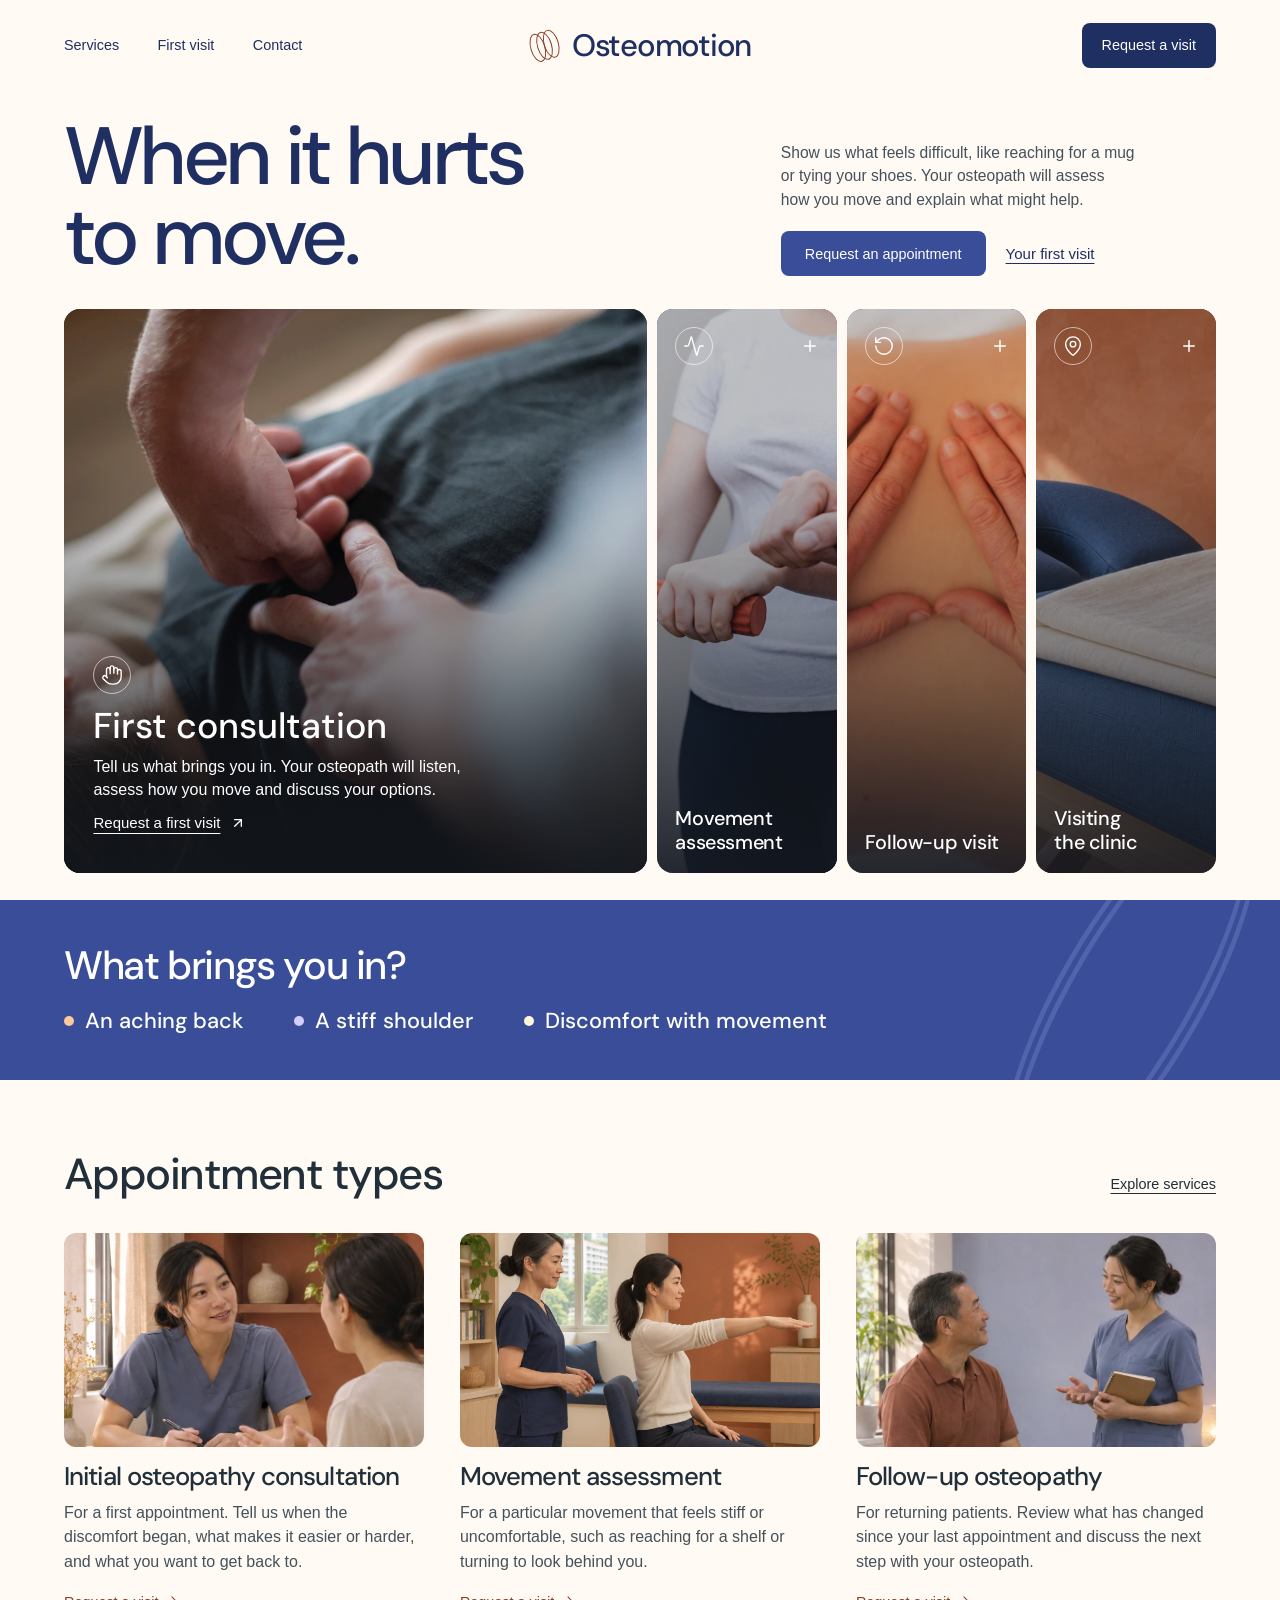
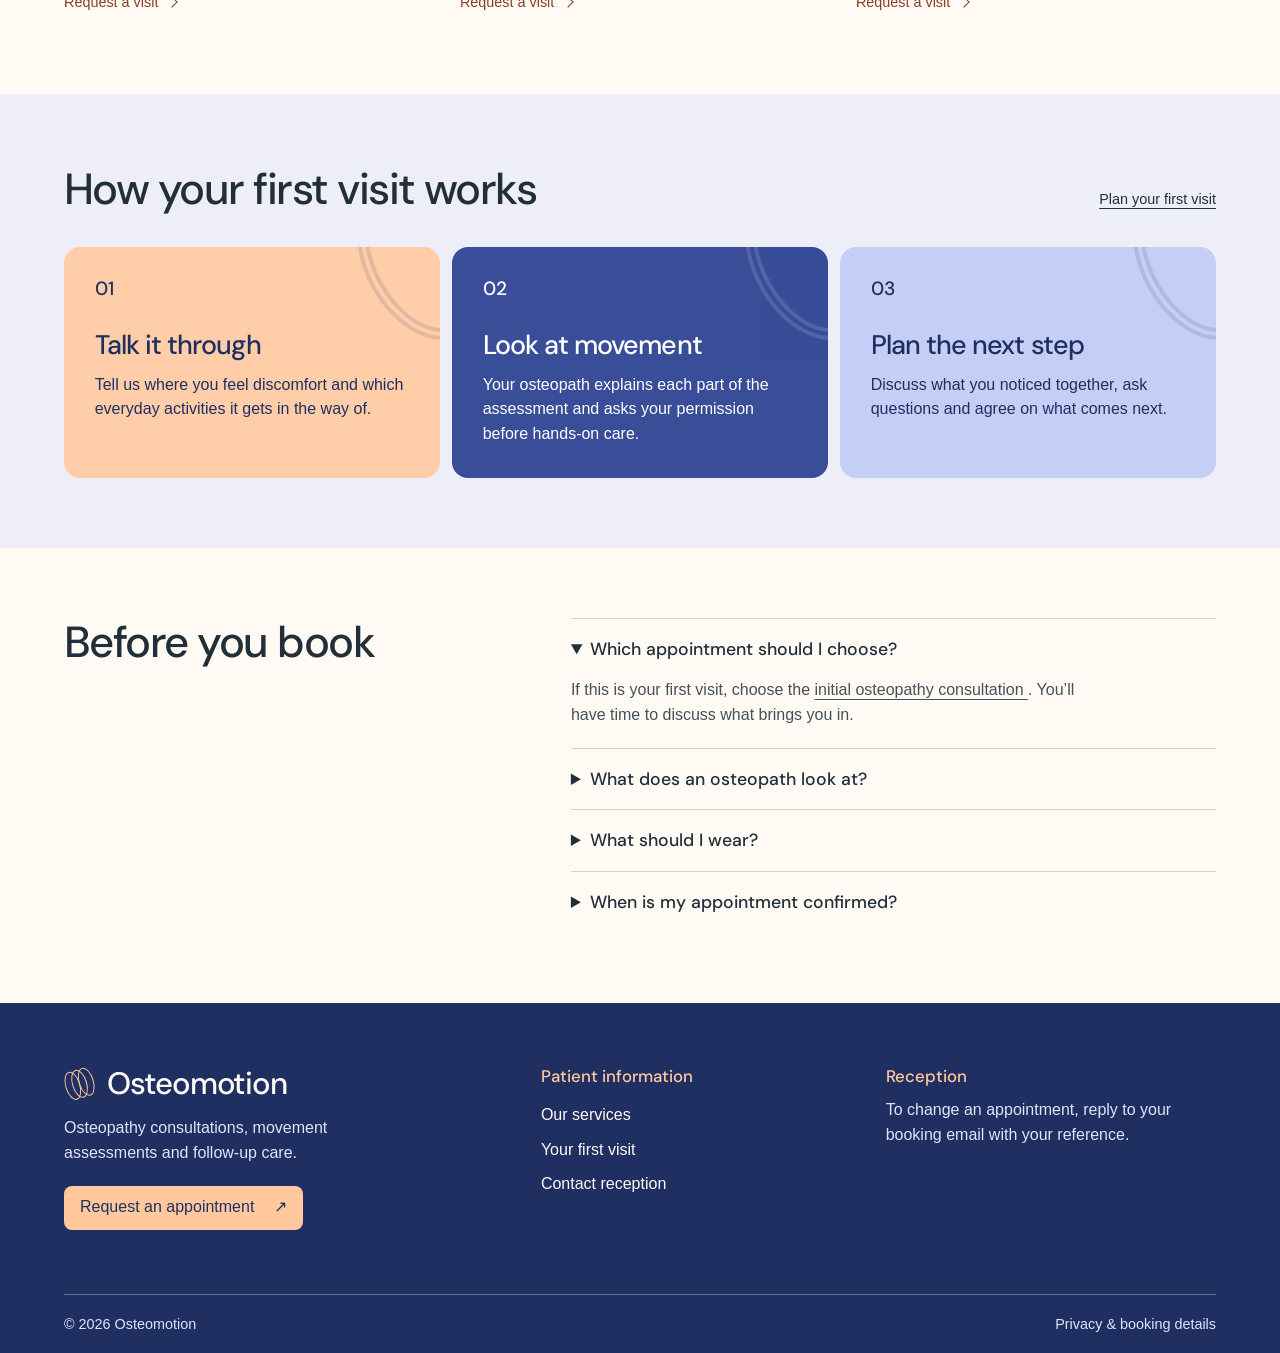
==== index.html @ 9091ae92 "Rename the clinic Osteomotion across the site and booking correspondence" ====
<!DOCTYPE html>
<html lang="en">
 <head>
  <meta charset="utf-8"/>
  <meta content="width=device-width,initial-scale=1,viewport-fit=cover" name="viewport"/>
  <meta content="noindex,nofollow" name="robots"/>
  <title>
   Osteopathy · Osteomotion
  </title>
  <link href="style.css?v=12" rel="stylesheet"/>
  <script defer="" src="draft.js">
  </script>
  <link rel="stylesheet" href="assets/ui/home.css?v=3">
  <script defer src="assets/ui/home.js?v=3"></script>
 </head>
 <body class="index">
  <a class="skip" href="#main">
   Skip to content
  </a>
  <header>
   <div class="bar wrap">
    <a aria-label="Osteomotion home" class="brand" href="index.html">
     <span aria-hidden="true" class="mark">
      <i>
      </i>
      <i>
      </i>
      <i>
      </i>
     </span>
     Osteomotion
    </a>
    <nav aria-label="Main" id="nav">
     <a href="services.html">
      Services
     </a>
     <a href="first-visit.html">
      First visit
     </a>
     <a href="contact.html">
      Contact
     </a>
    </nav>
    <a class="book-top" href="book.html">
     Request a visit
    </a>
    <button aria-controls="nav" aria-expanded="false" class="menu">
     Menu
    </button>
   </div>
  </header>
  <main id="main">
   <div class="opto-ui" data-clinic-hero="true">
  <section class="visit-hero visit-fallback">
    <div class="visit-shell">
      <div class="visit-head">
        <h1 class="visit-title">When it hurts
to move.</h1>
        <div class="visit-intro">
          <p>Show us what feels difficult, like reaching for a mug or tying your shoes. Your osteopath will assess how you move and explain what might help.</p>
          <div class="visit-actions"><a class="button" href="book.html">Request an appointment</a><a href="first-visit.html">Your first visit</a></div>
        </div>
      </div>
      <div class="visit-media">
        <ul class="visit-deck" aria-label="Appointments and clinic information">
          <li class="visit-panel" data-visit="initial">
            <img src="assets/visit-consult.webp" alt="Hands assessing the back of a clothed patient" decoding="async">
            <h2>First consultation</h2><p>Tell us what brings you in. Your osteopath will listen, assess how you move and discuss your options.</p>
            <a class="visit-link" href="book.html?service=initial">Request a first visit</a>
          </li>
          <li class="visit-panel" data-visit="movement">
            <img src="assets/visit-movement.webp" alt="A practitioner observing a patient using a resistance band" decoding="async">
            <h2>Movement assessment</h2><p>Explore a movement that feels stiff or uncomfortable, from turning your neck to reaching overhead.</p>
            <a class="visit-link" href="book.html?service=movement">Request an assessment</a>
          </li>
          <li class="visit-panel" data-visit="follow-up">
            <img src="assets/visit-follow.webp" alt="Hands resting on a patient’s back during an assessment" decoding="async">
            <h2>Follow-up visit</h2><p>Revisit a movement from your last session and talk through what has changed.</p>
            <a class="visit-link" href="book.html?service=follow-up">Request a follow-up</a>
          </li>
          <li class="visit-panel" data-visit="clinic">
            <img src="assets/treatment-room.webp" alt="A blue treatment table beside a sunlit window" decoding="async">
            <h2>Visiting the clinic</h2><p>Have a question about access, or need to change your appointment? Get in touch with reception before you travel.</p>
            <a class="visit-link" href="contact.html">Contact reception</a>
          </li>
        </ul>
      </div>
    </div>
  </section>
</div>
   <section class="concerns">
    <div class="wrap">
     <h2>
      What brings you in?
     </h2>
     <ul>
      <li>
       An aching back
      </li>
      <li>
       A stiff shoulder
      </li>
      <li>
       Discomfort with movement
      </li>
     </ul>
    </div>
   </section>
   <section class="serviceband" id="appointments">
    <div class="wrap">
     <div class="sectionhead">
      <h2>
       Appointment types
      </h2>
      <a class="under" href="services.html">
       Explore services
      </a>
     </div>
     <div class="session-list">
      <article class="service">
       <img alt="A patient discussing her first visit with an osteopath" class="appointment-photo" height="1024" loading="lazy" src="assets/consultation.webp" width="768"/>
       <div>
        <h3>
         Initial osteopathy consultation
        </h3>
       </div>
       <div>
        <p>
         For a first appointment. Tell us when the discomfort began, what makes it easier or harder, and what you want to get back to.
        </p>
       </div>
       <a aria-label="Request Initial osteopathy consultation" class="session-link" href="book.html?service=initial">
        Request a visit
       </a>
      </article>
      <article class="service">
       <img alt="An osteopath observing a patient raising her arm during a shoulder assessment" class="appointment-photo" height="859" loading="lazy" src="assets/movement-assessment.webp" width="1280"/>
       <div>
        <h3>
         Movement assessment
        </h3>
       </div>
       <div>
        <p>
         For a particular movement that feels stiff or uncomfortable, such as reaching for a shelf or turning to look behind you.
        </p>
       </div>
       <a aria-label="Request Movement assessment" class="session-link" href="book.html?service=movement">
        Request a visit
       </a>
      </article>
      <article class="service">
       <img alt="An osteopath speaking with a seated patient at a follow-up visit" class="appointment-photo" height="1024" loading="lazy" src="assets/follow-up.webp" width="768"/>
       <div>
        <h3>
         Follow-up osteopathy
        </h3>
       </div>
       <div>
        <p>
         For returning patients. Review what has changed since your last appointment and discuss the next step with your osteopath.
        </p>
       </div>
       <a aria-label="Request Follow-up osteopathy" class="session-link" href="book.html?service=follow-up">
        Request a visit
       </a>
      </article>
     </div>
    </div>
   </section>
   <section class="process">
    <div class="wrap">
     <div class="process-heading">
      <h2>
       How your first visit works
      </h2>
      <a class="under" href="first-visit.html">
       Plan your first visit
      </a>
     </div>
     <ol>
      <li>
       <span aria-hidden="true">
        01
       </span>
       <h3>
        Talk it through
       </h3>
       <p>
        Tell us where you feel discomfort and which everyday activities it gets in the way of.
       </p>
      </li>
      <li>
       <span aria-hidden="true">
        02
       </span>
       <h3>
        Look at movement
       </h3>
       <p>
        Your osteopath explains each part of the assessment and asks your permission before hands-on care.
       </p>
      </li>
      <li>
       <span aria-hidden="true">
        03
       </span>
       <h3>
        Plan the next step
       </h3>
       <p>
        Discuss what you noticed together, ask questions and agree on what comes next.
       </p>
      </li>
     </ol>
    </div>
   </section>
   <section class="questions wrap">
    <h2>
     Before you book
    </h2>
    <div>
     <details open="">
      <summary>
       Which appointment should I choose?
      </summary>
      <p>
       If this is your first visit, choose the
       <a href="book.html?service=initial">
        initial osteopathy consultation
       </a>. You’ll have time to discuss what brings you in.
      </p>
     </details>
     <details>
<summary>What does an osteopath look at?</summary>
<p>Your osteopath asks how the problem affects your day, then looks at how you move. They may ask to feel how a muscle or joint moves. They will explain what they have noticed and talk through the options with you.</p>
</details>
<details>
      <summary>
       What should I wear?
      </summary>
      <p>
       Choose clothing you can move comfortably in and bring any questions you’d like to discuss.
      </p>
     </details>
     <details>
      <summary>
       When is my appointment confirmed?
      </summary>
      <p>
       Choose a preferred date and part of the day. Reception will check the diary and email your appointment time. A request is pending until reception confirms it.
      </p>
     </details>
    </div>
   </section>
  </main>
  <footer id="clinic-footer" class="clinic-footer">
  <div class="wrap">
    <div class="foot-columns">
      <div class="foot-identity">
        <a class="brand" href="index.html" aria-label="Osteomotion home"><span class="mark" aria-hidden="true"><i></i><i></i><i></i></span>Osteomotion</a>
        <p>Osteopathy consultations, movement assessments and follow-up care.</p>
        <a class="foot-book" href="book.html">Request an appointment <span aria-hidden="true">↗</span></a>
      </div>
      <section class="foot-info">
        <h2>Patient information</h2>
        <ul>
          <li><a href="services.html">Our services</a></li>
          <li><a href="first-visit.html">Your first visit</a></li>
          <li><a href="contact.html">Contact reception</a></li>
        </ul>
      </section>
      <section class="foot-reception">
        <h2>Reception</h2>
        <p>To change an appointment, reply to your booking email with your reference.</p>
      </section>
    </div>
    <div class="foot-base"><small>© 2026 Osteomotion</small><a href="privacy.html">Privacy &amp; booking details</a></div>
  </div>
</footer>
 </body>
</html>
---- style.css ----
@font-face {
  font-family: "DM Sans";
  src: url("assets/dm-sans-medium.woff2") format("woff2");
  font-weight: 500;
  font-display: swap;
}
:root {
  --radius-control: 8px;
  --radius-photo: 12px;
  --radius-panel: 16px;
  --paper: #fffaf4;
  --blue: #394d99;
  --midnight: #202f62;
  --periwinkle: #dce2ff;
  --apricot: #ffc99d;
  --warm: #eee8dc;
  --ink: #202f39;
  --body: #45515a;
  --clay: #893e25;
  --rule: #d6d1c7;
  --gutter: clamp(20px, 5vw, 76px);
  --display: "DM Sans", "Helvetica Neue", sans-serif;
  color: var(--ink);
  background: var(--paper);
  font: 16px/1.55 "Helvetica Neue", Helvetica, sans-serif;
  caret-color: var(--clay);
}
* { box-sizing: border-box; }
body, figure, h1, h2, h3, p, fieldset, dl, dd { margin: 0; }
body { min-height: 100vh; display: flex; flex-direction: column; }
main { flex: 1; }
a { color: inherit; text-underline-offset: .25em; }
button, input, select { font: inherit; }
button, a { touch-action: manipulation; }
:focus-visible { outline: 2px solid var(--clay); outline-offset: 4px; }
::selection { background: #ebd0bd; color: var(--ink); }
.wrap { width: min(100%, 1490px); margin-inline: auto; padding-inline: var(--gutter); }
h1, h2, h3, legend { font: 500 var(--size, 2rem)/1.12 var(--display); letter-spacing: -.035em; text-wrap: balance; }
h1 { --size: clamp(3.2rem, 5.5vw, 5.25rem); }
h2 { --size: clamp(2.25rem, 3.4vw, 3.25rem); }
p { color: var(--body); }
header { border-bottom: 1px solid var(--rule); }
.bar, .foot, .brand, nav, .actions { display: flex; align-items: center; }
.bar { min-height: 78px; gap: clamp(24px, 3vw, 44px); }
.brand { gap: 10px; text-decoration: none; white-space: nowrap; font: 500 31px/1 var(--display); letter-spacing: -.04em; }
.mark { position: relative; width: 33px; height: 33px; transform: rotate(-17deg); }
.mark i { position: absolute; width: 15px; height: 29px; inset: 2px auto auto 1px; border: 1.5px solid var(--clay); border-radius: 50%; }
.mark i:nth-child(2) { left: 8px; }
.mark i:nth-child(3) { left: 15px; }
nav { margin-left: auto; gap: clamp(22px, 3vw, 42px); }
nav a, .book-top, .button, .under, .textbtn, .session-link, .foot > a:not(.brand), .menu {
  font-size: .9rem;
  font-weight: 500;
}
nav a, .book-top, .button, .session-link { text-decoration: none; }
nav a { padding-block: 11px; }
nav a:hover, nav a[aria-current] { text-decoration: underline; text-underline-offset: 6px; }
.book-top, .button {
  display: inline-flex; align-items: center; justify-content: center; min-height: 45px;
  border: 1px solid transparent; border-radius: var(--radius-control); padding: 10px 19px; cursor: pointer;
}
.book-top { border-color: #979991; }
.book-top:hover, .book-top[aria-current] { background: var(--warm); }
.button { background: var(--clay); color: white; padding-inline: 23px; }
.button:hover { background: #743322; }
.under, .textbtn { display: inline-flex; align-items: center; min-height: 44px; text-decoration: underline; }
.under:hover, .textbtn:hover, .session-link:hover, .foot a:hover { color: var(--clay); }
.menu { display: none; }
.skip { position: absolute; top: -100px; left: 10px; padding: 10px; z-index: 5; background: white; }
.skip:focus { top: 5px; }
.lead { max-width: 48ch; font-size: clamp(1rem, 1.3vw, 1.125rem); line-height: 1.6; }
.serviceband .wrap { display: grid; grid-template-columns: minmax(190px, .65fr) 1.6fr; gap: 5vw; padding-block: clamp(44px, 5.5vw, 88px); }
.sectionhead .under { margin-top: 8px; }
.service { display: grid; grid-template-columns: 1fr auto; gap: 6px 24px; align-items: start; border-top: 1px solid var(--rule); padding: 20px 0; }
.service > div:nth-child(2) { grid-column: 1; max-width: 55ch; }
.service :is(h2,h3) { --size: clamp(1.65rem, 2.1vw, 2.15rem); }
.service p { line-height: 1.55; }
.service p + p { margin-top: 8px; }
.session-link { grid-column: 2; grid-row: 1 / span 2; align-self: center; display: inline-flex; gap: 10px; align-items: center; min-height: 44px; color: var(--clay); }
.session-link::after { content: ""; width: 7px; height: 7px; border: solid currentColor; border-width: 1px 1px 0 0; transform: rotate(45deg); margin-right: 3px; }
.session-link:hover { text-decoration: underline; }
.visit-band { background: var(--warm); }
.firstcall { display: flex; align-items: center; justify-content: space-between; gap: 28px; padding-block: clamp(36px, 4.5vw, 70px); }
.firstcall h2 { max-width: 14ch; }
.foot { gap: 24px; min-height: 86px; }
.foot .brand { margin-right: auto; font-size: 25px; }
footer { border-top: 1px solid var(--rule); }
.foot > a:not(.brand) { padding-block: 12px; }
.interior, .bookgrid { padding-block: clamp(46px, 6vw, 96px); }
.intro { margin-bottom: clamp(24px, 3vw, 48px); }
.intro .lead { margin-top: 18px; }
.services .intro, .first-visit .intro {
  display: grid; grid-template-columns: 1fr 1.15fr; align-items: end; gap: 5vw;
}
.services .intro .lead, .first-visit .intro .lead { margin: 0; }
.services .service { grid-template-columns: 1fr 1.15fr auto; gap: 4vw; align-items: start; padding-block: 30px; }
.services .service > div:nth-child(2), .services .session-link { grid-column: auto; grid-row: auto; }
.notes { margin-block: 32px; }
.notes section { display: grid; grid-template-columns: 1fr 1.15fr; gap: 5vw; border-top: 1px solid var(--rule); padding-block: 23px; }
.notes h2 { --size: 1.9rem; }
.notes p { max-width: 58ch; }
.privacy .interior { max-width: 920px; }
.bookgrid { display: grid; grid-template-columns: .85fr 1.15fr; gap: clamp(32px, 8vw, 118px); align-items: start; }
.previewnote { padding-top: 15px; border-top: 1px solid var(--rule); max-width: 38ch; font-size: .9rem; }
.formpanel { padding: clamp(22px, 3.2vw, 48px); background: #f1ede4; }
.formpanel fieldset { padding: 0; border: 0; min-width: 0; }
.formpanel fieldset + fieldset { margin-top: 25px; }
legend, .formpanel h2 { --size: 1.9rem; padding: 0; margin-bottom: 13px; }
label { display: grid; gap: 5px; font-size: .9rem; font-weight: 500; }
label + label, .pair { margin-top: 13px; }
.pair { display: grid; grid-template-columns: 1fr 1fr; gap: 14px; }
.pair label { margin: 0; }
input, select { min-height: 46px; min-width: 0; width: 100%; border: 1px solid #aba99f; border-radius: var(--radius-control); padding: 9px 11px; font-size: 1rem; background: #fffefa; color: var(--ink); }
.formpanel .button { margin-top: 24px; }
.textbtn, .menu { cursor: pointer; border: 0; color: var(--ink); background: transparent; }
.textbtn { margin-left: 10px; }
#summary { display: grid; grid-template-columns: max-content 1fr; gap: 8px 18px; }
dt { color: var(--body); }
dd { overflow-wrap: anywhere; }
#received .kicker { font-size: .88rem; margin-bottom: 12px; }
#received .under { margin-top: 12px; }
@media (min-width: 741px) and (max-width: 1050px) {
  .serviceband .wrap { grid-template-columns: 1fr 2fr; gap: 28px; }
  .bookgrid { grid-template-columns: .75fr 1.25fr; gap: 32px; }
  .services .service { grid-template-columns: 1fr 1.25fr; gap: 8px 30px; }
  .services .session-link { grid-column: 1; grid-row: 2; justify-self: start; }
  .services .service > div:nth-child(2) { grid-column: 2; grid-row: 1 / span 2; }
}
@media (max-width: 740px) {
  .bar { min-height: 66px; gap: 12px; position: relative; }
  .brand { font-size: 26px; gap: 6px; }
  .bar .mark { transform: scale(.85) rotate(-17deg); }
  .book-top { margin-left: auto; font-size: .85rem; padding: 6px 10px; }
  .menu { display: inline-flex; align-items: center; min-height: 44px; padding: 4px 0; }
  nav { display: none; position: absolute; z-index: 4; top: 100%; inset-inline: 0; padding: 12px var(--gutter); background: var(--paper); border-block: 1px solid var(--rule); }
  nav.open { display: grid; gap: 0; }
  .serviceband .wrap { grid-template-columns: 1fr; gap: 16px; padding-block: 32px; }
  .sectionhead { display: flex; justify-content: space-between; align-items: center; gap: 12px; }
  .sectionhead h2 { --size: clamp(1.85rem, 6vw, 2.35rem); }
  .sectionhead .under { margin: 0; font-size: .83rem; }
  .service, .services .service { display: block; padding-block: 18px 10px; }
  .service > div:nth-child(2) { margin-top: 7px; }
  .service p { max-width: 48ch; }
  .firstcall, .services .intro, .first-visit .intro, .notes section, .bookgrid { display: grid; grid-template-columns: 1fr; gap: 12px; }
  .firstcall h2 { max-width: none; }
  .foot { min-height: 76px; gap: 16px; }
  .notes section { padding-block: 18px; gap: 8px; }
  .intro h1 { --size: clamp(2.75rem, 9vw, 4rem); }
  .interior, .bookgrid { padding-block: 32px 44px; }
  .bookgrid { gap: 24px; }
  .bookgrid .intro { margin-bottom: 15px; }
  .previewnote { max-width: 52ch; padding-top: 12px; }
}
@media (max-width: 460px) {
  .pair { grid-template-columns: 1fr; }
  #summary { grid-template-columns: 1fr; gap: 0; }
  dd { margin-bottom: 10px; }
}

/* The homepage navigation shares the photograph's top edge. */
.index header { position: absolute; inset: 0 0 auto; z-index: 3; color: white; border: 0; }
.index .bar { display: grid; grid-template-columns: 1fr auto 1fr; min-height: 90px; }
.index nav { grid-column: 1; grid-row: 1; margin: 0; }
.index .bar .brand { grid-column: 2; grid-row: 1; }
.index .bar .book-top { grid-column: 3; grid-row: 1; justify-self: end; }
.index header .mark i, footer .mark i { border-color: var(--apricot); }
.book-top, .button { background: var(--blue); color: white; border-color: transparent; border-radius: var(--radius-control); }
.book-top:hover, .book-top[aria-current], .button:hover { background: var(--midnight); }
.index .book-top, .hero .button { color: var(--midnight); background: var(--apricot); }
.index .book-top:hover, .hero .button:hover { background: #ffdfc6; }
.hero {
  position: relative;
  isolation: isolate;
  display: grid;
  grid-template-rows: 1fr auto;
  align-items: end;
  min-height: 100vh;
  min-height: 100dvh;
  background: #17191f;
  color: #fffaf5;
}
.heroimage, .hero::before { position: absolute; inset: 0; }
.heroimage { z-index: -2; }
.heroimage img { display: block; width: 100%; height: 100%; object-fit: cover; object-position: 72% 42%; }
.hero::before {
  content: ""; z-index: -1;
  background: linear-gradient(90deg, rgb(19 19 27 / 70%), rgb(22 21 28 / 30%) 41%, transparent 67%),
    linear-gradient(0deg, rgb(21 22 28 / 40%), transparent 36%),
    linear-gradient(180deg, rgb(22 22 30 / 44%), transparent 19%);
}
.hero-layout {
  padding-top: calc(98px + env(safe-area-inset-top));
  padding-bottom: clamp(32px, 7vh, 88px);
}
.hero h1 { --size: clamp(4.3rem, 6.6vw, 6.9rem); line-height: .94; letter-spacing: -.04em; }
.hero h1 span { color: var(--apricot); }
.hero-intro { max-width: 38ch; margin: 24px 0; color: #fffaf5; font-size: clamp(1rem, 1.35vw, 1.2rem); line-height: 1.5; }
.hero-action { display: flex; align-items: center; gap: 8px 22px; flex-wrap: wrap; }
.hero .button { min-height: 48px; }
.hero-secondary { display: inline-flex; align-items: center; min-height: 44px; font-size: .9rem; text-underline-offset: 5px; }
.hero-secondary:hover { color: var(--apricot); }
.index .bar { padding-top: env(safe-area-inset-top); }
@media (orientation: landscape) {
  .index .bar, .hero-layout {
    padding-left: max(var(--gutter), env(safe-area-inset-left));
    padding-right: max(var(--gutter), env(safe-area-inset-right));
  }
}
@media (max-aspect-ratio: 4/5) {
  .heroimage { bottom: 20%; }
  .heroimage img { object-position: 65% 35%; }
  .hero::before {
    background: linear-gradient(0deg, #17191f 15%, rgb(23 25 31 / 97%) 21%, rgb(23 25 31 / 73%) 34%, transparent 60%),
      linear-gradient(180deg, rgb(23 23 31 / 50%), transparent 19%);
  }
  .hero-layout { padding-bottom: calc(32px + env(safe-area-inset-bottom)); }
}
.index header :focus-visible, .hero :focus-visible { outline-color: white; }
.concerns { background: var(--blue); color: white; position: relative; overflow: hidden; }
.concerns::after {
  content: ""; position: absolute; right: 6%; top: -70%; pointer-events: none;
  width: clamp(65px, 9vw, 150px); height: 230%; border: 15px double #b8c8ff;
  border-radius: 50%; opacity: .18; transform: rotate(30deg);
}
.concerns .wrap { position: relative; z-index: 1; padding-block: clamp(27px, 3.4vw, 52px); }
.concerns h2 { --size: clamp(1.8rem, 3.1vw, 3rem); }
.concerns ul { display: flex; flex-wrap: wrap; align-items: center; gap: 8px clamp(22px, 4vw, 72px); padding: 0; margin: 17px 0 0; list-style: none; }
.concerns li { display: flex; align-items: center; gap: 11px; font: 500 clamp(1rem, 1.7vw, 1.55rem)/1.45 var(--display); }
.concerns li::before { content: ""; width: 10px; height: 10px; border-radius: 50%; background: var(--apricot); }
.concerns li:nth-child(2)::before { background: #d4ceff; }
.concerns li:nth-child(3)::before { background: #fff5da; }

.serviceband .wrap { display: block; }
.sectionhead, .process-heading { display: flex; align-items: baseline; justify-content: space-between; gap: 20px; margin-bottom: 26px; }
.session-list { display: grid; grid-template-columns: repeat(3,minmax(0,1fr)); gap: clamp(16px, 2.8vw, 44px); }
.session-list .service { display: flex; flex-direction: column; align-items: start; gap: 0; padding: 0; border: 0; }
.appointment-photo { width: 100%; height: auto; aspect-ratio: 1.68; object-fit: cover; object-position: center 40%; margin-bottom: 16px; }
.appointment-photo[src$="follow-up.webp"] { object-position: center 22%; }
.session-list .service h3 { --size: clamp(1.45rem, 2vw, 2.15rem); max-width: 19ch; }
.session-list .service p { margin: 9px 0 5px; }
.session-list .session-link { align-self: start; margin-top: auto; }
.process { background: #eeeef8; }
.process .wrap, .questions { padding-block: clamp(42px, 5.5vw, 82px); }
.process ol { list-style: none; display: grid; grid-template-columns: repeat(3,1fr); padding: 0; margin: 0; gap: 12px; }
.process li { position: relative; isolation: isolate; overflow: hidden; padding: clamp(20px, 2.4vw, 36px); background: #ffcea9; color: var(--midnight); }
.process li:nth-child(2) { background: var(--blue); color: white; }
.process li:nth-child(3) { background: #c5cff5; }
.process li > span { font: 500 1.2rem/1 var(--display); }
.process h3 { --size: clamp(1.5rem, 2.1vw, 2.25rem); margin: 28px 0 12px; }
.process li p { color: inherit; max-width: 36ch; }
.process li::after { content: ""; position: absolute; z-index: -1; right: -30px; top: -65px; height: 140px; width: 80px; border: 12px double currentColor; border-radius: 50%; transform: rotate(-30deg); opacity: .13; }
.questions { display: grid; grid-template-columns: .8fr 1.2fr; gap: 6vw; }
.questions details { border-top: 1px solid var(--rule); padding: 2px 0; }
.questions summary { padding: 16px 0; cursor: pointer; font: 500 1.1rem/1.4 var(--display); }
.questions details p { max-width: 58ch; padding-bottom: 18px; }
footer { background: var(--midnight); color: white; border: 0; }
.foot a:hover { color: var(--apricot); }
footer :focus-visible { outline-color: var(--apricot); }

.services .intro h1, .first-visit .intro h1, .contact h1, .privacy h1, .book h1 { color: var(--midnight); }
.services .service { grid-template-columns: minmax(90px,.46fr) .9fr 1.3fr auto; align-items: center; gap: clamp(16px,2.6vw,42px); }
.services .service > div:nth-child(2), .services .session-link { grid-area: auto; }
.service-portrait { width: 100%; height: auto; aspect-ratio: 1.12; object-fit: cover; object-position: 50% 35%; }
.welcome { display: grid; grid-template-columns: 1.2fr 1fr; background: var(--periwinkle); }
.first-visit .welcome .intro { align-self: center; display: block; padding: clamp(24px,4vw,64px); margin: 0; }
.first-visit .welcome .lead { margin-top: 18px; }
.welcome-photo { width: 100%; height: 100%; max-height: 390px; object-fit: cover; object-position: 50% 36%; }
.book main { background: #eef0fa; }
.formpanel { background: #fffcf7; border-top: 5px solid var(--blue); }
.formpanel legend, .formpanel h2 { color: var(--blue); }
.contact .notes section { border-color: #a9b5d9; }

@media (min-width:741px) and (max-width:1000px) {
  .index nav { gap: 17px; }
  .session-list { gap: 19px; }
  .services .service { grid-template-columns: 115px 1fr 1.2fr; }
  .services .service .session-link { grid-column: 2; grid-row: 2; }
  .services .service > div:nth-of-type(2), .service-portrait { grid-row: span 2; }
}
@media (max-width:740px) {
  .index .bar { display: flex; min-height: 68px; }
  .index nav { color: var(--ink); }
  .index .menu { color: white; }
  .hero-layout { padding-top: calc(82px + env(safe-area-inset-top)); padding-bottom: calc(24px + env(safe-area-inset-bottom)); }
  .hero h1 { --size: clamp(3.2rem, 12vw, 4.7rem); }
  .hero-intro { margin: 14px 0 16px; max-width: 36ch; font-size: .98rem; }
  .hero-action { gap: 4px 15px; }
  .concerns ul { gap: 8px 20px; }
  .sectionhead, .process-heading { margin-bottom: 18px; align-items: center; }
  .session-list, .questions { grid-template-columns: 1fr; }
  .session-list { gap: 22px; }
  .session-list .service { display: grid; grid-template-columns: minmax(90px,.55fr) 1fr; grid-template-rows: auto auto auto; align-content: start; gap: 0 16px; border-top: 1px solid var(--rule); padding-top: 16px; }
  .appointment-photo { grid-column: 1; grid-row: 1 / 4; height: 100%; min-height: 128px; max-height: 220px; margin: 0; aspect-ratio: auto; }
  .session-list .service > div, .session-list .session-link { grid-column: 2; grid-row: auto; }
  .session-list .service p { font-size: .94rem; margin: 6px 0 0; }
  .process-heading { flex-wrap: wrap; gap: 0 12px; }
  .process ol { grid-template-columns: 1fr; gap: 8px; }
  .process li { display: grid; grid-template-columns: 34px 1fr; gap: 5px 12px; }
  .process li > span { padding-top: 5px; }
  .process h3 { margin: 0; }
  .process li p { grid-column: 2; max-width: 55ch; }
  .questions { gap: 18px; }
  .services .service { display: grid; grid-template-columns: minmax(76px,.42fr) 1fr; gap: 8px 16px; }
  .services .service-portrait { height: 125px; grid-row: 1 / span 3; }
  .services .service > div, .services .service .session-link { grid-column: 2; grid-row: auto; }
  .welcome { grid-template-columns: 1fr; }
  .welcome-photo { max-height: 230px; object-position: 50% 39%; }
}

@media (max-height: 520px) and (orientation: landscape) {
  .index .bar { min-height: 58px; }
  .hero-layout { padding-block: calc(66px + env(safe-area-inset-top)) max(15px, env(safe-area-inset-bottom)); }
  .hero h1 { --size: clamp(2.9rem, 12vh, 4.2rem); }
  .hero-intro { margin: 10px 0; max-width: 42ch; font-size: .94rem; }
}

/* Appointment shortcuts form the foot of the opening photograph. */
.care-guide {
  background: #222e52;
  color: #fffaf5;
  border-top: 1px solid #818ca9;
  padding-bottom: env(safe-area-inset-bottom);
}
.care-guide-inner {
  display: grid;
  grid-template-columns: minmax(115px, .58fr) 3fr;
  align-items: center;
  column-gap: clamp(18px, 3vw, 48px);
  padding-block: clamp(13px, 2vh, 24px);
}
.guide-title {
  color: var(--apricot);
  justify-self: start;
  padding-block: 10px;
  text-underline-offset: 5px;
  font-size: .92rem;
}
.guide-choices {
  display: grid;
  grid-template-columns: repeat(3, minmax(0, 1fr));
  list-style: none; margin: 0; padding: 0;
}
.guide-choices li { min-width: 0; border-left: 1px solid #63708c; }
.guide-choices a {
  display: flex; align-items: center; gap: clamp(9px, 1vw, 17px);
  min-height: 54px; height: 100%; padding: 4px clamp(10px, 1.5vw, 24px);
  color: inherit; text-decoration: none;
  font: 500 clamp(.98rem, 1.45vw, 1.4rem)/1.16 var(--display);
}
.guide-choices img {
  width: clamp(38px, 4.3vw, 68px); height: clamp(38px, 4.3vw, 68px);
  object-fit: cover; flex: none; border-radius: 50%;
}
.guide-choices small {
  display: block; margin-bottom: 4px; font: .76rem/1.3 "Helvetica Neue", sans-serif; color: #d6dcef;
}
.guide-choices a:hover, .guide-choices a:focus-visible { background: #34416b; color: var(--apricot); }
@media (max-width: 1050px) {
  .care-guide-inner { display: block; padding-block: 10px 14px; }
  .guide-title { display: inline-flex; align-items: center; min-height: 44px; }
  .guide-choices li:first-child { border-left: 0; }
  .guide-choices li:first-child a { padding-left: 0; }
}
@media (max-width: 740px) {
  .hero-layout { padding-bottom: 20px; }
  .care-guide-inner { padding-block: 0 10px; }
  .guide-choices small { display: none; }
  .guide-choices a { align-items: start; flex-direction: column; padding: 2px 9px; gap: 6px; font-size: .86rem; }
  .guide-choices img { width: 32px; height: 32px; }
  .guide-title { font-size: .83rem; }
}
@media (max-height: 680px) and (max-width: 740px), (max-height: 520px) and (orientation: landscape) {
  .care-guide-inner { display: block; padding-block: 0 6px; }
  .guide-choices small, .guide-choices img { display: none; }
  .guide-choices a { min-height: 44px; align-items: center; flex-direction: row; font-size: .85rem; padding-block: 3px; }
  .hero-layout { padding-bottom: 12px; }
}
@media (max-height: 520px) and (orientation: landscape) {
  .care-guide-inner { display: grid; grid-template-columns: .85fr 3fr; gap: 14px; padding-block: 3px; }
  .guide-title { font-size: .8rem; }
  .guide-choices li:first-child { border-left: 1px solid #63708c; }
  .guide-choices li:first-child a { padding-left: 10px; }
}

.contact-welcome { background: #f6dfcf; }
.contact-welcome .intro { align-self: center; margin: 0; padding: clamp(25px, 4vw, 60px); }
.contact-welcome .button { margin-top: 20px; }
.contact-welcome .welcome-photo { max-height: none; object-position: center; }
.booking-photo { display: block; margin-top: 32px; width: 100%; aspect-ratio: 1.9; object-fit: cover; }
@media (max-width: 720px) {
  .booking-photo { display: none; }
  .contact-welcome .welcome-photo { height: 190px; }
}

.clinic-footer { color: #fffaf4; }
.foot-columns { display: grid; grid-template-columns: 1.25fr .85fr 1fr; gap: clamp(24px, 5vw, 80px); padding-block: clamp(38px, 5vw, 76px); }
.foot-columns > * { min-width: 0; }
.foot-identity .brand { width: fit-content; }
.foot-columns p, .foot-reception dd { color: #dee4fa; max-width: 34ch; }
.foot-identity p { margin: 16px 0 20px; }
.foot-book { display: inline-flex; align-items: center; gap: 20px; min-height: 44px; padding: 8px 16px; border-radius: var(--radius-control); background: var(--apricot); color: var(--midnight); text-decoration: none; }
.foot-book:hover { background: #ffdab9; }
.foot-columns h2 { margin-bottom: 12px; color: var(--apricot); font-size: 1.05rem; letter-spacing: 0; }
.foot-info ul { list-style: none; margin: 0; padding: 0; }
.foot-info a { display: inline-block; padding-block: 5px; }
.foot-info a, .foot-base a { text-decoration: none; }
.foot-info a:hover, .foot-base a:hover { text-decoration: underline; }
.foot-reception dl { margin: 0 0 18px; display: grid; gap: 10px; }
.foot-reception dt { color: #c7d1f3; font-size: .82rem; }
.foot-reception dd { margin: 0; overflow-wrap: anywhere; }
.foot-base { border-top: 1px solid #667298; display: flex; justify-content: space-between; align-items: center; flex-wrap: wrap; gap: 8px 18px; padding-block: 18px; font-size: .9rem; color: #dee4fa; }
.foot-base small { font-size: inherit; }
@media (max-width: 700px) {
  .foot-columns { grid-template-columns: 1fr 1fr; gap: 28px 20px; }
  .foot-identity { grid-column: 1 / -1; }
  .foot-info a { padding-block: 8px; }
}
@media (max-width: 450px) {
  .foot-columns { grid-template-columns: 1fr; }
  .foot-info ul { display: flex; flex-wrap: wrap; gap: 0 18px; }
}

.appointment-photo, .service-portrait, .booking-photo { border-radius: var(--radius-photo); }
.welcome { border-radius: var(--radius-panel); overflow: hidden; }
.process li, .formpanel { border-radius: var(--radius-panel); }
.booking-errors, .previewnote, .skip, .menu, .textbtn { border-radius: var(--radius-control); }
@media (max-width: 740px) {
  #nav.open { border-radius: 0 0 var(--radius-photo) var(--radius-photo); }
}

@media (max-width: 380px) {
  .bar.wrap { padding-inline: 10px; gap: 7px; }
  .bar .brand { font-size: 21px; gap: 4px; }
  .bar .book-top { padding-inline: 7px; white-space: nowrap; }
}
@media (max-width: 350px) {
  .bar .brand .mark { display: none; }
}
---- assets/ui/home.css ----
@layer properties{@supports (((-webkit-hyphens:none)) and (not (margin-trim:block))) or ((-moz-orient:inline) and (not (color:rgb(from red r g b)))){*,:before,:after,::backdrop{--tw-space-x-reverse:0;--tw-border-style:solid;--tw-gradient-position:initial;--tw-gradient-from:#0000;--tw-gradient-via:#0000;--tw-gradient-to:#0000;--tw-gradient-stops:initial;--tw-gradient-via-stops:initial;--tw-gradient-from-position:0%;--tw-gradient-via-position:50%;--tw-gradient-to-position:100%;--tw-font-weight:initial;--tw-tracking:initial;--tw-shadow:0 0 #0000;--tw-shadow-color:initial;--tw-shadow-alpha:100%;--tw-inset-shadow:0 0 #0000;--tw-inset-shadow-color:initial;--tw-inset-shadow-alpha:100%;--tw-ring-color:initial;--tw-ring-shadow:0 0 #0000;--tw-inset-ring-color:initial;--tw-inset-ring-shadow:0 0 #0000;--tw-ring-inset:initial;--tw-ring-offset-width:0px;--tw-ring-offset-color:#fff;--tw-ring-offset-shadow:0 0 #0000;--tw-outline-style:solid;--tw-blur:initial;--tw-brightness:initial;--tw-contrast:initial;--tw-grayscale:initial;--tw-hue-rotate:initial;--tw-invert:initial;--tw-opacity:initial;--tw-saturate:initial;--tw-sepia:initial;--tw-drop-shadow:initial;--tw-drop-shadow-color:initial;--tw-drop-shadow-alpha:100%;--tw-drop-shadow-size:initial}}}@layer theme{:root,:host{--color-black:#000;--color-white:#fff;--spacing:.25rem;--container-sm:24rem;--container-6xl:72rem;--text-xs:.75rem;--text-xs--line-height:calc(1 / .75);--text-sm:.875rem;--text-sm--line-height:calc(1.25 / .875);--text-base:1rem;--text-base--line-height: 1.5 ;--text-xl:1.25rem;--text-xl--line-height:calc(1.75 / 1.25);--text-2xl:1.5rem;--text-2xl--line-height:calc(2 / 1.5);--text-3xl:1.875rem;--text-3xl--line-height: 1.2 ;--text-4xl:2.25rem;--text-4xl--line-height:calc(2.5 / 2.25);--text-5xl:3rem;--text-5xl--line-height:1;--font-weight-normal:400;--font-weight-medium:500;--font-weight-semibold:600;--tracking-tight:-.025em;--radius-md:.375rem;--default-transition-duration:.15s;--default-transition-timing-function:cubic-bezier(.4, 0, .2, 1);--color-background:#fffaf4;--color-foreground:#202f62;--color-muted-foreground:#45515a;--color-muted:#eee8dc;--color-primary:#394d99;--color-primary-foreground:#fff;--color-secondary:#ffc99d;--color-secondary-foreground:#202f62;--color-accent:#dce2ff;--color-accent-foreground:#202f62;--color-input:#aba99f;--color-ring:#893e25;--color-destructive:#9b3027;--color-destructive-foreground:#fff}}.opto-ui .visible{visibility:visible}.opto-ui .absolute{position:absolute}.opto-ui .relative{position:relative}.opto-ui .inset-0{inset:0}.opto-ui .isolate{isolation:isolate}.opto-ui .-z-10{z-index:-10}.opto-ui .z-10{z-index:10}.opto-ui .container{width:100%}@media(min-width:40rem){.opto-ui .container{max-width:40rem}}@media(min-width:48rem){.opto-ui .container{max-width:48rem}}@media(min-width:64rem){.opto-ui .container{max-width:64rem}}@media(min-width:80rem){.opto-ui .container{max-width:80rem}}@media(min-width:96rem){.opto-ui .container{max-width:96rem}}.opto-ui .mx-auto{margin-inline:auto}.opto-ui .mt-1{margin-top:var(--spacing)}.opto-ui .mt-4{margin-top:calc(var(--spacing) * 4)}.opto-ui .flex{display:flex}.opto-ui .grid{display:grid}.opto-ui .hidden{display:none}.opto-ui .inline-flex{display:inline-flex}.opto-ui .aspect-16\/10{aspect-ratio:16/10}.opto-ui .aspect-16\/11{aspect-ratio:16/11}.opto-ui .aspect-square{aspect-ratio:1}.opto-ui .size-9{width:calc(var(--spacing) * 9);height:calc(var(--spacing) * 9)}.opto-ui .size-full{width:100%;height:100%}.opto-ui .h-9{height:calc(var(--spacing) * 9)}.opto-ui .h-10{height:calc(var(--spacing) * 10)}.opto-ui .h-11{height:calc(var(--spacing) * 11)}.opto-ui .h-full{height:100%}.opto-ui .w-10{width:calc(var(--spacing) * 10)}.opto-ui .w-full{width:100%}.opto-ui .max-w-6xl{max-width:var(--container-6xl)}.opto-ui .max-w-sm{max-width:var(--container-sm)}.opto-ui .shrink-0{flex-shrink:0}.opto-ui .grid-cols-1{grid-template-columns:repeat(1,minmax(0,1fr))}.opto-ui .flex-col{flex-direction:column}.opto-ui .items-center{align-items:center}.opto-ui .items-end{align-items:flex-end}.opto-ui .items-start{align-items:flex-start}.opto-ui .justify-center{justify-content:center}.opto-ui .gap-3{gap:calc(var(--spacing) * 3)}.opto-ui .gap-4{gap:calc(var(--spacing) * 4)}.opto-ui .gap-5{gap:calc(var(--spacing) * 5)}.opto-ui .gap-8{gap:calc(var(--spacing) * 8)}.opto-ui .gap-10{gap:calc(var(--spacing) * 10)}.opto-ui .gap-12{gap:calc(var(--spacing) * 12)}:where(.opto-ui .-space-x-2\.5>:not(:last-child)){--tw-space-x-reverse:0;margin-inline-start:calc(calc(var(--spacing) * -2.5) * var(--tw-space-x-reverse));margin-inline-end:calc(calc(var(--spacing) * -2.5) * calc(1 - var(--tw-space-x-reverse)))}.opto-ui .overflow-hidden{overflow:hidden}.opto-ui .rounded-full{border-radius:2147483647px}.opto-ui .rounded-md{border-radius:var(--radius-md)}.opto-ui .border{border-style:var(--tw-border-style);border-width:1px}.opto-ui .border-input{border-color:var(--color-input)}.opto-ui .bg-background{background-color:var(--color-background)}.opto-ui .bg-destructive{background-color:var(--color-destructive)}.opto-ui .bg-muted{background-color:var(--color-muted)}.opto-ui .bg-primary{background-color:var(--color-primary)}.opto-ui .bg-secondary{background-color:var(--color-secondary)}.opto-ui .bg-linear-to-br{--tw-gradient-position:to bottom right}@supports (background-image:linear-gradient(in lab,red,red)){.opto-ui .bg-linear-to-br{--tw-gradient-position:to bottom right in oklab}}.opto-ui .bg-linear-to-br{background-image:linear-gradient(var(--tw-gradient-stops))}.opto-ui .from-black\/60{--tw-gradient-from:#0009}@supports (color:color-mix(in lab,red,red)){.opto-ui .from-black\/60{--tw-gradient-from:color-mix(in oklab, var(--color-black) 60%, transparent)}}.opto-ui .from-black\/60{--tw-gradient-stops:var(--tw-gradient-via-stops,var(--tw-gradient-position), var(--tw-gradient-from) var(--tw-gradient-from-position), var(--tw-gradient-to) var(--tw-gradient-to-position))}.opto-ui .via-black\/35{--tw-gradient-via:#00000059}@supports (color:color-mix(in lab,red,red)){.opto-ui .via-black\/35{--tw-gradient-via:color-mix(in oklab, var(--color-black) 35%, transparent)}}.opto-ui .via-black\/35{--tw-gradient-via-stops:var(--tw-gradient-position), var(--tw-gradient-from) var(--tw-gradient-from-position), var(--tw-gradient-via) var(--tw-gradient-via-position), var(--tw-gradient-to) var(--tw-gradient-to-position);--tw-gradient-stops:var(--tw-gradient-via-stops)}.opto-ui .to-transparent{--tw-gradient-to:transparent;--tw-gradient-stops:var(--tw-gradient-via-stops,var(--tw-gradient-position), var(--tw-gradient-from) var(--tw-gradient-from-position), var(--tw-gradient-to) var(--tw-gradient-to-position))}.opto-ui .object-cover{object-fit:cover}.opto-ui .p-5{padding:calc(var(--spacing) * 5)}.opto-ui .p-6{padding:calc(var(--spacing) * 6)}.opto-ui .px-3{padding-inline:calc(var(--spacing) * 3)}.opto-ui .px-4{padding-inline:calc(var(--spacing) * 4)}.opto-ui .px-6{padding-inline:calc(var(--spacing) * 6)}.opto-ui .px-8{padding-inline:calc(var(--spacing) * 8)}.opto-ui .py-2{padding-block:calc(var(--spacing) * 2)}.opto-ui .py-14{padding-block:calc(var(--spacing) * 14)}.opto-ui .py-20{padding-block:calc(var(--spacing) * 20)}.opto-ui .text-2xl{font-size:var(--text-2xl);line-height:var(--tw-leading,var(--text-2xl--line-height))}.opto-ui .text-3xl{font-size:var(--text-3xl);line-height:var(--tw-leading,var(--text-3xl--line-height))}.opto-ui .text-sm{font-size:var(--text-sm);line-height:var(--tw-leading,var(--text-sm--line-height))}.opto-ui .text-xl{font-size:var(--text-xl);line-height:var(--tw-leading,var(--text-xl--line-height))}.opto-ui .text-xs{font-size:var(--text-xs);line-height:var(--tw-leading,var(--text-xs--line-height))}.opto-ui .font-medium{--tw-font-weight:var(--font-weight-medium);font-weight:var(--font-weight-medium)}.opto-ui .font-normal{--tw-font-weight:var(--font-weight-normal);font-weight:var(--font-weight-normal)}.opto-ui .font-semibold{--tw-font-weight:var(--font-weight-semibold);font-weight:var(--font-weight-semibold)}.opto-ui .tracking-tight{--tw-tracking:var(--tracking-tight);letter-spacing:var(--tracking-tight)}.opto-ui .text-balance{text-wrap:balance}.opto-ui .whitespace-nowrap{white-space:nowrap}.opto-ui .text-destructive-foreground{color:var(--color-destructive-foreground)}.opto-ui .text-foreground{color:var(--color-foreground)}.opto-ui .text-muted-foreground{color:var(--color-muted-foreground)}.opto-ui .text-primary{color:var(--color-primary)}.opto-ui .text-primary-foreground{color:var(--color-primary-foreground)}.opto-ui .text-secondary-foreground{color:var(--color-secondary-foreground)}.opto-ui .text-white{color:var(--color-white)}.opto-ui .text-white\/90{color:#ffffffe6}@supports (color:color-mix(in lab,red,red)){.opto-ui .text-white\/90{color:color-mix(in oklab,var(--color-white) 90%,transparent)}}.opto-ui .underline-offset-4{text-underline-offset:4px}.opto-ui .ring-2{--tw-ring-shadow:var(--tw-ring-inset, ) 0 0 0 calc(2px + var(--tw-ring-offset-width)) var(--tw-ring-color,currentcolor);box-shadow:var(--tw-inset-shadow),var(--tw-inset-ring-shadow),var(--tw-ring-offset-shadow),var(--tw-ring-shadow),var(--tw-shadow)}.opto-ui .ring-background{--tw-ring-color:var(--color-background)}.opto-ui .ring-offset-background{--tw-ring-offset-color:var(--color-background)}.opto-ui .outline{outline-style:var(--tw-outline-style);outline-width:1px}.opto-ui .outline-black\/10{outline-color:#0000001a}@supports (color:color-mix(in lab,red,red)){.opto-ui .outline-black\/10{outline-color:color-mix(in oklab,var(--color-black) 10%,transparent)}}.opto-ui .invert{--tw-invert:invert(100%);filter:var(--tw-blur, ) var(--tw-brightness, ) var(--tw-contrast, ) var(--tw-grayscale, ) var(--tw-hue-rotate, ) var(--tw-invert, ) var(--tw-saturate, ) var(--tw-sepia, ) var(--tw-drop-shadow, )}.opto-ui .transition-colors{transition-property:color,background-color,border-color,outline-color,text-decoration-color,fill,stroke,--tw-gradient-from,--tw-gradient-via,--tw-gradient-to;transition-timing-function:var(--tw-ease,var(--default-transition-timing-function));transition-duration:var(--tw-duration,var(--default-transition-duration))}@media(hover:hover){.opto-ui .hover\:bg-accent:hover{background-color:var(--color-accent)}.opto-ui .hover\:bg-destructive\/90:hover{background-color:#9b3027e6}@supports (color:color-mix(in lab,red,red)){.opto-ui .hover\:bg-destructive\/90:hover{background-color:color-mix(in oklab,var(--color-destructive) 90%,transparent)}}.opto-ui .hover\:bg-primary\/90:hover{background-color:#394d99e6}@supports (color:color-mix(in lab,red,red)){.opto-ui .hover\:bg-primary\/90:hover{background-color:color-mix(in oklab,var(--color-primary) 90%,transparent)}}.opto-ui .hover\:bg-secondary\/80:hover{background-color:#ffc99dcc}@supports (color:color-mix(in lab,red,red)){.opto-ui .hover\:bg-secondary\/80:hover{background-color:color-mix(in oklab,var(--color-secondary) 80%,transparent)}}.opto-ui .hover\:text-accent-foreground:hover{color:var(--color-accent-foreground)}.opto-ui .hover\:underline:hover{text-decoration-line:underline}}.opto-ui .focus-visible\:ring-2:focus-visible{--tw-ring-shadow:var(--tw-ring-inset, ) 0 0 0 calc(2px + var(--tw-ring-offset-width)) var(--tw-ring-color,currentcolor);box-shadow:var(--tw-inset-shadow),var(--tw-inset-ring-shadow),var(--tw-ring-offset-shadow),var(--tw-ring-shadow),var(--tw-shadow)}.opto-ui .focus-visible\:ring-ring:focus-visible{--tw-ring-color:var(--color-ring)}.opto-ui .focus-visible\:ring-offset-2:focus-visible{--tw-ring-offset-width:2px;--tw-ring-offset-shadow:var(--tw-ring-inset, ) 0 0 0 var(--tw-ring-offset-width) var(--tw-ring-offset-color)}.opto-ui .focus-visible\:outline-none:focus-visible{--tw-outline-style:none;outline-style:none}.opto-ui .disabled\:pointer-events-none:disabled{pointer-events:none}.opto-ui .disabled\:opacity-50:disabled{opacity:.5}@media(min-width:40rem){.opto-ui .sm\:gap-5{gap:calc(var(--spacing) * 5)}.opto-ui .sm\:gap-6{gap:calc(var(--spacing) * 6)}.opto-ui .sm\:gap-12{gap:calc(var(--spacing) * 12)}.opto-ui .sm\:gap-16{gap:calc(var(--spacing) * 16)}.opto-ui .sm\:p-6{padding:calc(var(--spacing) * 6)}.opto-ui .sm\:p-8{padding:calc(var(--spacing) * 8)}.opto-ui .sm\:py-20{padding-block:calc(var(--spacing) * 20)}.opto-ui .sm\:py-28{padding-block:calc(var(--spacing) * 28)}.opto-ui .sm\:text-2xl{font-size:var(--text-2xl);line-height:var(--tw-leading,var(--text-2xl--line-height))}.opto-ui .sm\:text-3xl{font-size:var(--text-3xl);line-height:var(--tw-leading,var(--text-3xl--line-height))}.opto-ui .sm\:text-4xl{font-size:var(--text-4xl);line-height:var(--tw-leading,var(--text-4xl--line-height))}.opto-ui .sm\:text-base{font-size:var(--text-base);line-height:var(--tw-leading,var(--text-base--line-height))}}@media(min-width:48rem){.opto-ui .md\:grid-cols-2{grid-template-columns:repeat(2,minmax(0,1fr))}.opto-ui .md\:text-4xl{font-size:var(--text-4xl);line-height:var(--tw-leading,var(--text-4xl--line-height))}.opto-ui .md\:text-5xl{font-size:var(--text-5xl);line-height:var(--tw-leading,var(--text-5xl--line-height))}}@media(min-width:64rem){.opto-ui .lg\:grid-cols-2{grid-template-columns:repeat(2,minmax(0,1fr))}.opto-ui .lg\:gap-12{gap:calc(var(--spacing) * 12)}.opto-ui .lg\:gap-16{gap:calc(var(--spacing) * 16)}}@media(prefers-color-scheme:dark){.opto-ui .dark\:outline-white\/10{outline-color:#ffffff1a}@supports (color:color-mix(in lab,red,red)){.opto-ui .dark\:outline-white\/10{outline-color:color-mix(in oklab,var(--color-white) 10%,transparent)}}}.index:has(.opto-ui) header{color:var(--midnight);background:var(--paper)}.index:has(.opto-ui) header .mark i{border-color:var(--clay)}.index:has(.opto-ui) .book-top{background:var(--midnight);color:#fff}.index:has(.opto-ui) header :focus-visible{outline-color:var(--clay)}.index:has(.opto-ui) .menu{color:var(--midnight)}.visit-hero{background:var(--paper);color:var(--midnight)}.visit-hero .visit-shell{width:min(100%,1490px);max-width:none;min-height:100dvh;padding:clamp(108px,13vh,155px) var(--gutter) clamp(20px,3vh,38px);flex-flow:column;gap:clamp(22px,3.6vh,44px);margin-inline:auto;display:flex}.visit-hero .visit-head{grid-template-columns:minmax(0,1.2fr) minmax(0,.8fr);align-items:end;gap:clamp(24px,5vw,100px);display:grid}.visit-hero h1.visit-title{font:500 clamp(3.7rem,6.35vw,6.3rem)/.98 var(--display);letter-spacing:-.057em;white-space:pre-line;color:var(--midnight)}.visit-intro{align-content:end;gap:16px;display:grid}.visit-hero .visit-intro p{max-width:47ch;font-size:clamp(.96rem,1.22vw,1.13rem);line-height:1.5}.visit-actions{flex-wrap:wrap;align-items:center;gap:8px 20px;display:flex}.visit-actions a:not(.button){text-underline-offset:4px;font-size:.94rem}.visit-hero .visit-media{flex:1;min-height:0;display:flex}.visit-deck{grid-template-columns:var(--visit-columns);grid-template-rows:1fr;gap:10px;width:100%;min-height:clamp(280px,43vh,600px);margin:0;padding:0;list-style:none;transition:grid-template-columns .42s cubic-bezier(.22,1,.36,1);display:grid}.visit-panel{isolation:isolate;border-radius:var(--radius-panel,16px);color:#fff;background:#293039;flex-direction:column;justify-content:flex-end;align-items:flex-start;gap:10px;min-width:0;padding:clamp(18px,2.3vw,38px);display:flex;position:relative;overflow:hidden}.visit-panel img{z-index:-2;object-fit:cover;object-position:center;width:100%;height:100%;position:absolute;inset:0}.visit-panel:before{content:"";z-index:-1;background:linear-gradient(#0000 25%,#13171d8f 68%,#13171deb);position:absolute;inset:0}.visit-panel:focus-within{outline:3px solid var(--blue);outline-offset:2px}.visit-switch-heading,.visit-fallback h2{font:500 clamp(1.55rem,2.8vw,2.8rem)/1.1 var(--display);letter-spacing:-.04em;margin:0}.visit-switch{cursor:pointer;font:inherit;color:#fff;text-align:left;background:0 0;border:0;flex-direction:column;align-items:flex-start;gap:12px;padding:0;display:flex}.visit-switch:focus-visible,.visit-link:focus-visible{outline-offset:3px;outline:2px solid #fff}.visit-icon{border:1px solid #ffffff96;border-radius:50%;place-items:center;width:38px;height:38px;display:grid}.visit-plus{display:none}.visit-detail p,.visit-fallback .visit-panel p{color:#fff;max-width:47ch;font-size:1rem;line-height:1.45}.visit-detail[hidden]{display:none}.visit-link{color:#fff;text-underline-offset:5px;align-items:center;gap:10px;min-height:42px;font-size:.94rem;text-decoration:underline;display:inline-flex}.visit-panel[data-active=false]{padding:0}.visit-panel[data-active=false]:before{background:linear-gradient(#15192236 24%,#15192288 65%,#141820e8)}.visit-panel[data-active=false] .visit-switch-heading{width:100%;height:100%}.visit-panel[data-active=false] .visit-switch{grid-template-rows:auto 1fr;grid-template-columns:1fr auto;align-items:center;gap:8px;width:100%;height:100%;padding:clamp(12px,1.4vw,22px);display:grid}.visit-panel[data-active=false] .visit-name{letter-spacing:-.02em;grid-area:2/1/auto/-1;align-self:end;width:100%;font-size:clamp(1rem,1.55vw,1.5rem);line-height:1.2}.visit-panel[data-active=false] .visit-plus{grid-area:1/2;justify-self:end;display:block}.visit-fallback .visit-deck{grid-template-columns:repeat(4,minmax(0,1fr))}@media(min-width:768px)and (max-width:1023px){.visit-hero .visit-deck{--visit-open-track:2.5fr}.visit-fallback .visit-deck{grid-template-columns:repeat(2,minmax(0,1fr))}.visit-fallback .visit-panel{min-height:240px}}@media(max-width:767px){.visit-hero .visit-shell{padding:calc(79px + env(safe-area-inset-top)) var(--gutter) max(16px,env(safe-area-inset-bottom));gap:18px}.visit-hero .visit-head{grid-template-columns:1fr;gap:12px}.visit-hero h1.visit-title{white-space:normal;max-width:18ch;font-size:clamp(2.65rem,8vw,4rem)}.visit-hero .visit-intro{gap:10px}.visit-hero .visit-intro p{font-size:.94rem;line-height:1.42}.visit-hero .visit-deck{grid-template-columns:1fr;grid-template-rows:var(--visit-rows);gap:6px;min-height:345px}.visit-panel{gap:6px;padding:18px}.visit-switch{flex-direction:row;align-items:center;gap:8px}.visit-icon{width:29px;height:29px}.visit-icon svg{width:17px;height:17px}.visit-panel[data-active=false] .visit-switch{flex-direction:row;justify-content:start;align-items:center;min-height:48px;padding:8px 16px;display:flex}.visit-panel[data-active=false] .visit-name{align-self:center;width:auto;font-size:1.04rem}.visit-panel[data-active=false] .visit-plus{margin-left:auto;position:static}.visit-panel[data-active=false]:before{background:#171b27a8}.visit-detail p,.visit-fallback .visit-panel p{font-size:.92rem}.visit-fallback .visit-deck{grid-template-rows:auto}.visit-fallback .visit-panel{min-height:210px}}@media(prefers-reduced-motion:reduce){.visit-deck{transition:none}}@media(max-width:380px)and (max-height:715px){.visit-hero .visit-shell{gap:8px;padding-top:68px;padding-bottom:8px}.visit-hero .visit-head{gap:6px}.visit-hero h1.visit-title{font-size:2.35rem}.visit-hero .visit-intro{gap:6px}.visit-intro .visit-actions{gap:9px}.visit-actions .button{padding-inline:10px;font-size:.82rem}.visit-actions a:not(.button){font-size:.82rem}.visit-hero .visit-deck{min-height:290px}.visit-panel{padding:12px}.visit-panel[data-active=false] .visit-switch{min-height:44px;padding:6px 12px}}@media(min-width:768px)and (max-height:520px){.visit-hero .visit-shell{gap:12px;padding-top:68px;padding-bottom:12px}.visit-hero .visit-head{grid-template-columns:1fr 1.2fr;gap:24px}.visit-hero h1.visit-title{font-size:2.8rem}.visit-hero .visit-intro{gap:5px}.visit-hero .visit-intro p,.visit-detail p{font-size:.85rem}.visit-deck{min-height:162px}.visit-panel{gap:4px;padding:12px}.visit-switch{flex-direction:row;align-items:center;gap:7px}.visit-switch-heading{font-size:1.35rem}.visit-icon{width:26px;height:26px}.visit-link{min-height:32px}}@property --tw-space-x-reverse{syntax:"*";inherits:false;initial-value:0}@property --tw-border-style{syntax:"*";inherits:false;initial-value:solid}@property --tw-gradient-position{syntax:"*";inherits:false}@property --tw-gradient-from{syntax:"<color>";inherits:false;initial-value:#0000}@property --tw-gradient-via{syntax:"<color>";inherits:false;initial-value:#0000}@property --tw-gradient-to{syntax:"<color>";inherits:false;initial-value:#0000}@property --tw-gradient-stops{syntax:"*";inherits:false}@property --tw-gradient-via-stops{syntax:"*";inherits:false}@property --tw-gradient-from-position{syntax:"<length-percentage>";inherits:false;initial-value:0%}@property --tw-gradient-via-position{syntax:"<length-percentage>";inherits:false;initial-value:50%}@property --tw-gradient-to-position{syntax:"<length-percentage>";inherits:false;initial-value:100%}@property --tw-font-weight{syntax:"*";inherits:false}@property --tw-tracking{syntax:"*";inherits:false}@property --tw-shadow{syntax:"*";inherits:false;initial-value:0 0 #0000}@property --tw-shadow-color{syntax:"*";inherits:false}@property --tw-shadow-alpha{syntax:"<percentage>";inherits:false;initial-value:100%}@property --tw-inset-shadow{syntax:"*";inherits:false;initial-value:0 0 #0000}@property --tw-inset-shadow-color{syntax:"*";inherits:false}@property --tw-inset-shadow-alpha{syntax:"<percentage>";inherits:false;initial-value:100%}@property --tw-ring-color{syntax:"*";inherits:false}@property --tw-ring-shadow{syntax:"*";inherits:false;initial-value:0 0 #0000}@property --tw-inset-ring-color{syntax:"*";inherits:false}@property --tw-inset-ring-shadow{syntax:"*";inherits:false;initial-value:0 0 #0000}@property --tw-ring-inset{syntax:"*";inherits:false}@property --tw-ring-offset-width{syntax:"<length>";inherits:false;initial-value:0}@property --tw-ring-offset-color{syntax:"*";inherits:false;initial-value:#fff}@property --tw-ring-offset-shadow{syntax:"*";inherits:false;initial-value:0 0 #0000}@property --tw-outline-style{syntax:"*";inherits:false;initial-value:solid}@property --tw-blur{syntax:"*";inherits:false}@property --tw-brightness{syntax:"*";inherits:false}@property --tw-contrast{syntax:"*";inherits:false}@property --tw-grayscale{syntax:"*";inherits:false}@property --tw-hue-rotate{syntax:"*";inherits:false}@property --tw-invert{syntax:"*";inherits:false}@property --tw-opacity{syntax:"*";inherits:false}@property --tw-saturate{syntax:"*";inherits:false}@property --tw-sepia{syntax:"*";inherits:false}@property --tw-drop-shadow{syntax:"*";inherits:false}@property --tw-drop-shadow-color{syntax:"*";inherits:false}@property --tw-drop-shadow-alpha{syntax:"<percentage>";inherits:false;initial-value:100%}@property --tw-drop-shadow-size{syntax:"*";inherits:false}
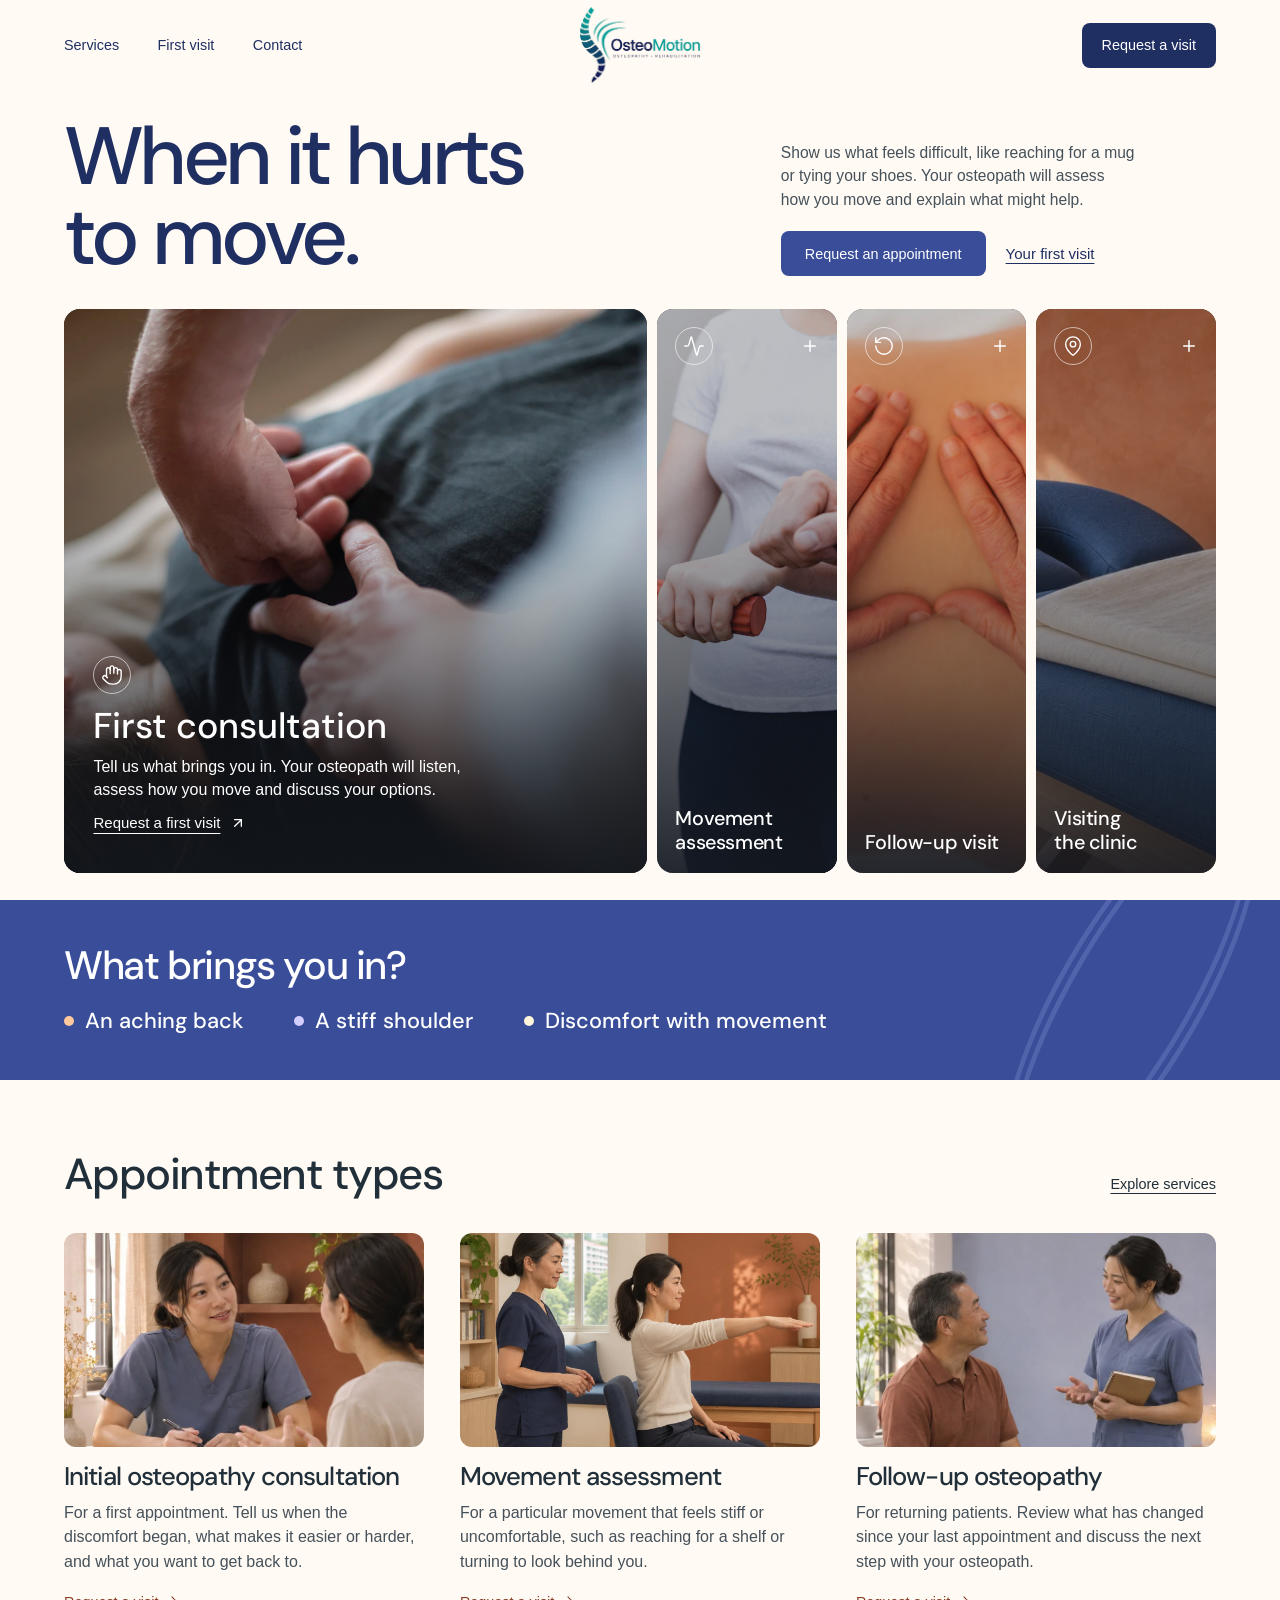
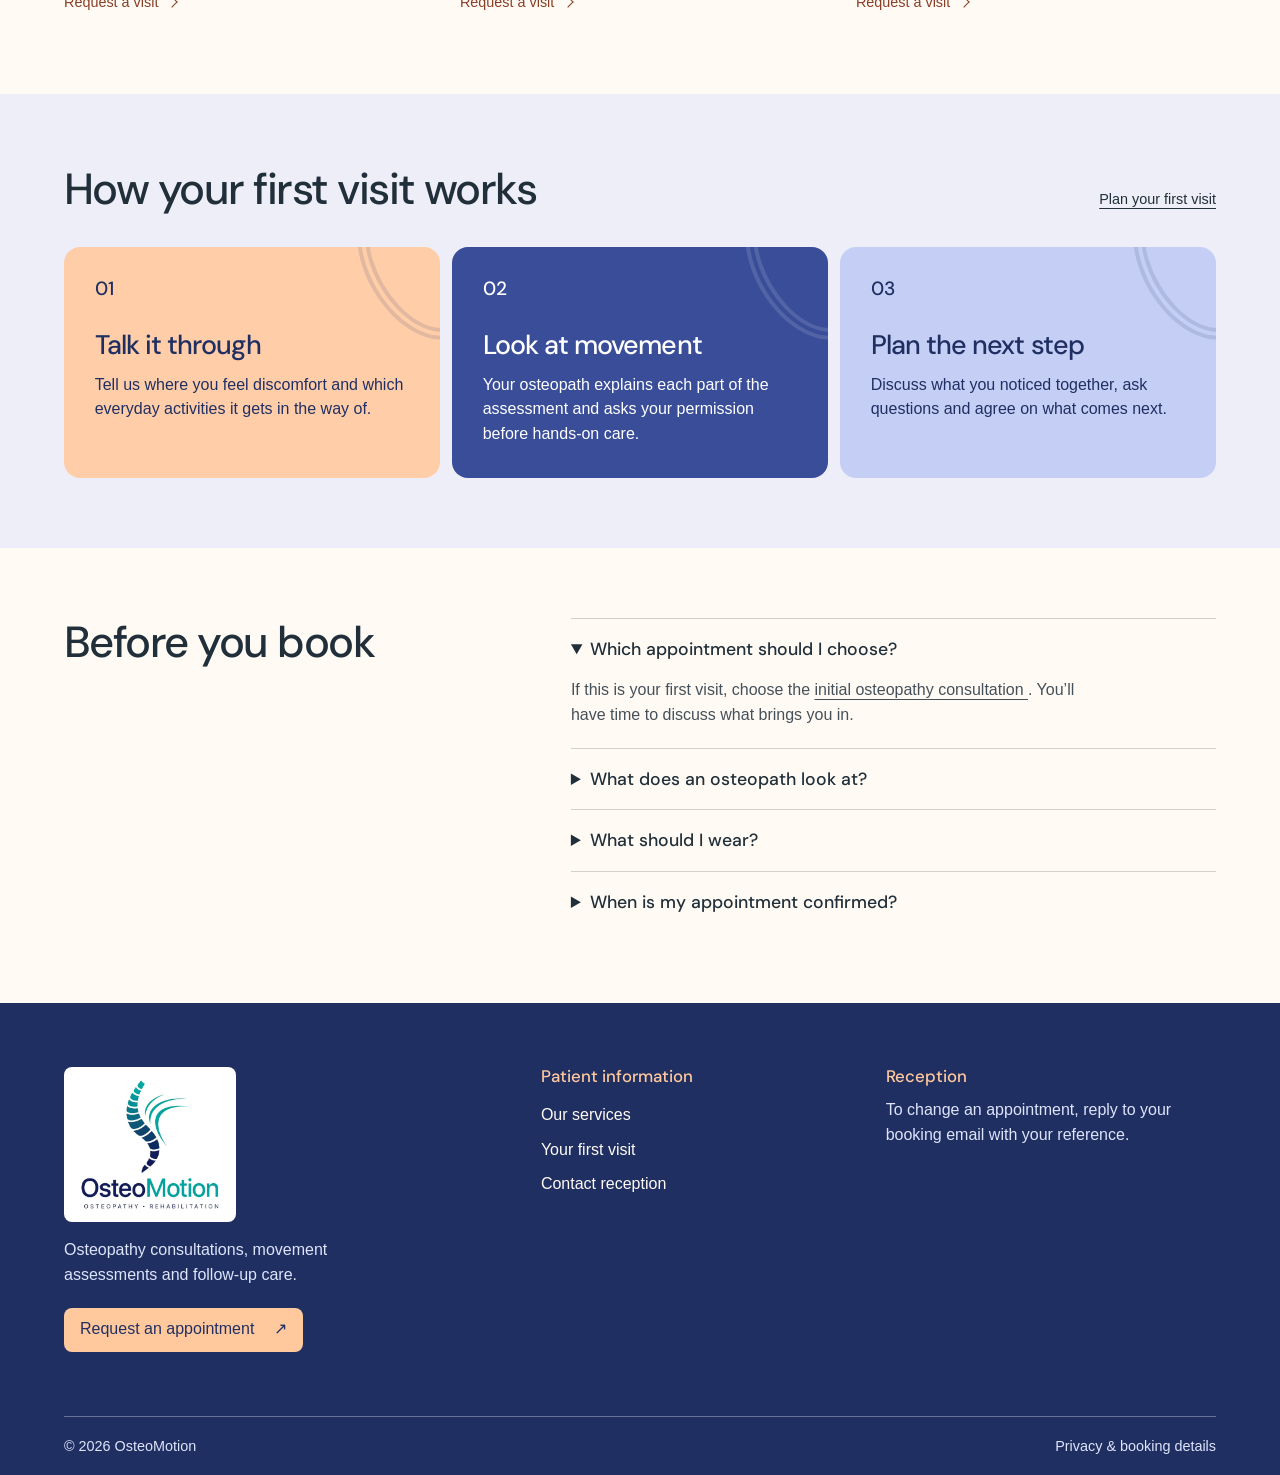
==== commit f45b932e: "Publish OsteoMotion logos and branded link previews" ====
--- a/index.html
+++ b/index.html
@@ -5,9 +5,27 @@
   <meta content="width=device-width,initial-scale=1,viewport-fit=cover" name="viewport"/>
   <meta content="noindex,nofollow" name="robots"/>
   <title>
-   Osteopathy · Osteomotion
+   Osteopathy · OsteoMotion
   </title>
-  <link href="style.css?v=12" rel="stylesheet"/>
+<meta property="og:type" content="website">
+<meta property="og:site_name" content="OsteoMotion">
+<meta property="og:title" content="Osteopathy &amp; rehabilitation | OsteoMotion">
+<meta property="og:description" content="When it hurts to move, an osteopath can assess what feels difficult and talk through your options. Find out what to expect at OsteoMotion.">
+<meta property="og:url" content="https://jianwongdesign.github.io/opto-pila-review/">
+<meta property="og:image" content="https://jianwongdesign.github.io/opto-pila-review/assets/osteomotion-social.jpg">
+<meta property="og:image:type" content="image/jpeg">
+<meta property="og:image:width" content="1200">
+<meta property="og:image:height" content="630">
+<meta property="og:image:alt" content="OsteoMotion logo and the words “When it hurts to move” beside an illustration of a clinic consultation.">
+<meta name="description" content="When it hurts to move, an osteopath can assess what feels difficult and talk through your options. Find out what to expect at OsteoMotion.">
+<meta name="twitter:card" content="summary_large_image">
+<meta name="twitter:title" content="Osteopathy &amp; rehabilitation | OsteoMotion">
+<meta name="twitter:description" content="When it hurts to move, an osteopath can assess what feels difficult and talk through your options. Find out what to expect at OsteoMotion.">
+<meta name="twitter:image" content="https://jianwongdesign.github.io/opto-pila-review/assets/osteomotion-social.jpg">
+<meta name="twitter:image:alt" content="OsteoMotion logo and the words “When it hurts to move” beside an illustration of a clinic consultation.">
+
+  <link rel="icon" type="image/png" sizes="192x192" href="assets/osteomotion-icon.png"/>
+  <link href="style.css?v=13" rel="stylesheet"/>
   <script defer="" src="draft.js">
   </script>
   <link rel="stylesheet" href="assets/ui/home.css?v=3">
@@ -19,17 +37,7 @@
   </a>
   <header>
    <div class="bar wrap">
-    <a aria-label="Osteomotion home" class="brand" href="index.html">
-     <span aria-hidden="true" class="mark">
-      <i>
-      </i>
-      <i>
-      </i>
-      <i>
-      </i>
-     </span>
-     Osteomotion
-    </a>
+    <a class="brand" href="index.html" aria-label="OsteoMotion home"><img src="assets/osteomotion-horizontal.webp" width="500" height="318" alt="OsteoMotion"></a>
     <nav aria-label="Main" id="nav">
      <a href="services.html">
       Services
@@ -258,7 +266,7 @@
   <div class="wrap">
     <div class="foot-columns">
       <div class="foot-identity">
-        <a class="brand" href="index.html" aria-label="Osteomotion home"><span class="mark" aria-hidden="true"><i></i><i></i><i></i></span>Osteomotion</a>
+        <a class="brand" href="index.html" aria-label="OsteoMotion home"><img src="assets/osteomotion-stacked.webp" width="470" height="440" alt="OsteoMotion"></a>
         <p>Osteopathy consultations, movement assessments and follow-up care.</p>
         <a class="foot-book" href="book.html">Request an appointment <span aria-hidden="true">↗</span></a>
       </div>
@@ -275,7 +283,7 @@
         <p>To change an appointment, reply to your booking email with your reference.</p>
       </section>
     </div>
-    <div class="foot-base"><small>© 2026 Osteomotion</small><a href="privacy.html">Privacy &amp; booking details</a></div>
+    <div class="foot-base"><small>© 2026 OsteoMotion</small><a href="privacy.html">Privacy &amp; booking details</a></div>
   </div>
 </footer>
  </body>
--- a/style.css
+++ b/style.css
@@ -42,11 +42,9 @@
 header { border-bottom: 1px solid var(--rule); }
 .bar, .foot, .brand, nav, .actions { display: flex; align-items: center; }
 .bar { min-height: 78px; gap: clamp(24px, 3vw, 44px); }
-.brand { gap: 10px; text-decoration: none; white-space: nowrap; font: 500 31px/1 var(--display); letter-spacing: -.04em; }
-.mark { position: relative; width: 33px; height: 33px; transform: rotate(-17deg); }
-.mark i { position: absolute; width: 15px; height: 29px; inset: 2px auto auto 1px; border: 1.5px solid var(--clay); border-radius: 50%; }
-.mark i:nth-child(2) { left: 8px; }
-.mark i:nth-child(3) { left: 15px; }
+.brand { flex: none; width: fit-content; text-decoration: none; }
+.brand img { display: block; height: auto; }
+.bar .brand img { width: 122px; mix-blend-mode: multiply; }
 nav { margin-left: auto; gap: clamp(22px, 3vw, 42px); }
 nav a, .book-top, .button, .under, .textbtn, .session-link, .foot > a:not(.brand), .menu {
   font-size: .9rem;
@@ -128,8 +126,7 @@
 }
 @media (max-width: 740px) {
   .bar { min-height: 66px; gap: 12px; position: relative; }
-  .brand { font-size: 26px; gap: 6px; }
-  .bar .mark { transform: scale(.85) rotate(-17deg); }
+  .bar .brand img { width: 91px; }
   .book-top { margin-left: auto; font-size: .85rem; padding: 6px 10px; }
   .menu { display: inline-flex; align-items: center; min-height: 44px; padding: 4px 0; }
   nav { display: none; position: absolute; z-index: 4; top: 100%; inset-inline: 0; padding: 12px var(--gutter); background: var(--paper); border-block: 1px solid var(--rule); }
@@ -163,7 +160,6 @@
 .index nav { grid-column: 1; grid-row: 1; margin: 0; }
 .index .bar .brand { grid-column: 2; grid-row: 1; }
 .index .bar .book-top { grid-column: 3; grid-row: 1; justify-self: end; }
-.index header .mark i, footer .mark i { border-color: var(--apricot); }
 .book-top, .button { background: var(--blue); color: white; border-color: transparent; border-radius: var(--radius-control); }
 .book-top:hover, .book-top[aria-current], .button:hover { background: var(--midnight); }
 .index .book-top, .hero .button { color: var(--midnight); background: var(--apricot); }
@@ -395,7 +391,8 @@
 .clinic-footer { color: #fffaf4; }
 .foot-columns { display: grid; grid-template-columns: 1.25fr .85fr 1fr; gap: clamp(24px, 5vw, 80px); padding-block: clamp(38px, 5vw, 76px); }
 .foot-columns > * { min-width: 0; }
-.foot-identity .brand { width: fit-content; }
+.foot-identity .brand { padding: 12px 16px; background: white; border-radius: var(--radius-control); }
+.foot-identity .brand img { width: 140px; }
 .foot-columns p, .foot-reception dd { color: #dee4fa; max-width: 34ch; }
 .foot-identity p { margin: 16px 0 20px; }
 .foot-book { display: inline-flex; align-items: center; gap: 20px; min-height: 44px; padding: 8px 16px; border-radius: var(--radius-control); background: var(--apricot); color: var(--midnight); text-decoration: none; }
@@ -430,9 +427,5 @@
 
 @media (max-width: 380px) {
   .bar.wrap { padding-inline: 10px; gap: 7px; }
-  .bar .brand { font-size: 21px; gap: 4px; }
   .bar .book-top { padding-inline: 7px; white-space: nowrap; }
 }
-@media (max-width: 350px) {
-  .bar .brand .mark { display: none; }
-}
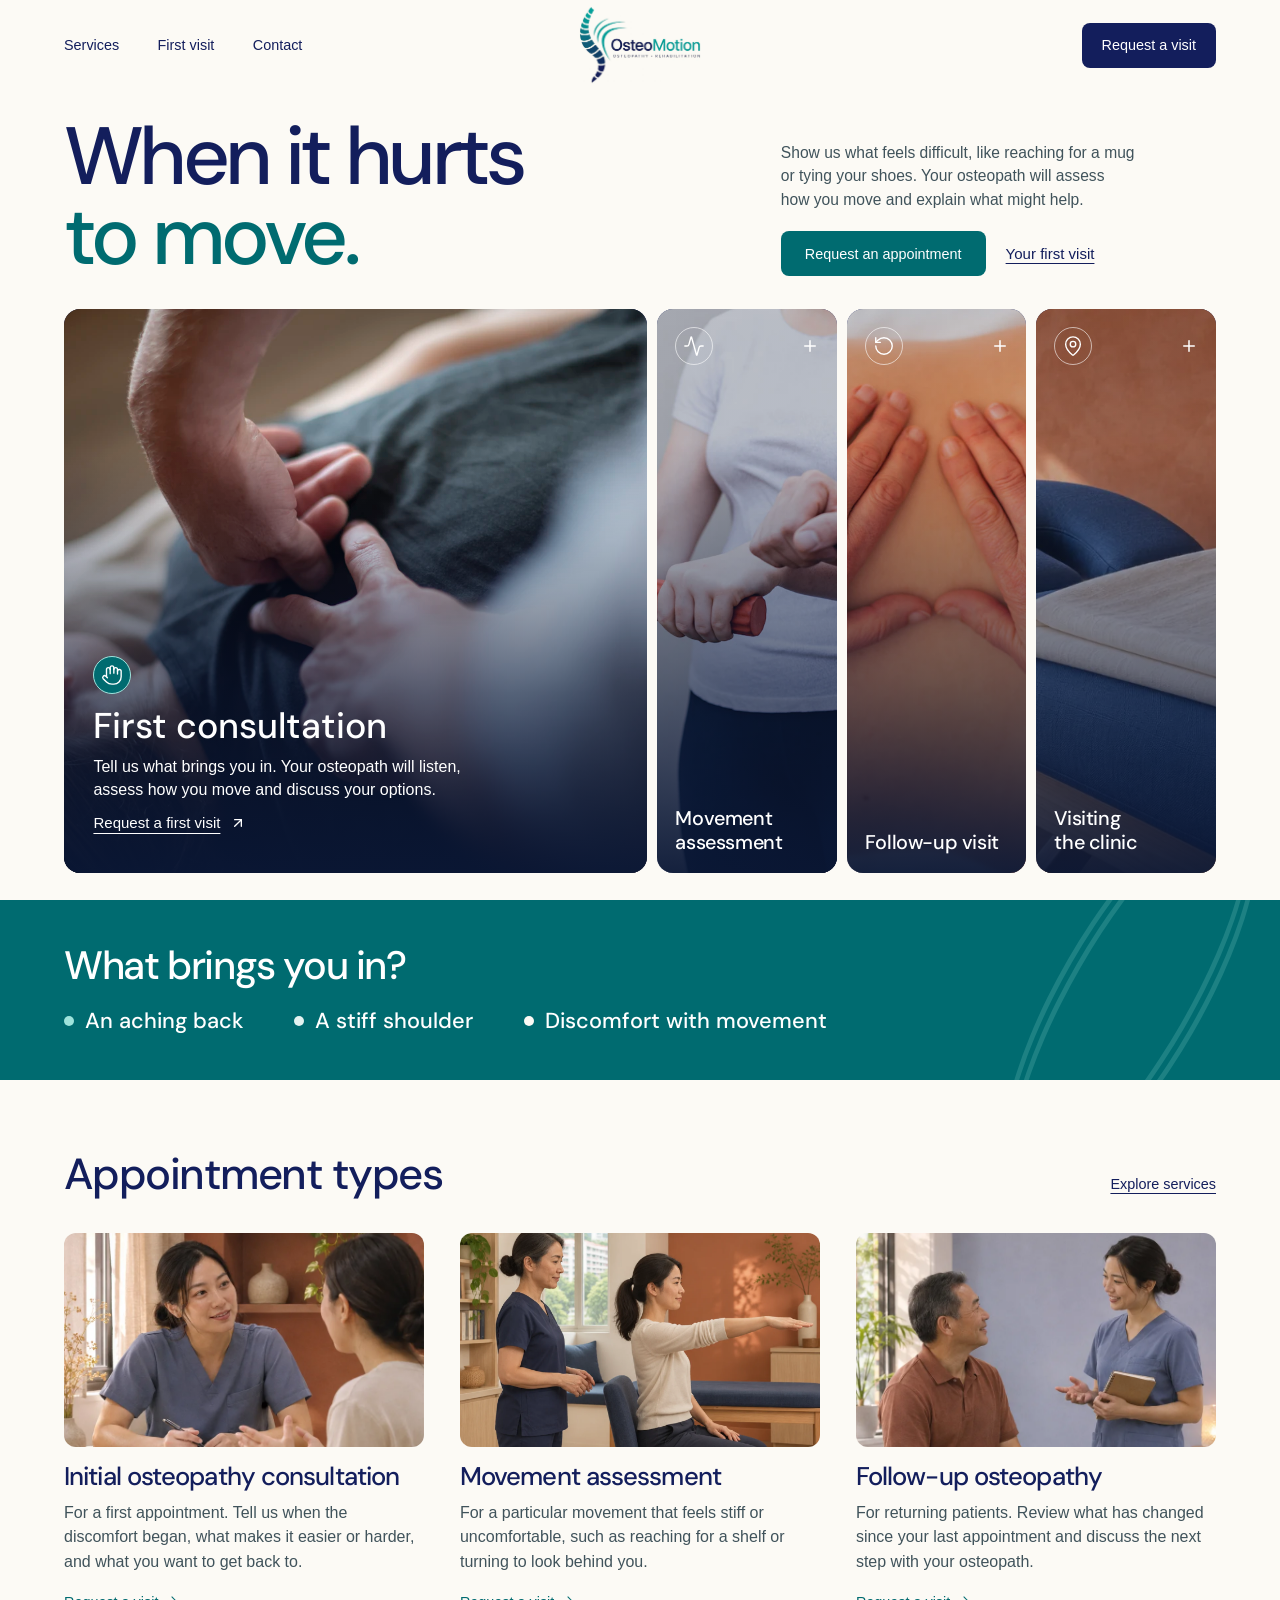
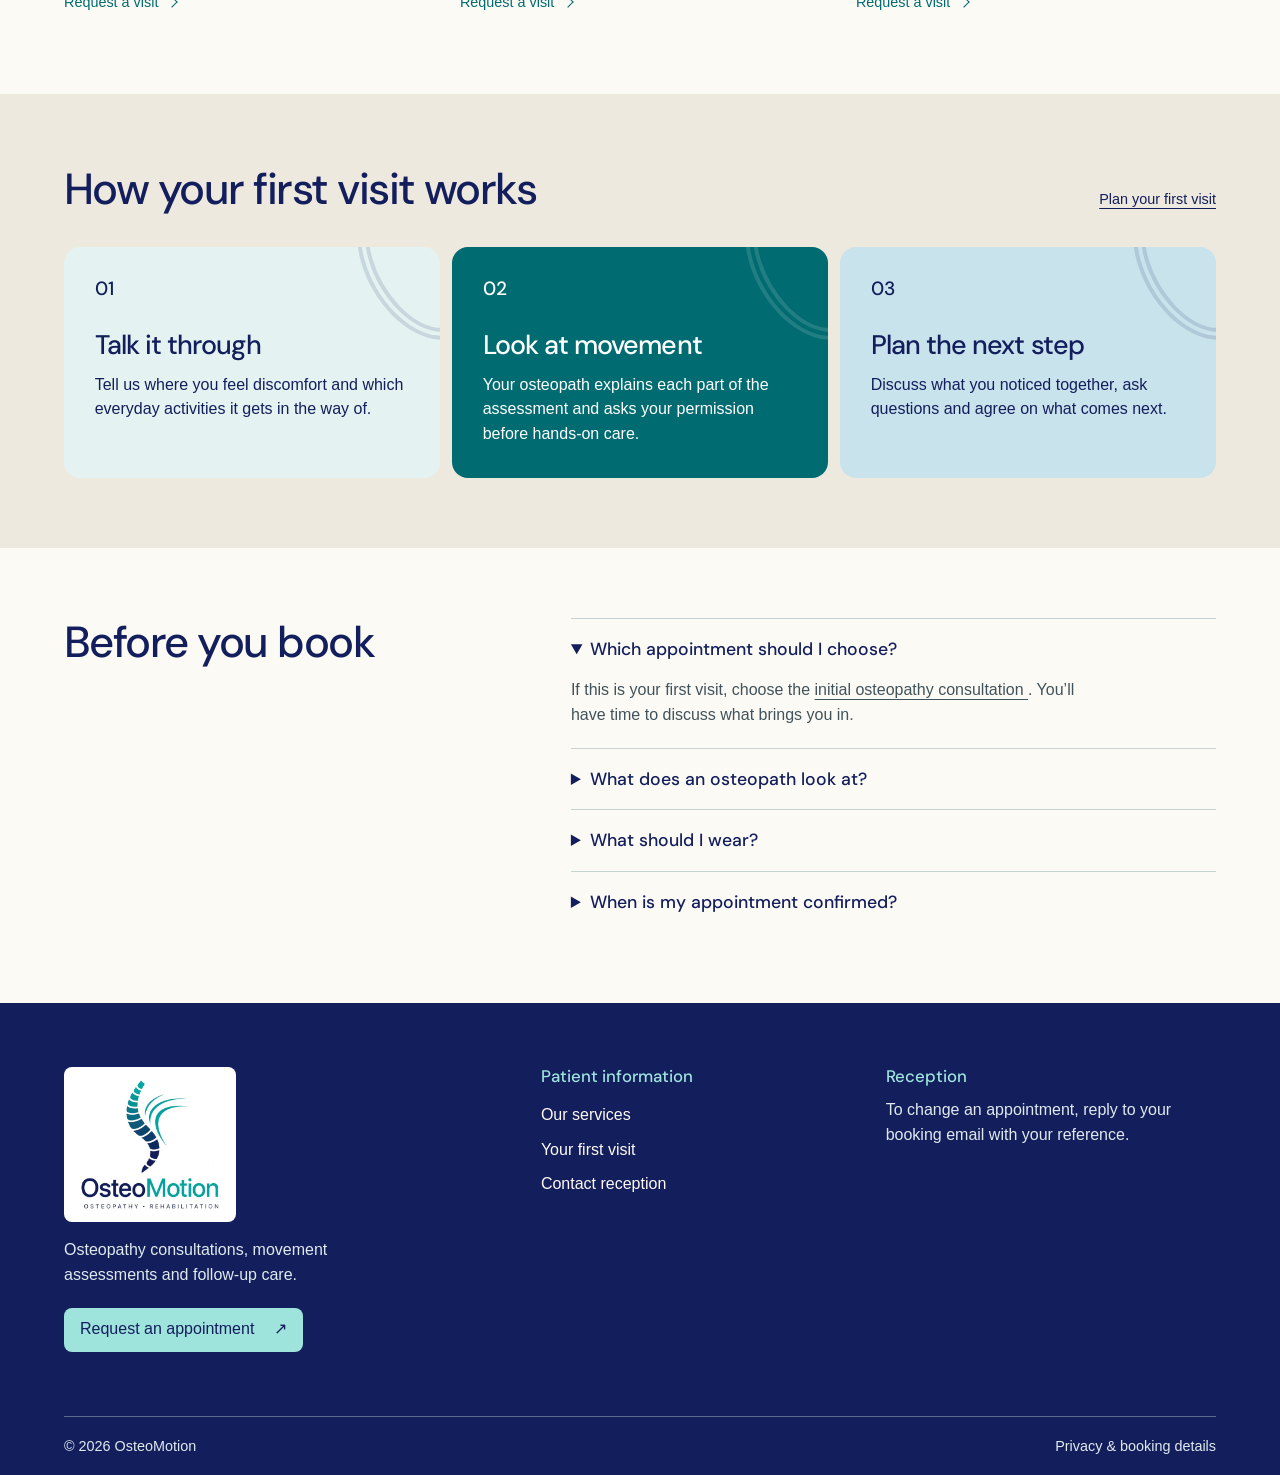
==== commit afd1b096: "Refresh the OsteoMotion clinic and share card colours" ====
--- a/index.html
+++ b/index.html
@@ -12,7 +12,7 @@
 <meta property="og:title" content="Osteopathy &amp; rehabilitation | OsteoMotion">
 <meta property="og:description" content="When it hurts to move, an osteopath can assess what feels difficult and talk through your options. Find out what to expect at OsteoMotion.">
 <meta property="og:url" content="https://jianwongdesign.github.io/opto-pila-review/">
-<meta property="og:image" content="https://jianwongdesign.github.io/opto-pila-review/assets/osteomotion-social.jpg">
+<meta property="og:image" content="https://jianwongdesign.github.io/opto-pila-review/assets/osteomotion-social.jpg?v=2">
 <meta property="og:image:type" content="image/jpeg">
 <meta property="og:image:width" content="1200">
 <meta property="og:image:height" content="630">
@@ -21,14 +21,14 @@
 <meta name="twitter:card" content="summary_large_image">
 <meta name="twitter:title" content="Osteopathy &amp; rehabilitation | OsteoMotion">
 <meta name="twitter:description" content="When it hurts to move, an osteopath can assess what feels difficult and talk through your options. Find out what to expect at OsteoMotion.">
-<meta name="twitter:image" content="https://jianwongdesign.github.io/opto-pila-review/assets/osteomotion-social.jpg">
+<meta name="twitter:image" content="https://jianwongdesign.github.io/opto-pila-review/assets/osteomotion-social.jpg?v=2">
 <meta name="twitter:image:alt" content="OsteoMotion logo and the words “When it hurts to move” beside an illustration of a clinic consultation.">
 
   <link rel="icon" type="image/png" sizes="192x192" href="assets/osteomotion-icon.png"/>
-  <link href="style.css?v=13" rel="stylesheet"/>
+  <link href="style.css?v=14" rel="stylesheet"/>
   <script defer="" src="draft.js">
   </script>
-  <link rel="stylesheet" href="assets/ui/home.css?v=3">
+  <link rel="stylesheet" href="assets/ui/home.css?v=4">
   <script defer src="assets/ui/home.js?v=3"></script>
  </head>
  <body class="index">
--- a/style.css
+++ b/style.css
@@ -8,22 +8,23 @@
   --radius-control: 8px;
   --radius-photo: 12px;
   --radius-panel: 16px;
-  --paper: #fffaf4;
-  --blue: #394d99;
-  --midnight: #202f62;
-  --periwinkle: #dce2ff;
-  --apricot: #ffc99d;
-  --warm: #eee8dc;
-  --ink: #202f39;
-  --body: #45515a;
-  --clay: #893e25;
-  --rule: #d6d1c7;
+  --navy: #131e5c;
+  --teal: #07a09e;
+  --teal-dark: #006b70;
+  --aqua: #9ee3dc;
+  --mist: #e4f3f1;
+  --paper: #fcfaf5;
+  --warm: #eee9df;
+  --ink: var(--navy);
+  --body: #40535b;
+  --rule: #c5d4d3;
+  --field-border: #718888;
   --gutter: clamp(20px, 5vw, 76px);
   --display: "DM Sans", "Helvetica Neue", sans-serif;
   color: var(--ink);
   background: var(--paper);
   font: 16px/1.55 "Helvetica Neue", Helvetica, sans-serif;
-  caret-color: var(--clay);
+  caret-color: var(--teal-dark);
 }
 * { box-sizing: border-box; }
 body, figure, h1, h2, h3, p, fieldset, dl, dd { margin: 0; }
@@ -32,8 +33,8 @@
 a { color: inherit; text-underline-offset: .25em; }
 button, input, select { font: inherit; }
 button, a { touch-action: manipulation; }
-:focus-visible { outline: 2px solid var(--clay); outline-offset: 4px; }
-::selection { background: #ebd0bd; color: var(--ink); }
+:focus-visible { outline: 2px solid var(--teal-dark); outline-offset: 4px; }
+::selection { background: var(--aqua); color: var(--ink); }
 .wrap { width: min(100%, 1490px); margin-inline: auto; padding-inline: var(--gutter); }
 h1, h2, h3, legend { font: 500 var(--size, 2rem)/1.12 var(--display); letter-spacing: -.035em; text-wrap: balance; }
 h1 { --size: clamp(3.2rem, 5.5vw, 5.25rem); }
@@ -52,17 +53,17 @@
 }
 nav a, .book-top, .button, .session-link { text-decoration: none; }
 nav a { padding-block: 11px; }
-nav a:hover, nav a[aria-current] { text-decoration: underline; text-underline-offset: 6px; }
+nav a:hover, nav a[aria-current] { color: var(--teal-dark); text-decoration: underline; text-underline-offset: 6px; }
 .book-top, .button {
   display: inline-flex; align-items: center; justify-content: center; min-height: 45px;
   border: 1px solid transparent; border-radius: var(--radius-control); padding: 10px 19px; cursor: pointer;
 }
-.book-top { border-color: #979991; }
+.book-top { border-color: var(--field-border); }
 .book-top:hover, .book-top[aria-current] { background: var(--warm); }
-.button { background: var(--clay); color: white; padding-inline: 23px; }
-.button:hover { background: #743322; }
+.button { background: var(--teal-dark); color: white; padding-inline: 23px; }
+.button:hover { background: var(--navy); }
 .under, .textbtn { display: inline-flex; align-items: center; min-height: 44px; text-decoration: underline; }
-.under:hover, .textbtn:hover, .session-link:hover, .foot a:hover { color: var(--clay); }
+.under:hover, .textbtn:hover, .session-link:hover, .foot a:hover { color: var(--teal-dark); }
 .menu { display: none; }
 .skip { position: absolute; top: -100px; left: 10px; padding: 10px; z-index: 5; background: white; }
 .skip:focus { top: 5px; }
@@ -74,7 +75,7 @@
 .service :is(h2,h3) { --size: clamp(1.65rem, 2.1vw, 2.15rem); }
 .service p { line-height: 1.55; }
 .service p + p { margin-top: 8px; }
-.session-link { grid-column: 2; grid-row: 1 / span 2; align-self: center; display: inline-flex; gap: 10px; align-items: center; min-height: 44px; color: var(--clay); }
+.session-link { grid-column: 2; grid-row: 1 / span 2; align-self: center; display: inline-flex; gap: 10px; align-items: center; min-height: 44px; color: var(--teal-dark); }
 .session-link::after { content: ""; width: 7px; height: 7px; border: solid currentColor; border-width: 1px 1px 0 0; transform: rotate(45deg); margin-right: 3px; }
 .session-link:hover { text-decoration: underline; }
 .visit-band { background: var(--warm); }
@@ -100,7 +101,7 @@
 .privacy .interior { max-width: 920px; }
 .bookgrid { display: grid; grid-template-columns: .85fr 1.15fr; gap: clamp(32px, 8vw, 118px); align-items: start; }
 .previewnote { padding-top: 15px; border-top: 1px solid var(--rule); max-width: 38ch; font-size: .9rem; }
-.formpanel { padding: clamp(22px, 3.2vw, 48px); background: #f1ede4; }
+.formpanel { padding: clamp(22px, 3.2vw, 48px); background: var(--warm); }
 .formpanel fieldset { padding: 0; border: 0; min-width: 0; }
 .formpanel fieldset + fieldset { margin-top: 25px; }
 legend, .formpanel h2 { --size: 1.9rem; padding: 0; margin-bottom: 13px; }
@@ -108,7 +109,7 @@
 label + label, .pair { margin-top: 13px; }
 .pair { display: grid; grid-template-columns: 1fr 1fr; gap: 14px; }
 .pair label { margin: 0; }
-input, select { min-height: 46px; min-width: 0; width: 100%; border: 1px solid #aba99f; border-radius: var(--radius-control); padding: 9px 11px; font-size: 1rem; background: #fffefa; color: var(--ink); }
+input, select { min-height: 46px; min-width: 0; width: 100%; border: 1px solid var(--field-border); border-radius: var(--radius-control); padding: 9px 11px; font-size: 1rem; background: #fffefa; color: var(--ink); }
 .formpanel .button { margin-top: 24px; }
 .textbtn, .menu { cursor: pointer; border: 0; color: var(--ink); background: transparent; }
 .textbtn { margin-left: 10px; }
@@ -160,10 +161,10 @@
 .index nav { grid-column: 1; grid-row: 1; margin: 0; }
 .index .bar .brand { grid-column: 2; grid-row: 1; }
 .index .bar .book-top { grid-column: 3; grid-row: 1; justify-self: end; }
-.book-top, .button { background: var(--blue); color: white; border-color: transparent; border-radius: var(--radius-control); }
-.book-top:hover, .book-top[aria-current], .button:hover { background: var(--midnight); }
-.index .book-top, .hero .button { color: var(--midnight); background: var(--apricot); }
-.index .book-top:hover, .hero .button:hover { background: #ffdfc6; }
+.book-top, .button { background: var(--teal-dark); color: white; border-color: transparent; border-radius: var(--radius-control); }
+.book-top:hover, .book-top[aria-current], .button:hover { background: var(--navy); }
+.index .book-top, .hero .button { color: var(--navy); background: var(--aqua); }
+.index .book-top:hover, .hero .button:hover { background: var(--mist); }
 .hero {
   position: relative;
   isolation: isolate;
@@ -189,12 +190,12 @@
   padding-bottom: clamp(32px, 7vh, 88px);
 }
 .hero h1 { --size: clamp(4.3rem, 6.6vw, 6.9rem); line-height: .94; letter-spacing: -.04em; }
-.hero h1 span { color: var(--apricot); }
+.hero h1 span { color: var(--aqua); }
 .hero-intro { max-width: 38ch; margin: 24px 0; color: #fffaf5; font-size: clamp(1rem, 1.35vw, 1.2rem); line-height: 1.5; }
 .hero-action { display: flex; align-items: center; gap: 8px 22px; flex-wrap: wrap; }
 .hero .button { min-height: 48px; }
 .hero-secondary { display: inline-flex; align-items: center; min-height: 44px; font-size: .9rem; text-underline-offset: 5px; }
-.hero-secondary:hover { color: var(--apricot); }
+.hero-secondary:hover { color: var(--aqua); }
 .index .bar { padding-top: env(safe-area-inset-top); }
 @media (orientation: landscape) {
   .index .bar, .hero-layout {
@@ -212,19 +213,19 @@
   .hero-layout { padding-bottom: calc(32px + env(safe-area-inset-bottom)); }
 }
 .index header :focus-visible, .hero :focus-visible { outline-color: white; }
-.concerns { background: var(--blue); color: white; position: relative; overflow: hidden; }
+.concerns { background: var(--teal-dark); color: white; position: relative; overflow: hidden; }
 .concerns::after {
   content: ""; position: absolute; right: 6%; top: -70%; pointer-events: none;
-  width: clamp(65px, 9vw, 150px); height: 230%; border: 15px double #b8c8ff;
+  width: clamp(65px, 9vw, 150px); height: 230%; border: 15px double var(--aqua);
   border-radius: 50%; opacity: .18; transform: rotate(30deg);
 }
 .concerns .wrap { position: relative; z-index: 1; padding-block: clamp(27px, 3.4vw, 52px); }
 .concerns h2 { --size: clamp(1.8rem, 3.1vw, 3rem); }
 .concerns ul { display: flex; flex-wrap: wrap; align-items: center; gap: 8px clamp(22px, 4vw, 72px); padding: 0; margin: 17px 0 0; list-style: none; }
 .concerns li { display: flex; align-items: center; gap: 11px; font: 500 clamp(1rem, 1.7vw, 1.55rem)/1.45 var(--display); }
-.concerns li::before { content: ""; width: 10px; height: 10px; border-radius: 50%; background: var(--apricot); }
-.concerns li:nth-child(2)::before { background: #d4ceff; }
-.concerns li:nth-child(3)::before { background: #fff5da; }
+.concerns li::before { content: ""; width: 10px; height: 10px; border-radius: 50%; background: var(--aqua); }
+.concerns li:nth-child(2)::before { background: var(--mist); }
+.concerns li:nth-child(3)::before { background: var(--paper); }
 
 .serviceband .wrap { display: block; }
 .sectionhead, .process-heading { display: flex; align-items: baseline; justify-content: space-between; gap: 20px; margin-bottom: 26px; }
@@ -235,12 +236,12 @@
 .session-list .service h3 { --size: clamp(1.45rem, 2vw, 2.15rem); max-width: 19ch; }
 .session-list .service p { margin: 9px 0 5px; }
 .session-list .session-link { align-self: start; margin-top: auto; }
-.process { background: #eeeef8; }
+.process { background: var(--warm); }
 .process .wrap, .questions { padding-block: clamp(42px, 5.5vw, 82px); }
 .process ol { list-style: none; display: grid; grid-template-columns: repeat(3,1fr); padding: 0; margin: 0; gap: 12px; }
-.process li { position: relative; isolation: isolate; overflow: hidden; padding: clamp(20px, 2.4vw, 36px); background: #ffcea9; color: var(--midnight); }
-.process li:nth-child(2) { background: var(--blue); color: white; }
-.process li:nth-child(3) { background: #c5cff5; }
+.process li { position: relative; isolation: isolate; overflow: hidden; padding: clamp(20px, 2.4vw, 36px); background: var(--mist); color: var(--navy); }
+.process li:nth-child(2) { background: var(--teal-dark); color: white; }
+.process li:nth-child(3) { background: #c9e3ec; }
 .process li > span { font: 500 1.2rem/1 var(--display); }
 .process h3 { --size: clamp(1.5rem, 2.1vw, 2.25rem); margin: 28px 0 12px; }
 .process li p { color: inherit; max-width: 36ch; }
@@ -249,22 +250,22 @@
 .questions details { border-top: 1px solid var(--rule); padding: 2px 0; }
 .questions summary { padding: 16px 0; cursor: pointer; font: 500 1.1rem/1.4 var(--display); }
 .questions details p { max-width: 58ch; padding-bottom: 18px; }
-footer { background: var(--midnight); color: white; border: 0; }
-.foot a:hover { color: var(--apricot); }
-footer :focus-visible { outline-color: var(--apricot); }
-
-.services .intro h1, .first-visit .intro h1, .contact h1, .privacy h1, .book h1 { color: var(--midnight); }
+footer { background: var(--navy); color: white; border: 0; }
+.foot a:hover { color: var(--aqua); }
+footer :focus-visible { outline-color: var(--aqua); }
+
+.services .intro h1, .first-visit .intro h1, .contact h1, .privacy h1, .book h1 { color: var(--navy); }
 .services .service { grid-template-columns: minmax(90px,.46fr) .9fr 1.3fr auto; align-items: center; gap: clamp(16px,2.6vw,42px); }
 .services .service > div:nth-child(2), .services .session-link { grid-area: auto; }
 .service-portrait { width: 100%; height: auto; aspect-ratio: 1.12; object-fit: cover; object-position: 50% 35%; }
-.welcome { display: grid; grid-template-columns: 1.2fr 1fr; background: var(--periwinkle); }
+.welcome { display: grid; grid-template-columns: 1.2fr 1fr; background: var(--mist); }
 .first-visit .welcome .intro { align-self: center; display: block; padding: clamp(24px,4vw,64px); margin: 0; }
 .first-visit .welcome .lead { margin-top: 18px; }
 .welcome-photo { width: 100%; height: 100%; max-height: 390px; object-fit: cover; object-position: 50% 36%; }
-.book main { background: #eef0fa; }
-.formpanel { background: #fffcf7; border-top: 5px solid var(--blue); }
-.formpanel legend, .formpanel h2 { color: var(--blue); }
-.contact .notes section { border-color: #a9b5d9; }
+.book main { background: var(--mist); }
+.formpanel { background: var(--paper); border-top: 5px solid var(--teal); }
+.formpanel legend, .formpanel h2 { color: var(--teal-dark); }
+.contact .notes section { border-color: var(--rule); }
 
 @media (min-width:741px) and (max-width:1000px) {
   .index nav { gap: 17px; }
@@ -312,9 +313,9 @@
 
 /* Appointment shortcuts form the foot of the opening photograph. */
 .care-guide {
-  background: #222e52;
+  background: var(--navy);
   color: #fffaf5;
-  border-top: 1px solid #818ca9;
+  border-top: 1px solid #7486a3;
   padding-bottom: env(safe-area-inset-bottom);
 }
 .care-guide-inner {
@@ -325,7 +326,7 @@
   padding-block: clamp(13px, 2vh, 24px);
 }
 .guide-title {
-  color: var(--apricot);
+  color: var(--aqua);
   justify-self: start;
   padding-block: 10px;
   text-underline-offset: 5px;
@@ -336,7 +337,7 @@
   grid-template-columns: repeat(3, minmax(0, 1fr));
   list-style: none; margin: 0; padding: 0;
 }
-.guide-choices li { min-width: 0; border-left: 1px solid #63708c; }
+.guide-choices li { min-width: 0; border-left: 1px solid #617293; }
 .guide-choices a {
   display: flex; align-items: center; gap: clamp(9px, 1vw, 17px);
   min-height: 54px; height: 100%; padding: 4px clamp(10px, 1.5vw, 24px);
@@ -348,9 +349,9 @@
   object-fit: cover; flex: none; border-radius: 50%;
 }
 .guide-choices small {
-  display: block; margin-bottom: 4px; font: .76rem/1.3 "Helvetica Neue", sans-serif; color: #d6dcef;
-}
-.guide-choices a:hover, .guide-choices a:focus-visible { background: #34416b; color: var(--apricot); }
+  display: block; margin-bottom: 4px; font: .76rem/1.3 "Helvetica Neue", sans-serif; color: #dce7ec;
+}
+.guide-choices a:hover, .guide-choices a:focus-visible { background: #16416b; color: var(--aqua); }
 @media (max-width: 1050px) {
   .care-guide-inner { display: block; padding-block: 10px 14px; }
   .guide-title { display: inline-flex; align-items: center; min-height: 44px; }
@@ -374,11 +375,11 @@
 @media (max-height: 520px) and (orientation: landscape) {
   .care-guide-inner { display: grid; grid-template-columns: .85fr 3fr; gap: 14px; padding-block: 3px; }
   .guide-title { font-size: .8rem; }
-  .guide-choices li:first-child { border-left: 1px solid #63708c; }
+  .guide-choices li:first-child { border-left: 1px solid #617293; }
   .guide-choices li:first-child a { padding-left: 10px; }
 }
 
-.contact-welcome { background: #f6dfcf; }
+.contact-welcome { background: var(--mist); }
 .contact-welcome .intro { align-self: center; margin: 0; padding: clamp(25px, 4vw, 60px); }
 .contact-welcome .button { margin-top: 20px; }
 .contact-welcome .welcome-photo { max-height: none; object-position: center; }
@@ -393,19 +394,19 @@
 .foot-columns > * { min-width: 0; }
 .foot-identity .brand { padding: 12px 16px; background: white; border-radius: var(--radius-control); }
 .foot-identity .brand img { width: 140px; }
-.foot-columns p, .foot-reception dd { color: #dee4fa; max-width: 34ch; }
+.foot-columns p, .foot-reception dd { color: #e0eaee; max-width: 34ch; }
 .foot-identity p { margin: 16px 0 20px; }
-.foot-book { display: inline-flex; align-items: center; gap: 20px; min-height: 44px; padding: 8px 16px; border-radius: var(--radius-control); background: var(--apricot); color: var(--midnight); text-decoration: none; }
-.foot-book:hover { background: #ffdab9; }
-.foot-columns h2 { margin-bottom: 12px; color: var(--apricot); font-size: 1.05rem; letter-spacing: 0; }
+.foot-book { display: inline-flex; align-items: center; gap: 20px; min-height: 44px; padding: 8px 16px; border-radius: var(--radius-control); background: var(--aqua); color: var(--navy); text-decoration: none; }
+.foot-book:hover { background: var(--mist); }
+.foot-columns h2 { margin-bottom: 12px; color: var(--aqua); font-size: 1.05rem; letter-spacing: 0; }
 .foot-info ul { list-style: none; margin: 0; padding: 0; }
 .foot-info a { display: inline-block; padding-block: 5px; }
 .foot-info a, .foot-base a { text-decoration: none; }
 .foot-info a:hover, .foot-base a:hover { text-decoration: underline; }
 .foot-reception dl { margin: 0 0 18px; display: grid; gap: 10px; }
-.foot-reception dt { color: #c7d1f3; font-size: .82rem; }
+.foot-reception dt { color: #c4d8dd; font-size: .82rem; }
 .foot-reception dd { margin: 0; overflow-wrap: anywhere; }
-.foot-base { border-top: 1px solid #667298; display: flex; justify-content: space-between; align-items: center; flex-wrap: wrap; gap: 8px 18px; padding-block: 18px; font-size: .9rem; color: #dee4fa; }
+.foot-base { border-top: 1px solid #596c8d; display: flex; justify-content: space-between; align-items: center; flex-wrap: wrap; gap: 8px 18px; padding-block: 18px; font-size: .9rem; color: #e0eaee; }
 .foot-base small { font-size: inherit; }
 @media (max-width: 700px) {
   .foot-columns { grid-template-columns: 1fr 1fr; gap: 28px 20px; }
--- a/assets/ui/home.css
+++ b/assets/ui/home.css
@@ -1 +1 @@
-@layer properties{@supports (((-webkit-hyphens:none)) and (not (margin-trim:block))) or ((-moz-orient:inline) and (not (color:rgb(from red r g b)))){*,:before,:after,::backdrop{--tw-space-x-reverse:0;--tw-border-style:solid;--tw-gradient-position:initial;--tw-gradient-from:#0000;--tw-gradient-via:#0000;--tw-gradient-to:#0000;--tw-gradient-stops:initial;--tw-gradient-via-stops:initial;--tw-gradient-from-position:0%;--tw-gradient-via-position:50%;--tw-gradient-to-position:100%;--tw-font-weight:initial;--tw-tracking:initial;--tw-shadow:0 0 #0000;--tw-shadow-color:initial;--tw-shadow-alpha:100%;--tw-inset-shadow:0 0 #0000;--tw-inset-shadow-color:initial;--tw-inset-shadow-alpha:100%;--tw-ring-color:initial;--tw-ring-shadow:0 0 #0000;--tw-inset-ring-color:initial;--tw-inset-ring-shadow:0 0 #0000;--tw-ring-inset:initial;--tw-ring-offset-width:0px;--tw-ring-offset-color:#fff;--tw-ring-offset-shadow:0 0 #0000;--tw-outline-style:solid;--tw-blur:initial;--tw-brightness:initial;--tw-contrast:initial;--tw-grayscale:initial;--tw-hue-rotate:initial;--tw-invert:initial;--tw-opacity:initial;--tw-saturate:initial;--tw-sepia:initial;--tw-drop-shadow:initial;--tw-drop-shadow-color:initial;--tw-drop-shadow-alpha:100%;--tw-drop-shadow-size:initial}}}@layer theme{:root,:host{--color-black:#000;--color-white:#fff;--spacing:.25rem;--container-sm:24rem;--container-6xl:72rem;--text-xs:.75rem;--text-xs--line-height:calc(1 / .75);--text-sm:.875rem;--text-sm--line-height:calc(1.25 / .875);--text-base:1rem;--text-base--line-height: 1.5 ;--text-xl:1.25rem;--text-xl--line-height:calc(1.75 / 1.25);--text-2xl:1.5rem;--text-2xl--line-height:calc(2 / 1.5);--text-3xl:1.875rem;--text-3xl--line-height: 1.2 ;--text-4xl:2.25rem;--text-4xl--line-height:calc(2.5 / 2.25);--text-5xl:3rem;--text-5xl--line-height:1;--font-weight-normal:400;--font-weight-medium:500;--font-weight-semibold:600;--tracking-tight:-.025em;--radius-md:.375rem;--default-transition-duration:.15s;--default-transition-timing-function:cubic-bezier(.4, 0, .2, 1);--color-background:#fffaf4;--color-foreground:#202f62;--color-muted-foreground:#45515a;--color-muted:#eee8dc;--color-primary:#394d99;--color-primary-foreground:#fff;--color-secondary:#ffc99d;--color-secondary-foreground:#202f62;--color-accent:#dce2ff;--color-accent-foreground:#202f62;--color-input:#aba99f;--color-ring:#893e25;--color-destructive:#9b3027;--color-destructive-foreground:#fff}}.opto-ui .visible{visibility:visible}.opto-ui .absolute{position:absolute}.opto-ui .relative{position:relative}.opto-ui .inset-0{inset:0}.opto-ui .isolate{isolation:isolate}.opto-ui .-z-10{z-index:-10}.opto-ui .z-10{z-index:10}.opto-ui .container{width:100%}@media(min-width:40rem){.opto-ui .container{max-width:40rem}}@media(min-width:48rem){.opto-ui .container{max-width:48rem}}@media(min-width:64rem){.opto-ui .container{max-width:64rem}}@media(min-width:80rem){.opto-ui .container{max-width:80rem}}@media(min-width:96rem){.opto-ui .container{max-width:96rem}}.opto-ui .mx-auto{margin-inline:auto}.opto-ui .mt-1{margin-top:var(--spacing)}.opto-ui .mt-4{margin-top:calc(var(--spacing) * 4)}.opto-ui .flex{display:flex}.opto-ui .grid{display:grid}.opto-ui .hidden{display:none}.opto-ui .inline-flex{display:inline-flex}.opto-ui .aspect-16\/10{aspect-ratio:16/10}.opto-ui .aspect-16\/11{aspect-ratio:16/11}.opto-ui .aspect-square{aspect-ratio:1}.opto-ui .size-9{width:calc(var(--spacing) * 9);height:calc(var(--spacing) * 9)}.opto-ui .size-full{width:100%;height:100%}.opto-ui .h-9{height:calc(var(--spacing) * 9)}.opto-ui .h-10{height:calc(var(--spacing) * 10)}.opto-ui .h-11{height:calc(var(--spacing) * 11)}.opto-ui .h-full{height:100%}.opto-ui .w-10{width:calc(var(--spacing) * 10)}.opto-ui .w-full{width:100%}.opto-ui .max-w-6xl{max-width:var(--container-6xl)}.opto-ui .max-w-sm{max-width:var(--container-sm)}.opto-ui .shrink-0{flex-shrink:0}.opto-ui .grid-cols-1{grid-template-columns:repeat(1,minmax(0,1fr))}.opto-ui .flex-col{flex-direction:column}.opto-ui .items-center{align-items:center}.opto-ui .items-end{align-items:flex-end}.opto-ui .items-start{align-items:flex-start}.opto-ui .justify-center{justify-content:center}.opto-ui .gap-3{gap:calc(var(--spacing) * 3)}.opto-ui .gap-4{gap:calc(var(--spacing) * 4)}.opto-ui .gap-5{gap:calc(var(--spacing) * 5)}.opto-ui .gap-8{gap:calc(var(--spacing) * 8)}.opto-ui .gap-10{gap:calc(var(--spacing) * 10)}.opto-ui .gap-12{gap:calc(var(--spacing) * 12)}:where(.opto-ui .-space-x-2\.5>:not(:last-child)){--tw-space-x-reverse:0;margin-inline-start:calc(calc(var(--spacing) * -2.5) * var(--tw-space-x-reverse));margin-inline-end:calc(calc(var(--spacing) * -2.5) * calc(1 - var(--tw-space-x-reverse)))}.opto-ui .overflow-hidden{overflow:hidden}.opto-ui .rounded-full{border-radius:2147483647px}.opto-ui .rounded-md{border-radius:var(--radius-md)}.opto-ui .border{border-style:var(--tw-border-style);border-width:1px}.opto-ui .border-input{border-color:var(--color-input)}.opto-ui .bg-background{background-color:var(--color-background)}.opto-ui .bg-destructive{background-color:var(--color-destructive)}.opto-ui .bg-muted{background-color:var(--color-muted)}.opto-ui .bg-primary{background-color:var(--color-primary)}.opto-ui .bg-secondary{background-color:var(--color-secondary)}.opto-ui .bg-linear-to-br{--tw-gradient-position:to bottom right}@supports (background-image:linear-gradient(in lab,red,red)){.opto-ui .bg-linear-to-br{--tw-gradient-position:to bottom right in oklab}}.opto-ui .bg-linear-to-br{background-image:linear-gradient(var(--tw-gradient-stops))}.opto-ui .from-black\/60{--tw-gradient-from:#0009}@supports (color:color-mix(in lab,red,red)){.opto-ui .from-black\/60{--tw-gradient-from:color-mix(in oklab, var(--color-black) 60%, transparent)}}.opto-ui .from-black\/60{--tw-gradient-stops:var(--tw-gradient-via-stops,var(--tw-gradient-position), var(--tw-gradient-from) var(--tw-gradient-from-position), var(--tw-gradient-to) var(--tw-gradient-to-position))}.opto-ui .via-black\/35{--tw-gradient-via:#00000059}@supports (color:color-mix(in lab,red,red)){.opto-ui .via-black\/35{--tw-gradient-via:color-mix(in oklab, var(--color-black) 35%, transparent)}}.opto-ui .via-black\/35{--tw-gradient-via-stops:var(--tw-gradient-position), var(--tw-gradient-from) var(--tw-gradient-from-position), var(--tw-gradient-via) var(--tw-gradient-via-position), var(--tw-gradient-to) var(--tw-gradient-to-position);--tw-gradient-stops:var(--tw-gradient-via-stops)}.opto-ui .to-transparent{--tw-gradient-to:transparent;--tw-gradient-stops:var(--tw-gradient-via-stops,var(--tw-gradient-position), var(--tw-gradient-from) var(--tw-gradient-from-position), var(--tw-gradient-to) var(--tw-gradient-to-position))}.opto-ui .object-cover{object-fit:cover}.opto-ui .p-5{padding:calc(var(--spacing) * 5)}.opto-ui .p-6{padding:calc(var(--spacing) * 6)}.opto-ui .px-3{padding-inline:calc(var(--spacing) * 3)}.opto-ui .px-4{padding-inline:calc(var(--spacing) * 4)}.opto-ui .px-6{padding-inline:calc(var(--spacing) * 6)}.opto-ui .px-8{padding-inline:calc(var(--spacing) * 8)}.opto-ui .py-2{padding-block:calc(var(--spacing) * 2)}.opto-ui .py-14{padding-block:calc(var(--spacing) * 14)}.opto-ui .py-20{padding-block:calc(var(--spacing) * 20)}.opto-ui .text-2xl{font-size:var(--text-2xl);line-height:var(--tw-leading,var(--text-2xl--line-height))}.opto-ui .text-3xl{font-size:var(--text-3xl);line-height:var(--tw-leading,var(--text-3xl--line-height))}.opto-ui .text-sm{font-size:var(--text-sm);line-height:var(--tw-leading,var(--text-sm--line-height))}.opto-ui .text-xl{font-size:var(--text-xl);line-height:var(--tw-leading,var(--text-xl--line-height))}.opto-ui .text-xs{font-size:var(--text-xs);line-height:var(--tw-leading,var(--text-xs--line-height))}.opto-ui .font-medium{--tw-font-weight:var(--font-weight-medium);font-weight:var(--font-weight-medium)}.opto-ui .font-normal{--tw-font-weight:var(--font-weight-normal);font-weight:var(--font-weight-normal)}.opto-ui .font-semibold{--tw-font-weight:var(--font-weight-semibold);font-weight:var(--font-weight-semibold)}.opto-ui .tracking-tight{--tw-tracking:var(--tracking-tight);letter-spacing:var(--tracking-tight)}.opto-ui .text-balance{text-wrap:balance}.opto-ui .whitespace-nowrap{white-space:nowrap}.opto-ui .text-destructive-foreground{color:var(--color-destructive-foreground)}.opto-ui .text-foreground{color:var(--color-foreground)}.opto-ui .text-muted-foreground{color:var(--color-muted-foreground)}.opto-ui .text-primary{color:var(--color-primary)}.opto-ui .text-primary-foreground{color:var(--color-primary-foreground)}.opto-ui .text-secondary-foreground{color:var(--color-secondary-foreground)}.opto-ui .text-white{color:var(--color-white)}.opto-ui .text-white\/90{color:#ffffffe6}@supports (color:color-mix(in lab,red,red)){.opto-ui .text-white\/90{color:color-mix(in oklab,var(--color-white) 90%,transparent)}}.opto-ui .underline-offset-4{text-underline-offset:4px}.opto-ui .ring-2{--tw-ring-shadow:var(--tw-ring-inset, ) 0 0 0 calc(2px + var(--tw-ring-offset-width)) var(--tw-ring-color,currentcolor);box-shadow:var(--tw-inset-shadow),var(--tw-inset-ring-shadow),var(--tw-ring-offset-shadow),var(--tw-ring-shadow),var(--tw-shadow)}.opto-ui .ring-background{--tw-ring-color:var(--color-background)}.opto-ui .ring-offset-background{--tw-ring-offset-color:var(--color-background)}.opto-ui .outline{outline-style:var(--tw-outline-style);outline-width:1px}.opto-ui .outline-black\/10{outline-color:#0000001a}@supports (color:color-mix(in lab,red,red)){.opto-ui .outline-black\/10{outline-color:color-mix(in oklab,var(--color-black) 10%,transparent)}}.opto-ui .invert{--tw-invert:invert(100%);filter:var(--tw-blur, ) var(--tw-brightness, ) var(--tw-contrast, ) var(--tw-grayscale, ) var(--tw-hue-rotate, ) var(--tw-invert, ) var(--tw-saturate, ) var(--tw-sepia, ) var(--tw-drop-shadow, )}.opto-ui .transition-colors{transition-property:color,background-color,border-color,outline-color,text-decoration-color,fill,stroke,--tw-gradient-from,--tw-gradient-via,--tw-gradient-to;transition-timing-function:var(--tw-ease,var(--default-transition-timing-function));transition-duration:var(--tw-duration,var(--default-transition-duration))}@media(hover:hover){.opto-ui .hover\:bg-accent:hover{background-color:var(--color-accent)}.opto-ui .hover\:bg-destructive\/90:hover{background-color:#9b3027e6}@supports (color:color-mix(in lab,red,red)){.opto-ui .hover\:bg-destructive\/90:hover{background-color:color-mix(in oklab,var(--color-destructive) 90%,transparent)}}.opto-ui .hover\:bg-primary\/90:hover{background-color:#394d99e6}@supports (color:color-mix(in lab,red,red)){.opto-ui .hover\:bg-primary\/90:hover{background-color:color-mix(in oklab,var(--color-primary) 90%,transparent)}}.opto-ui .hover\:bg-secondary\/80:hover{background-color:#ffc99dcc}@supports (color:color-mix(in lab,red,red)){.opto-ui .hover\:bg-secondary\/80:hover{background-color:color-mix(in oklab,var(--color-secondary) 80%,transparent)}}.opto-ui .hover\:text-accent-foreground:hover{color:var(--color-accent-foreground)}.opto-ui .hover\:underline:hover{text-decoration-line:underline}}.opto-ui .focus-visible\:ring-2:focus-visible{--tw-ring-shadow:var(--tw-ring-inset, ) 0 0 0 calc(2px + var(--tw-ring-offset-width)) var(--tw-ring-color,currentcolor);box-shadow:var(--tw-inset-shadow),var(--tw-inset-ring-shadow),var(--tw-ring-offset-shadow),var(--tw-ring-shadow),var(--tw-shadow)}.opto-ui .focus-visible\:ring-ring:focus-visible{--tw-ring-color:var(--color-ring)}.opto-ui .focus-visible\:ring-offset-2:focus-visible{--tw-ring-offset-width:2px;--tw-ring-offset-shadow:var(--tw-ring-inset, ) 0 0 0 var(--tw-ring-offset-width) var(--tw-ring-offset-color)}.opto-ui .focus-visible\:outline-none:focus-visible{--tw-outline-style:none;outline-style:none}.opto-ui .disabled\:pointer-events-none:disabled{pointer-events:none}.opto-ui .disabled\:opacity-50:disabled{opacity:.5}@media(min-width:40rem){.opto-ui .sm\:gap-5{gap:calc(var(--spacing) * 5)}.opto-ui .sm\:gap-6{gap:calc(var(--spacing) * 6)}.opto-ui .sm\:gap-12{gap:calc(var(--spacing) * 12)}.opto-ui .sm\:gap-16{gap:calc(var(--spacing) * 16)}.opto-ui .sm\:p-6{padding:calc(var(--spacing) * 6)}.opto-ui .sm\:p-8{padding:calc(var(--spacing) * 8)}.opto-ui .sm\:py-20{padding-block:calc(var(--spacing) * 20)}.opto-ui .sm\:py-28{padding-block:calc(var(--spacing) * 28)}.opto-ui .sm\:text-2xl{font-size:var(--text-2xl);line-height:var(--tw-leading,var(--text-2xl--line-height))}.opto-ui .sm\:text-3xl{font-size:var(--text-3xl);line-height:var(--tw-leading,var(--text-3xl--line-height))}.opto-ui .sm\:text-4xl{font-size:var(--text-4xl);line-height:var(--tw-leading,var(--text-4xl--line-height))}.opto-ui .sm\:text-base{font-size:var(--text-base);line-height:var(--tw-leading,var(--text-base--line-height))}}@media(min-width:48rem){.opto-ui .md\:grid-cols-2{grid-template-columns:repeat(2,minmax(0,1fr))}.opto-ui .md\:text-4xl{font-size:var(--text-4xl);line-height:var(--tw-leading,var(--text-4xl--line-height))}.opto-ui .md\:text-5xl{font-size:var(--text-5xl);line-height:var(--tw-leading,var(--text-5xl--line-height))}}@media(min-width:64rem){.opto-ui .lg\:grid-cols-2{grid-template-columns:repeat(2,minmax(0,1fr))}.opto-ui .lg\:gap-12{gap:calc(var(--spacing) * 12)}.opto-ui .lg\:gap-16{gap:calc(var(--spacing) * 16)}}@media(prefers-color-scheme:dark){.opto-ui .dark\:outline-white\/10{outline-color:#ffffff1a}@supports (color:color-mix(in lab,red,red)){.opto-ui .dark\:outline-white\/10{outline-color:color-mix(in oklab,var(--color-white) 10%,transparent)}}}.index:has(.opto-ui) header{color:var(--midnight);background:var(--paper)}.index:has(.opto-ui) header .mark i{border-color:var(--clay)}.index:has(.opto-ui) .book-top{background:var(--midnight);color:#fff}.index:has(.opto-ui) header :focus-visible{outline-color:var(--clay)}.index:has(.opto-ui) .menu{color:var(--midnight)}.visit-hero{background:var(--paper);color:var(--midnight)}.visit-hero .visit-shell{width:min(100%,1490px);max-width:none;min-height:100dvh;padding:clamp(108px,13vh,155px) var(--gutter) clamp(20px,3vh,38px);flex-flow:column;gap:clamp(22px,3.6vh,44px);margin-inline:auto;display:flex}.visit-hero .visit-head{grid-template-columns:minmax(0,1.2fr) minmax(0,.8fr);align-items:end;gap:clamp(24px,5vw,100px);display:grid}.visit-hero h1.visit-title{font:500 clamp(3.7rem,6.35vw,6.3rem)/.98 var(--display);letter-spacing:-.057em;white-space:pre-line;color:var(--midnight)}.visit-intro{align-content:end;gap:16px;display:grid}.visit-hero .visit-intro p{max-width:47ch;font-size:clamp(.96rem,1.22vw,1.13rem);line-height:1.5}.visit-actions{flex-wrap:wrap;align-items:center;gap:8px 20px;display:flex}.visit-actions a:not(.button){text-underline-offset:4px;font-size:.94rem}.visit-hero .visit-media{flex:1;min-height:0;display:flex}.visit-deck{grid-template-columns:var(--visit-columns);grid-template-rows:1fr;gap:10px;width:100%;min-height:clamp(280px,43vh,600px);margin:0;padding:0;list-style:none;transition:grid-template-columns .42s cubic-bezier(.22,1,.36,1);display:grid}.visit-panel{isolation:isolate;border-radius:var(--radius-panel,16px);color:#fff;background:#293039;flex-direction:column;justify-content:flex-end;align-items:flex-start;gap:10px;min-width:0;padding:clamp(18px,2.3vw,38px);display:flex;position:relative;overflow:hidden}.visit-panel img{z-index:-2;object-fit:cover;object-position:center;width:100%;height:100%;position:absolute;inset:0}.visit-panel:before{content:"";z-index:-1;background:linear-gradient(#0000 25%,#13171d8f 68%,#13171deb);position:absolute;inset:0}.visit-panel:focus-within{outline:3px solid var(--blue);outline-offset:2px}.visit-switch-heading,.visit-fallback h2{font:500 clamp(1.55rem,2.8vw,2.8rem)/1.1 var(--display);letter-spacing:-.04em;margin:0}.visit-switch{cursor:pointer;font:inherit;color:#fff;text-align:left;background:0 0;border:0;flex-direction:column;align-items:flex-start;gap:12px;padding:0;display:flex}.visit-switch:focus-visible,.visit-link:focus-visible{outline-offset:3px;outline:2px solid #fff}.visit-icon{border:1px solid #ffffff96;border-radius:50%;place-items:center;width:38px;height:38px;display:grid}.visit-plus{display:none}.visit-detail p,.visit-fallback .visit-panel p{color:#fff;max-width:47ch;font-size:1rem;line-height:1.45}.visit-detail[hidden]{display:none}.visit-link{color:#fff;text-underline-offset:5px;align-items:center;gap:10px;min-height:42px;font-size:.94rem;text-decoration:underline;display:inline-flex}.visit-panel[data-active=false]{padding:0}.visit-panel[data-active=false]:before{background:linear-gradient(#15192236 24%,#15192288 65%,#141820e8)}.visit-panel[data-active=false] .visit-switch-heading{width:100%;height:100%}.visit-panel[data-active=false] .visit-switch{grid-template-rows:auto 1fr;grid-template-columns:1fr auto;align-items:center;gap:8px;width:100%;height:100%;padding:clamp(12px,1.4vw,22px);display:grid}.visit-panel[data-active=false] .visit-name{letter-spacing:-.02em;grid-area:2/1/auto/-1;align-self:end;width:100%;font-size:clamp(1rem,1.55vw,1.5rem);line-height:1.2}.visit-panel[data-active=false] .visit-plus{grid-area:1/2;justify-self:end;display:block}.visit-fallback .visit-deck{grid-template-columns:repeat(4,minmax(0,1fr))}@media(min-width:768px)and (max-width:1023px){.visit-hero .visit-deck{--visit-open-track:2.5fr}.visit-fallback .visit-deck{grid-template-columns:repeat(2,minmax(0,1fr))}.visit-fallback .visit-panel{min-height:240px}}@media(max-width:767px){.visit-hero .visit-shell{padding:calc(79px + env(safe-area-inset-top)) var(--gutter) max(16px,env(safe-area-inset-bottom));gap:18px}.visit-hero .visit-head{grid-template-columns:1fr;gap:12px}.visit-hero h1.visit-title{white-space:normal;max-width:18ch;font-size:clamp(2.65rem,8vw,4rem)}.visit-hero .visit-intro{gap:10px}.visit-hero .visit-intro p{font-size:.94rem;line-height:1.42}.visit-hero .visit-deck{grid-template-columns:1fr;grid-template-rows:var(--visit-rows);gap:6px;min-height:345px}.visit-panel{gap:6px;padding:18px}.visit-switch{flex-direction:row;align-items:center;gap:8px}.visit-icon{width:29px;height:29px}.visit-icon svg{width:17px;height:17px}.visit-panel[data-active=false] .visit-switch{flex-direction:row;justify-content:start;align-items:center;min-height:48px;padding:8px 16px;display:flex}.visit-panel[data-active=false] .visit-name{align-self:center;width:auto;font-size:1.04rem}.visit-panel[data-active=false] .visit-plus{margin-left:auto;position:static}.visit-panel[data-active=false]:before{background:#171b27a8}.visit-detail p,.visit-fallback .visit-panel p{font-size:.92rem}.visit-fallback .visit-deck{grid-template-rows:auto}.visit-fallback .visit-panel{min-height:210px}}@media(prefers-reduced-motion:reduce){.visit-deck{transition:none}}@media(max-width:380px)and (max-height:715px){.visit-hero .visit-shell{gap:8px;padding-top:68px;padding-bottom:8px}.visit-hero .visit-head{gap:6px}.visit-hero h1.visit-title{font-size:2.35rem}.visit-hero .visit-intro{gap:6px}.visit-intro .visit-actions{gap:9px}.visit-actions .button{padding-inline:10px;font-size:.82rem}.visit-actions a:not(.button){font-size:.82rem}.visit-hero .visit-deck{min-height:290px}.visit-panel{padding:12px}.visit-panel[data-active=false] .visit-switch{min-height:44px;padding:6px 12px}}@media(min-width:768px)and (max-height:520px){.visit-hero .visit-shell{gap:12px;padding-top:68px;padding-bottom:12px}.visit-hero .visit-head{grid-template-columns:1fr 1.2fr;gap:24px}.visit-hero h1.visit-title{font-size:2.8rem}.visit-hero .visit-intro{gap:5px}.visit-hero .visit-intro p,.visit-detail p{font-size:.85rem}.visit-deck{min-height:162px}.visit-panel{gap:4px;padding:12px}.visit-switch{flex-direction:row;align-items:center;gap:7px}.visit-switch-heading{font-size:1.35rem}.visit-icon{width:26px;height:26px}.visit-link{min-height:32px}}@property --tw-space-x-reverse{syntax:"*";inherits:false;initial-value:0}@property --tw-border-style{syntax:"*";inherits:false;initial-value:solid}@property --tw-gradient-position{syntax:"*";inherits:false}@property --tw-gradient-from{syntax:"<color>";inherits:false;initial-value:#0000}@property --tw-gradient-via{syntax:"<color>";inherits:false;initial-value:#0000}@property --tw-gradient-to{syntax:"<color>";inherits:false;initial-value:#0000}@property --tw-gradient-stops{syntax:"*";inherits:false}@property --tw-gradient-via-stops{syntax:"*";inherits:false}@property --tw-gradient-from-position{syntax:"<length-percentage>";inherits:false;initial-value:0%}@property --tw-gradient-via-position{syntax:"<length-percentage>";inherits:false;initial-value:50%}@property --tw-gradient-to-position{syntax:"<length-percentage>";inherits:false;initial-value:100%}@property --tw-font-weight{syntax:"*";inherits:false}@property --tw-tracking{syntax:"*";inherits:false}@property --tw-shadow{syntax:"*";inherits:false;initial-value:0 0 #0000}@property --tw-shadow-color{syntax:"*";inherits:false}@property --tw-shadow-alpha{syntax:"<percentage>";inherits:false;initial-value:100%}@property --tw-inset-shadow{syntax:"*";inherits:false;initial-value:0 0 #0000}@property --tw-inset-shadow-color{syntax:"*";inherits:false}@property --tw-inset-shadow-alpha{syntax:"<percentage>";inherits:false;initial-value:100%}@property --tw-ring-color{syntax:"*";inherits:false}@property --tw-ring-shadow{syntax:"*";inherits:false;initial-value:0 0 #0000}@property --tw-inset-ring-color{syntax:"*";inherits:false}@property --tw-inset-ring-shadow{syntax:"*";inherits:false;initial-value:0 0 #0000}@property --tw-ring-inset{syntax:"*";inherits:false}@property --tw-ring-offset-width{syntax:"<length>";inherits:false;initial-value:0}@property --tw-ring-offset-color{syntax:"*";inherits:false;initial-value:#fff}@property --tw-ring-offset-shadow{syntax:"*";inherits:false;initial-value:0 0 #0000}@property --tw-outline-style{syntax:"*";inherits:false;initial-value:solid}@property --tw-blur{syntax:"*";inherits:false}@property --tw-brightness{syntax:"*";inherits:false}@property --tw-contrast{syntax:"*";inherits:false}@property --tw-grayscale{syntax:"*";inherits:false}@property --tw-hue-rotate{syntax:"*";inherits:false}@property --tw-invert{syntax:"*";inherits:false}@property --tw-opacity{syntax:"*";inherits:false}@property --tw-saturate{syntax:"*";inherits:false}@property --tw-sepia{syntax:"*";inherits:false}@property --tw-drop-shadow{syntax:"*";inherits:false}@property --tw-drop-shadow-color{syntax:"*";inherits:false}@property --tw-drop-shadow-alpha{syntax:"<percentage>";inherits:false;initial-value:100%}@property --tw-drop-shadow-size{syntax:"*";inherits:false}
+@layer properties{@supports (((-webkit-hyphens:none)) and (not (margin-trim:block))) or ((-moz-orient:inline) and (not (color:rgb(from red r g b)))){*,:before,:after,::backdrop{--tw-space-x-reverse:0;--tw-border-style:solid;--tw-gradient-position:initial;--tw-gradient-from:#0000;--tw-gradient-via:#0000;--tw-gradient-to:#0000;--tw-gradient-stops:initial;--tw-gradient-via-stops:initial;--tw-gradient-from-position:0%;--tw-gradient-via-position:50%;--tw-gradient-to-position:100%;--tw-font-weight:initial;--tw-tracking:initial;--tw-shadow:0 0 #0000;--tw-shadow-color:initial;--tw-shadow-alpha:100%;--tw-inset-shadow:0 0 #0000;--tw-inset-shadow-color:initial;--tw-inset-shadow-alpha:100%;--tw-ring-color:initial;--tw-ring-shadow:0 0 #0000;--tw-inset-ring-color:initial;--tw-inset-ring-shadow:0 0 #0000;--tw-ring-inset:initial;--tw-ring-offset-width:0px;--tw-ring-offset-color:#fff;--tw-ring-offset-shadow:0 0 #0000;--tw-outline-style:solid;--tw-blur:initial;--tw-brightness:initial;--tw-contrast:initial;--tw-grayscale:initial;--tw-hue-rotate:initial;--tw-invert:initial;--tw-opacity:initial;--tw-saturate:initial;--tw-sepia:initial;--tw-drop-shadow:initial;--tw-drop-shadow-color:initial;--tw-drop-shadow-alpha:100%;--tw-drop-shadow-size:initial}}}@layer theme{:root,:host{--color-black:#000;--color-white:#fff;--spacing:.25rem;--container-sm:24rem;--container-6xl:72rem;--text-xs:.75rem;--text-xs--line-height:calc(1 / .75);--text-sm:.875rem;--text-sm--line-height:calc(1.25 / .875);--text-base:1rem;--text-base--line-height: 1.5 ;--text-xl:1.25rem;--text-xl--line-height:calc(1.75 / 1.25);--text-2xl:1.5rem;--text-2xl--line-height:calc(2 / 1.5);--text-3xl:1.875rem;--text-3xl--line-height: 1.2 ;--text-4xl:2.25rem;--text-4xl--line-height:calc(2.5 / 2.25);--text-5xl:3rem;--text-5xl--line-height:1;--font-weight-normal:400;--font-weight-medium:500;--font-weight-semibold:600;--tracking-tight:-.025em;--radius-md:.375rem;--default-transition-duration:.15s;--default-transition-timing-function:cubic-bezier(.4, 0, .2, 1)}}.opto-ui .visible{visibility:visible}.opto-ui .absolute{position:absolute}.opto-ui .relative{position:relative}.opto-ui .inset-0{inset:0}.opto-ui .isolate{isolation:isolate}.opto-ui .-z-10{z-index:-10}.opto-ui .z-10{z-index:10}.opto-ui .container{width:100%}@media(min-width:40rem){.opto-ui .container{max-width:40rem}}@media(min-width:48rem){.opto-ui .container{max-width:48rem}}@media(min-width:64rem){.opto-ui .container{max-width:64rem}}@media(min-width:80rem){.opto-ui .container{max-width:80rem}}@media(min-width:96rem){.opto-ui .container{max-width:96rem}}.opto-ui .mx-auto{margin-inline:auto}.opto-ui .mt-1{margin-top:var(--spacing)}.opto-ui .mt-4{margin-top:calc(var(--spacing) * 4)}.opto-ui .flex{display:flex}.opto-ui .grid{display:grid}.opto-ui .hidden{display:none}.opto-ui .inline-flex{display:inline-flex}.opto-ui .aspect-16\/10{aspect-ratio:16/10}.opto-ui .aspect-16\/11{aspect-ratio:16/11}.opto-ui .aspect-square{aspect-ratio:1}.opto-ui .size-9{width:calc(var(--spacing) * 9);height:calc(var(--spacing) * 9)}.opto-ui .size-full{width:100%;height:100%}.opto-ui .h-9{height:calc(var(--spacing) * 9)}.opto-ui .h-10{height:calc(var(--spacing) * 10)}.opto-ui .h-11{height:calc(var(--spacing) * 11)}.opto-ui .h-full{height:100%}.opto-ui .w-10{width:calc(var(--spacing) * 10)}.opto-ui .w-full{width:100%}.opto-ui .max-w-6xl{max-width:var(--container-6xl)}.opto-ui .max-w-sm{max-width:var(--container-sm)}.opto-ui .shrink-0{flex-shrink:0}.opto-ui .grid-cols-1{grid-template-columns:repeat(1,minmax(0,1fr))}.opto-ui .flex-col{flex-direction:column}.opto-ui .items-center{align-items:center}.opto-ui .items-end{align-items:flex-end}.opto-ui .items-start{align-items:flex-start}.opto-ui .justify-center{justify-content:center}.opto-ui .gap-3{gap:calc(var(--spacing) * 3)}.opto-ui .gap-4{gap:calc(var(--spacing) * 4)}.opto-ui .gap-5{gap:calc(var(--spacing) * 5)}.opto-ui .gap-8{gap:calc(var(--spacing) * 8)}.opto-ui .gap-10{gap:calc(var(--spacing) * 10)}.opto-ui .gap-12{gap:calc(var(--spacing) * 12)}:where(.opto-ui .-space-x-2\.5>:not(:last-child)){--tw-space-x-reverse:0;margin-inline-start:calc(calc(var(--spacing) * -2.5) * var(--tw-space-x-reverse));margin-inline-end:calc(calc(var(--spacing) * -2.5) * calc(1 - var(--tw-space-x-reverse)))}.opto-ui .overflow-hidden{overflow:hidden}.opto-ui .rounded-full{border-radius:2147483647px}.opto-ui .rounded-md{border-radius:var(--radius-md)}.opto-ui .border{border-style:var(--tw-border-style);border-width:1px}.opto-ui .border-input{border-color:var(--field-border)}.opto-ui .bg-background{background-color:var(--paper)}.opto-ui .bg-destructive{background-color:#9b3027}.opto-ui .bg-muted{background-color:var(--warm)}.opto-ui .bg-primary{background-color:var(--teal-dark)}.opto-ui .bg-secondary{background-color:var(--aqua)}.opto-ui .bg-linear-to-br{--tw-gradient-position:to bottom right}@supports (background-image:linear-gradient(in lab,red,red)){.opto-ui .bg-linear-to-br{--tw-gradient-position:to bottom right in oklab}}.opto-ui .bg-linear-to-br{background-image:linear-gradient(var(--tw-gradient-stops))}.opto-ui .from-black\/60{--tw-gradient-from:#0009}@supports (color:color-mix(in lab,red,red)){.opto-ui .from-black\/60{--tw-gradient-from:color-mix(in oklab, var(--color-black) 60%, transparent)}}.opto-ui .from-black\/60{--tw-gradient-stops:var(--tw-gradient-via-stops,var(--tw-gradient-position), var(--tw-gradient-from) var(--tw-gradient-from-position), var(--tw-gradient-to) var(--tw-gradient-to-position))}.opto-ui .via-black\/35{--tw-gradient-via:#00000059}@supports (color:color-mix(in lab,red,red)){.opto-ui .via-black\/35{--tw-gradient-via:color-mix(in oklab, var(--color-black) 35%, transparent)}}.opto-ui .via-black\/35{--tw-gradient-via-stops:var(--tw-gradient-position), var(--tw-gradient-from) var(--tw-gradient-from-position), var(--tw-gradient-via) var(--tw-gradient-via-position), var(--tw-gradient-to) var(--tw-gradient-to-position);--tw-gradient-stops:var(--tw-gradient-via-stops)}.opto-ui .to-transparent{--tw-gradient-to:transparent;--tw-gradient-stops:var(--tw-gradient-via-stops,var(--tw-gradient-position), var(--tw-gradient-from) var(--tw-gradient-from-position), var(--tw-gradient-to) var(--tw-gradient-to-position))}.opto-ui .object-cover{object-fit:cover}.opto-ui .p-5{padding:calc(var(--spacing) * 5)}.opto-ui .p-6{padding:calc(var(--spacing) * 6)}.opto-ui .px-3{padding-inline:calc(var(--spacing) * 3)}.opto-ui .px-4{padding-inline:calc(var(--spacing) * 4)}.opto-ui .px-6{padding-inline:calc(var(--spacing) * 6)}.opto-ui .px-8{padding-inline:calc(var(--spacing) * 8)}.opto-ui .py-2{padding-block:calc(var(--spacing) * 2)}.opto-ui .py-14{padding-block:calc(var(--spacing) * 14)}.opto-ui .py-20{padding-block:calc(var(--spacing) * 20)}.opto-ui .text-2xl{font-size:var(--text-2xl);line-height:var(--tw-leading,var(--text-2xl--line-height))}.opto-ui .text-3xl{font-size:var(--text-3xl);line-height:var(--tw-leading,var(--text-3xl--line-height))}.opto-ui .text-sm{font-size:var(--text-sm);line-height:var(--tw-leading,var(--text-sm--line-height))}.opto-ui .text-xl{font-size:var(--text-xl);line-height:var(--tw-leading,var(--text-xl--line-height))}.opto-ui .text-xs{font-size:var(--text-xs);line-height:var(--tw-leading,var(--text-xs--line-height))}.opto-ui .font-medium{--tw-font-weight:var(--font-weight-medium);font-weight:var(--font-weight-medium)}.opto-ui .font-normal{--tw-font-weight:var(--font-weight-normal);font-weight:var(--font-weight-normal)}.opto-ui .font-semibold{--tw-font-weight:var(--font-weight-semibold);font-weight:var(--font-weight-semibold)}.opto-ui .tracking-tight{--tw-tracking:var(--tracking-tight);letter-spacing:var(--tracking-tight)}.opto-ui .text-balance{text-wrap:balance}.opto-ui .whitespace-nowrap{white-space:nowrap}.opto-ui .text-destructive-foreground{color:#fff}.opto-ui .text-foreground{color:var(--navy)}.opto-ui .text-muted-foreground{color:var(--body)}.opto-ui .text-primary{color:var(--teal-dark)}.opto-ui .text-primary-foreground{color:#fff}.opto-ui .text-secondary-foreground{color:var(--navy)}.opto-ui .text-white{color:var(--color-white)}.opto-ui .text-white\/90{color:#ffffffe6}@supports (color:color-mix(in lab,red,red)){.opto-ui .text-white\/90{color:color-mix(in oklab,var(--color-white) 90%,transparent)}}.opto-ui .underline-offset-4{text-underline-offset:4px}.opto-ui .ring-2{--tw-ring-shadow:var(--tw-ring-inset, ) 0 0 0 calc(2px + var(--tw-ring-offset-width)) var(--tw-ring-color,currentcolor);box-shadow:var(--tw-inset-shadow),var(--tw-inset-ring-shadow),var(--tw-ring-offset-shadow),var(--tw-ring-shadow),var(--tw-shadow)}.opto-ui .ring-background{--tw-ring-color:var(--paper)}.opto-ui .ring-offset-background{--tw-ring-offset-color:var(--paper)}.opto-ui .outline{outline-style:var(--tw-outline-style);outline-width:1px}.opto-ui .outline-black\/10{outline-color:#0000001a}@supports (color:color-mix(in lab,red,red)){.opto-ui .outline-black\/10{outline-color:color-mix(in oklab,var(--color-black) 10%,transparent)}}.opto-ui .invert{--tw-invert:invert(100%);filter:var(--tw-blur, ) var(--tw-brightness, ) var(--tw-contrast, ) var(--tw-grayscale, ) var(--tw-hue-rotate, ) var(--tw-invert, ) var(--tw-saturate, ) var(--tw-sepia, ) var(--tw-drop-shadow, )}.opto-ui .transition-colors{transition-property:color,background-color,border-color,outline-color,text-decoration-color,fill,stroke,--tw-gradient-from,--tw-gradient-via,--tw-gradient-to;transition-timing-function:var(--tw-ease,var(--default-transition-timing-function));transition-duration:var(--tw-duration,var(--default-transition-duration))}@media(hover:hover){.opto-ui .hover\:bg-accent:hover{background-color:var(--mist)}.opto-ui .hover\:bg-destructive\/90:hover{background-color:#9b3027e6}.opto-ui .hover\:bg-primary\/90:hover{background-color:var(--teal-dark)}@supports (color:color-mix(in lab,red,red)){.opto-ui .hover\:bg-primary\/90:hover{background-color:color-mix(in oklab,var(--teal-dark) 90%,transparent)}}.opto-ui .hover\:bg-secondary\/80:hover{background-color:var(--aqua)}@supports (color:color-mix(in lab,red,red)){.opto-ui .hover\:bg-secondary\/80:hover{background-color:color-mix(in oklab,var(--aqua) 80%,transparent)}}.opto-ui .hover\:text-accent-foreground:hover{color:var(--navy)}.opto-ui .hover\:underline:hover{text-decoration-line:underline}}.opto-ui .focus-visible\:ring-2:focus-visible{--tw-ring-shadow:var(--tw-ring-inset, ) 0 0 0 calc(2px + var(--tw-ring-offset-width)) var(--tw-ring-color,currentcolor);box-shadow:var(--tw-inset-shadow),var(--tw-inset-ring-shadow),var(--tw-ring-offset-shadow),var(--tw-ring-shadow),var(--tw-shadow)}.opto-ui .focus-visible\:ring-ring:focus-visible{--tw-ring-color:var(--teal-dark)}.opto-ui .focus-visible\:ring-offset-2:focus-visible{--tw-ring-offset-width:2px;--tw-ring-offset-shadow:var(--tw-ring-inset, ) 0 0 0 var(--tw-ring-offset-width) var(--tw-ring-offset-color)}.opto-ui .focus-visible\:outline-none:focus-visible{--tw-outline-style:none;outline-style:none}.opto-ui .disabled\:pointer-events-none:disabled{pointer-events:none}.opto-ui .disabled\:opacity-50:disabled{opacity:.5}@media(min-width:40rem){.opto-ui .sm\:gap-5{gap:calc(var(--spacing) * 5)}.opto-ui .sm\:gap-6{gap:calc(var(--spacing) * 6)}.opto-ui .sm\:gap-12{gap:calc(var(--spacing) * 12)}.opto-ui .sm\:gap-16{gap:calc(var(--spacing) * 16)}.opto-ui .sm\:p-6{padding:calc(var(--spacing) * 6)}.opto-ui .sm\:p-8{padding:calc(var(--spacing) * 8)}.opto-ui .sm\:py-20{padding-block:calc(var(--spacing) * 20)}.opto-ui .sm\:py-28{padding-block:calc(var(--spacing) * 28)}.opto-ui .sm\:text-2xl{font-size:var(--text-2xl);line-height:var(--tw-leading,var(--text-2xl--line-height))}.opto-ui .sm\:text-3xl{font-size:var(--text-3xl);line-height:var(--tw-leading,var(--text-3xl--line-height))}.opto-ui .sm\:text-4xl{font-size:var(--text-4xl);line-height:var(--tw-leading,var(--text-4xl--line-height))}.opto-ui .sm\:text-base{font-size:var(--text-base);line-height:var(--tw-leading,var(--text-base--line-height))}}@media(min-width:48rem){.opto-ui .md\:grid-cols-2{grid-template-columns:repeat(2,minmax(0,1fr))}.opto-ui .md\:text-4xl{font-size:var(--text-4xl);line-height:var(--tw-leading,var(--text-4xl--line-height))}.opto-ui .md\:text-5xl{font-size:var(--text-5xl);line-height:var(--tw-leading,var(--text-5xl--line-height))}}@media(min-width:64rem){.opto-ui .lg\:grid-cols-2{grid-template-columns:repeat(2,minmax(0,1fr))}.opto-ui .lg\:gap-12{gap:calc(var(--spacing) * 12)}.opto-ui .lg\:gap-16{gap:calc(var(--spacing) * 16)}}@media(prefers-color-scheme:dark){.opto-ui .dark\:outline-white\/10{outline-color:#ffffff1a}@supports (color:color-mix(in lab,red,red)){.opto-ui .dark\:outline-white\/10{outline-color:color-mix(in oklab,var(--color-white) 10%,transparent)}}}.index:has(.opto-ui) header{color:var(--navy);background:var(--paper)}.index:has(.opto-ui) .book-top{background:var(--navy);color:#fff}.index:has(.opto-ui) .book-top:hover{background:var(--teal-dark)}.index:has(.opto-ui) header :focus-visible{outline-color:var(--teal-dark)}.index:has(.opto-ui) .menu{color:var(--navy)}.visit-hero{background:var(--paper);color:var(--navy)}.visit-hero .visit-shell{width:min(100%,1490px);max-width:none;min-height:100dvh;padding:clamp(108px,13vh,155px) var(--gutter) clamp(20px,3vh,38px);flex-flow:column;gap:clamp(22px,3.6vh,44px);margin-inline:auto;display:flex}.visit-hero .visit-head{grid-template-columns:minmax(0,1.2fr) minmax(0,.8fr);align-items:end;gap:clamp(24px,5vw,100px);display:grid}.visit-hero h1.visit-title{font:500 clamp(3.7rem,6.35vw,6.3rem)/.98 var(--display);letter-spacing:-.057em;white-space:pre-line;color:var(--teal-dark)}.visit-hero h1.visit-title:first-line,.visit-hero h1.visit-title>span:first-line{color:var(--navy)}.visit-intro{align-content:end;gap:16px;display:grid}.visit-hero .visit-intro p{max-width:47ch;font-size:clamp(.96rem,1.22vw,1.13rem);line-height:1.5}.visit-actions{flex-wrap:wrap;align-items:center;gap:8px 20px;display:flex}.visit-actions a:not(.button){text-underline-offset:4px;font-size:.94rem}.visit-hero .visit-media{flex:1;min-height:0;display:flex}.visit-deck{grid-template-columns:var(--visit-columns);grid-template-rows:1fr;gap:10px;width:100%;min-height:clamp(280px,43vh,600px);margin:0;padding:0;list-style:none;transition:grid-template-columns .42s cubic-bezier(.22,1,.36,1);display:grid}.visit-panel{isolation:isolate;border-radius:var(--radius-panel,16px);background:var(--navy);color:#fff;flex-direction:column;justify-content:flex-end;align-items:flex-start;gap:10px;min-width:0;padding:clamp(18px,2.3vw,38px);display:flex;position:relative;overflow:hidden}.visit-panel img{z-index:-2;object-fit:cover;object-position:center;width:100%;height:100%;position:absolute;inset:0}.visit-panel:before{content:"";z-index:-1;background:linear-gradient(#0000 25%,#0a1735a3 68%,#0a1735f5);position:absolute;inset:0}.visit-panel:focus-within{outline:3px solid var(--teal-dark);outline-offset:2px}.visit-switch-heading,.visit-fallback h2{font:500 clamp(1.55rem,2.8vw,2.8rem)/1.1 var(--display);letter-spacing:-.04em;margin:0}.visit-switch{cursor:pointer;font:inherit;color:#fff;text-align:left;background:0 0;border:0;flex-direction:column;align-items:flex-start;gap:12px;padding:0;display:flex}.visit-switch:focus-visible,.visit-link:focus-visible{outline-offset:3px;outline:2px solid #fff}.visit-icon{border:1px solid #ffffff96;border-radius:50%;place-items:center;width:38px;height:38px;display:grid}.visit-panel[data-active=true] .visit-icon{background:var(--teal-dark);border-color:var(--aqua)}.visit-plus{display:none}.visit-detail p,.visit-fallback .visit-panel p{color:#fff;max-width:47ch;font-size:1rem;line-height:1.45}.visit-detail[hidden]{display:none}.visit-link{color:#fff;text-underline-offset:5px;align-items:center;gap:10px;min-height:42px;font-size:.94rem;text-decoration:underline;display:inline-flex}.visit-panel[data-active=false]{padding:0}.visit-panel[data-active=false]:before{background:linear-gradient(#0a173537 24%,#0a173591 65%,#0a1735f0)}.visit-panel[data-active=false] .visit-switch-heading{width:100%;height:100%}.visit-panel[data-active=false] .visit-switch{grid-template-rows:auto 1fr;grid-template-columns:1fr auto;align-items:center;gap:8px;width:100%;height:100%;padding:clamp(12px,1.4vw,22px);display:grid}.visit-panel[data-active=false] .visit-name{letter-spacing:-.02em;grid-area:2/1/auto/-1;align-self:end;width:100%;font-size:clamp(1rem,1.55vw,1.5rem);line-height:1.2}.visit-panel[data-active=false] .visit-plus{grid-area:1/2;justify-self:end;display:block}.visit-fallback .visit-deck{grid-template-columns:repeat(4,minmax(0,1fr))}@media(min-width:768px)and (max-width:1023px){.visit-hero .visit-deck{--visit-open-track:2.5fr}.visit-fallback .visit-deck{grid-template-columns:repeat(2,minmax(0,1fr))}.visit-fallback .visit-panel{min-height:240px}}@media(max-width:767px){.visit-hero .visit-shell{padding:calc(79px + env(safe-area-inset-top)) var(--gutter) max(16px,env(safe-area-inset-bottom));gap:18px}.visit-hero .visit-head{grid-template-columns:1fr;gap:12px}.visit-hero h1.visit-title{white-space:normal;max-width:18ch;font-size:clamp(2.65rem,8vw,4rem)}.visit-hero .visit-intro{gap:10px}.visit-hero .visit-intro p{font-size:.94rem;line-height:1.42}.visit-hero .visit-deck{grid-template-columns:1fr;grid-template-rows:var(--visit-rows);gap:6px;min-height:345px}.visit-panel{gap:6px;padding:18px}.visit-switch{flex-direction:row;align-items:center;gap:8px}.visit-icon{width:29px;height:29px}.visit-icon svg{width:17px;height:17px}.visit-panel[data-active=false] .visit-switch{flex-direction:row;justify-content:start;align-items:center;min-height:48px;padding:8px 16px;display:flex}.visit-panel[data-active=false] .visit-name{align-self:center;width:auto;font-size:1.04rem}.visit-panel[data-active=false] .visit-plus{margin-left:auto;position:static}.visit-panel[data-active=false]:before{background:#0a1735b8}.visit-detail p,.visit-fallback .visit-panel p{font-size:.92rem}.visit-fallback .visit-deck{grid-template-rows:auto}.visit-fallback .visit-panel{min-height:210px}}@media(prefers-reduced-motion:reduce){.visit-deck{transition:none}}@media(max-width:380px)and (max-height:715px){.visit-hero .visit-shell{gap:8px;padding-top:68px;padding-bottom:8px}.visit-hero .visit-head{gap:6px}.visit-hero h1.visit-title{font-size:2.35rem}.visit-hero .visit-intro{gap:6px}.visit-intro .visit-actions{gap:9px}.visit-actions .button{padding-inline:10px;font-size:.82rem}.visit-actions a:not(.button){font-size:.82rem}.visit-hero .visit-deck{min-height:290px}.visit-panel{padding:12px}.visit-panel[data-active=false] .visit-switch{min-height:44px;padding:6px 12px}}@media(min-width:768px)and (max-height:520px){.visit-hero .visit-shell{gap:12px;padding-top:68px;padding-bottom:12px}.visit-hero .visit-head{grid-template-columns:1fr 1.2fr;gap:24px}.visit-hero h1.visit-title{font-size:2.8rem}.visit-hero .visit-intro{gap:5px}.visit-hero .visit-intro p,.visit-detail p{font-size:.85rem}.visit-deck{min-height:162px}.visit-panel{gap:4px;padding:12px}.visit-switch{flex-direction:row;align-items:center;gap:7px}.visit-switch-heading{font-size:1.35rem}.visit-icon{width:26px;height:26px}.visit-link{min-height:32px}}@property --tw-space-x-reverse{syntax:"*";inherits:false;initial-value:0}@property --tw-border-style{syntax:"*";inherits:false;initial-value:solid}@property --tw-gradient-position{syntax:"*";inherits:false}@property --tw-gradient-from{syntax:"<color>";inherits:false;initial-value:#0000}@property --tw-gradient-via{syntax:"<color>";inherits:false;initial-value:#0000}@property --tw-gradient-to{syntax:"<color>";inherits:false;initial-value:#0000}@property --tw-gradient-stops{syntax:"*";inherits:false}@property --tw-gradient-via-stops{syntax:"*";inherits:false}@property --tw-gradient-from-position{syntax:"<length-percentage>";inherits:false;initial-value:0%}@property --tw-gradient-via-position{syntax:"<length-percentage>";inherits:false;initial-value:50%}@property --tw-gradient-to-position{syntax:"<length-percentage>";inherits:false;initial-value:100%}@property --tw-font-weight{syntax:"*";inherits:false}@property --tw-tracking{syntax:"*";inherits:false}@property --tw-shadow{syntax:"*";inherits:false;initial-value:0 0 #0000}@property --tw-shadow-color{syntax:"*";inherits:false}@property --tw-shadow-alpha{syntax:"<percentage>";inherits:false;initial-value:100%}@property --tw-inset-shadow{syntax:"*";inherits:false;initial-value:0 0 #0000}@property --tw-inset-shadow-color{syntax:"*";inherits:false}@property --tw-inset-shadow-alpha{syntax:"<percentage>";inherits:false;initial-value:100%}@property --tw-ring-color{syntax:"*";inherits:false}@property --tw-ring-shadow{syntax:"*";inherits:false;initial-value:0 0 #0000}@property --tw-inset-ring-color{syntax:"*";inherits:false}@property --tw-inset-ring-shadow{syntax:"*";inherits:false;initial-value:0 0 #0000}@property --tw-ring-inset{syntax:"*";inherits:false}@property --tw-ring-offset-width{syntax:"<length>";inherits:false;initial-value:0}@property --tw-ring-offset-color{syntax:"*";inherits:false;initial-value:#fff}@property --tw-ring-offset-shadow{syntax:"*";inherits:false;initial-value:0 0 #0000}@property --tw-outline-style{syntax:"*";inherits:false;initial-value:solid}@property --tw-blur{syntax:"*";inherits:false}@property --tw-brightness{syntax:"*";inherits:false}@property --tw-contrast{syntax:"*";inherits:false}@property --tw-grayscale{syntax:"*";inherits:false}@property --tw-hue-rotate{syntax:"*";inherits:false}@property --tw-invert{syntax:"*";inherits:false}@property --tw-opacity{syntax:"*";inherits:false}@property --tw-saturate{syntax:"*";inherits:false}@property --tw-sepia{syntax:"*";inherits:false}@property --tw-drop-shadow{syntax:"*";inherits:false}@property --tw-drop-shadow-color{syntax:"*";inherits:false}@property --tw-drop-shadow-alpha{syntax:"<percentage>";inherits:false;initial-value:100%}@property --tw-drop-shadow-size{syntax:"*";inherits:false}
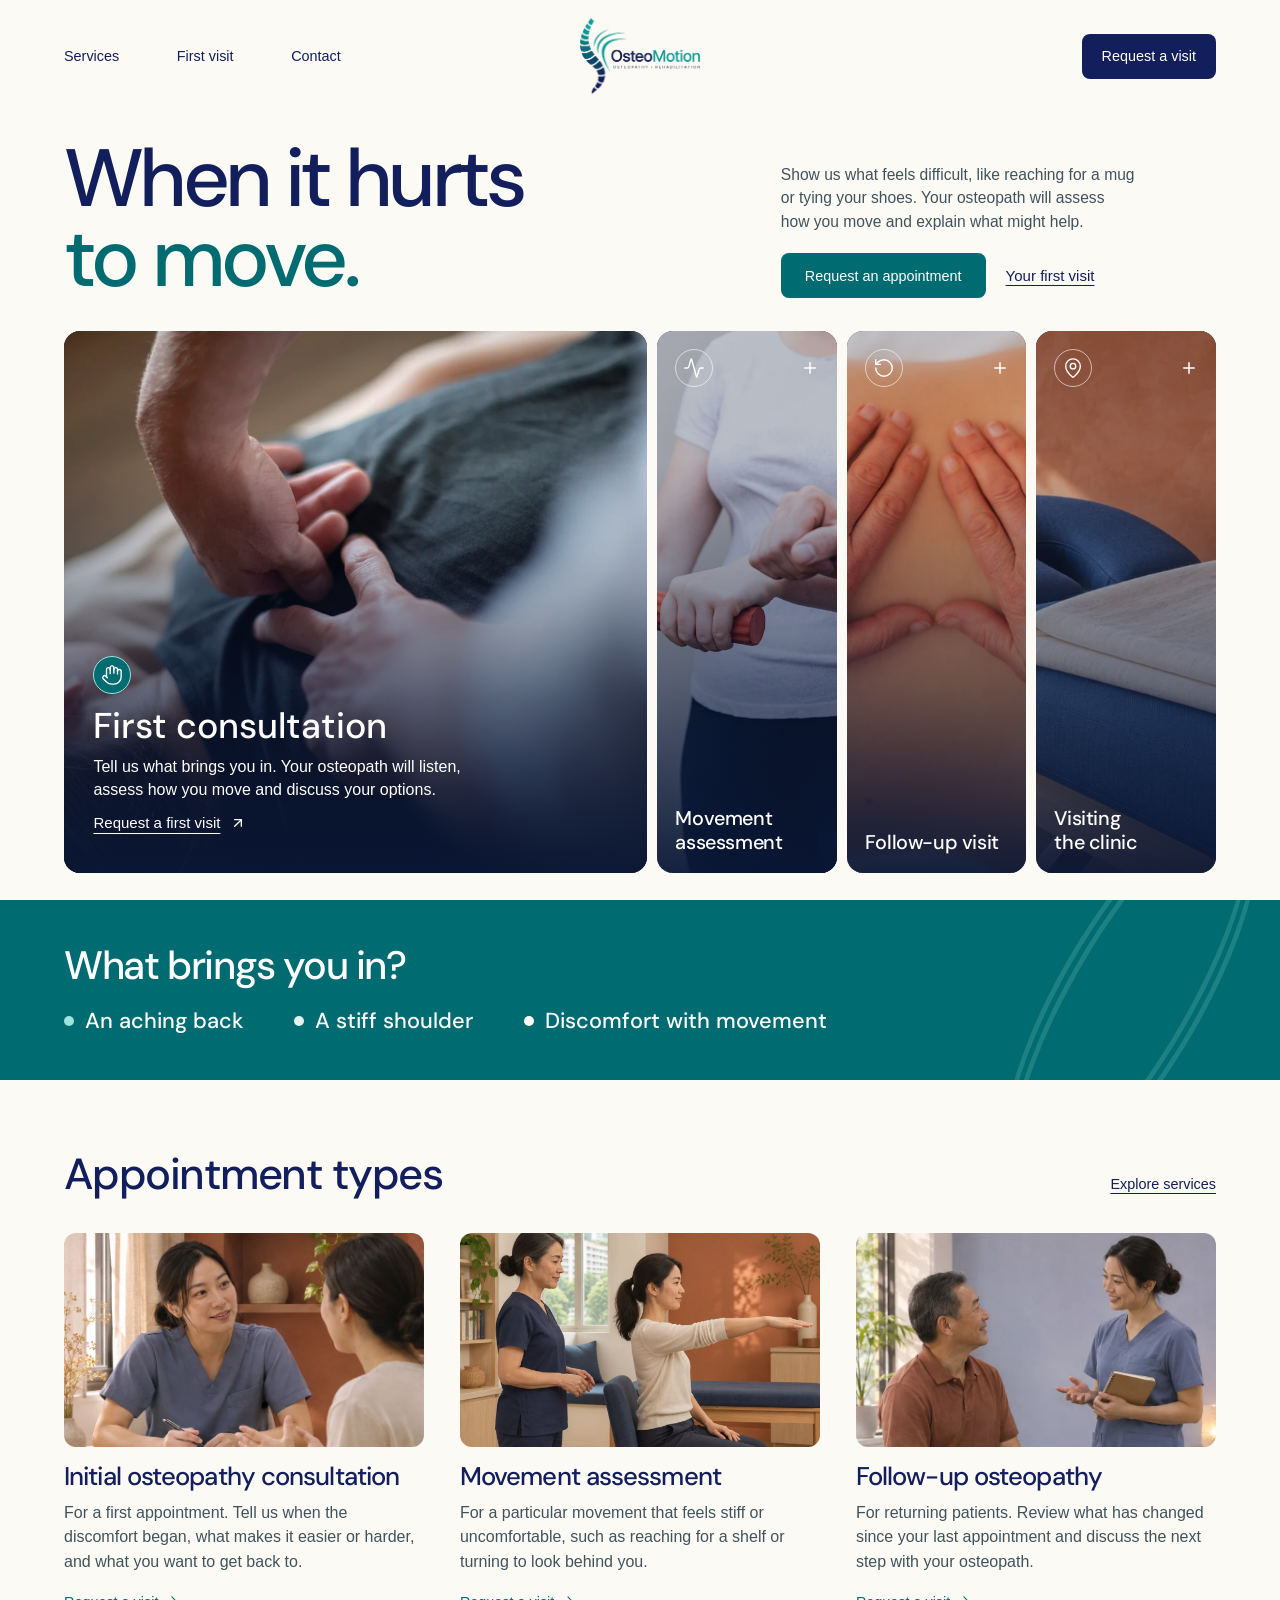
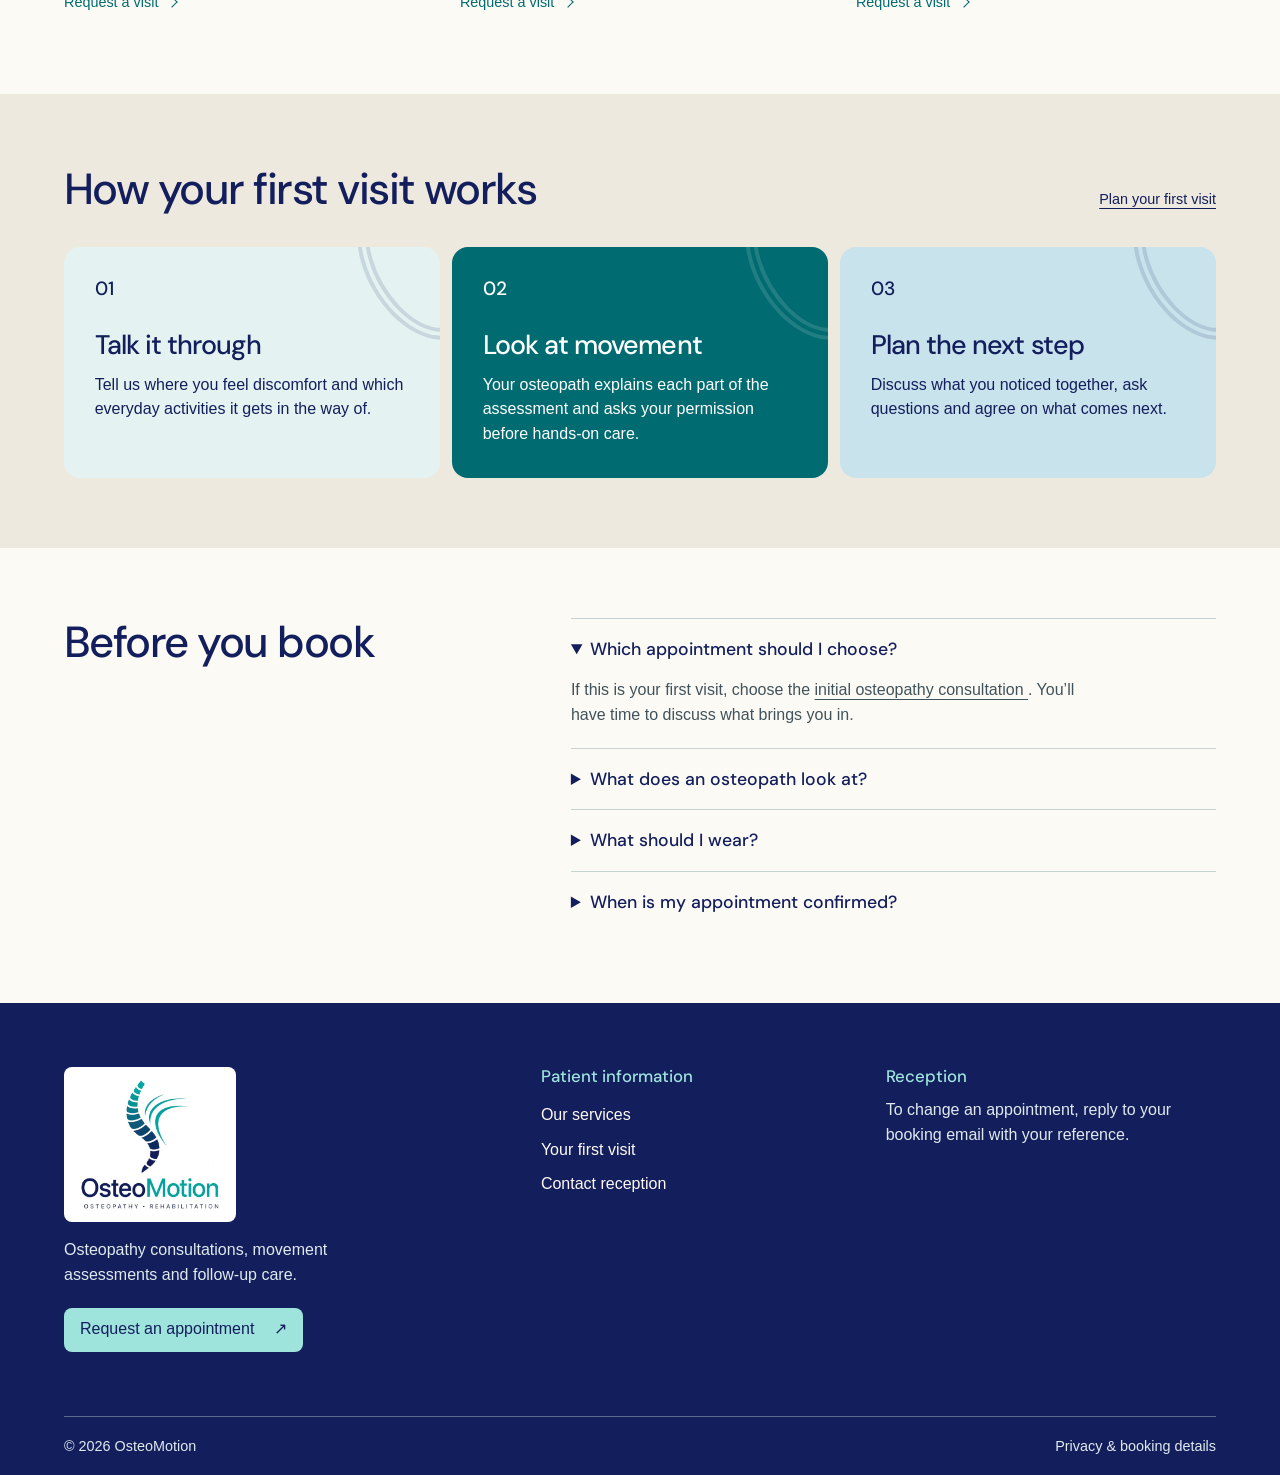
==== commit 3566f4bb: "Update responsive navigation spacing" ====
--- a/index.html
+++ b/index.html
@@ -25,10 +25,10 @@
 <meta name="twitter:image:alt" content="OsteoMotion logo and the words “When it hurts to move” beside an illustration of a clinic consultation.">
 
   <link rel="icon" type="image/png" sizes="192x192" href="assets/osteomotion-icon.png"/>
-  <link href="style.css?v=14" rel="stylesheet"/>
+  <link href="style.css?v=15" rel="stylesheet"/>
   <script defer="" src="draft.js">
   </script>
-  <link rel="stylesheet" href="assets/ui/home.css?v=4">
+  <link rel="stylesheet" href="assets/ui/home.css?v=5">
   <script defer src="assets/ui/home.js?v=3"></script>
  </head>
  <body class="index">
--- a/style.css
+++ b/style.css
@@ -19,6 +19,7 @@
   --body: #40535b;
   --rule: #c5d4d3;
   --field-border: #718888;
+  --header-height: 112px;
   --gutter: clamp(20px, 5vw, 76px);
   --display: "DM Sans", "Helvetica Neue", sans-serif;
   color: var(--ink);
@@ -42,17 +43,17 @@
 p { color: var(--body); }
 header { border-bottom: 1px solid var(--rule); }
 .bar, .foot, .brand, nav, .actions { display: flex; align-items: center; }
-.bar { min-height: 78px; gap: clamp(24px, 3vw, 44px); }
+.bar { min-height: calc(var(--header-height) + env(safe-area-inset-top)); padding-top: env(safe-area-inset-top); gap: clamp(26px, 4vw, 64px); }
 .brand { flex: none; width: fit-content; text-decoration: none; }
 .brand img { display: block; height: auto; }
 .bar .brand img { width: 122px; mix-blend-mode: multiply; }
-nav { margin-left: auto; gap: clamp(22px, 3vw, 42px); }
+nav { margin-left: auto; gap: clamp(28px, 4.5vw, 64px); }
 nav a, .book-top, .button, .under, .textbtn, .session-link, .foot > a:not(.brand), .menu {
   font-size: .9rem;
   font-weight: 500;
 }
 nav a, .book-top, .button, .session-link { text-decoration: none; }
-nav a { padding-block: 11px; }
+nav a { padding-block: 14px; white-space: nowrap; }
 nav a:hover, nav a[aria-current] { color: var(--teal-dark); text-decoration: underline; text-underline-offset: 6px; }
 .book-top, .button {
   display: inline-flex; align-items: center; justify-content: center; min-height: 45px;
@@ -126,12 +127,13 @@
   .services .service > div:nth-child(2) { grid-column: 2; grid-row: 1 / span 2; }
 }
 @media (max-width: 740px) {
-  .bar { min-height: 66px; gap: 12px; position: relative; }
+  :root { --header-height: 84px; }
+  .bar { gap: clamp(14px, 4vw, 24px); position: relative; }
   .bar .brand img { width: 91px; }
   .book-top { margin-left: auto; font-size: .85rem; padding: 6px 10px; }
-  .menu { display: inline-flex; align-items: center; min-height: 44px; padding: 4px 0; }
-  nav { display: none; position: absolute; z-index: 4; top: 100%; inset-inline: 0; padding: 12px var(--gutter); background: var(--paper); border-block: 1px solid var(--rule); }
-  nav.open { display: grid; gap: 0; }
+  .menu { display: inline-flex; align-items: center; min-height: 44px; min-width: 44px; justify-content: center; padding: 4px; }
+  nav { display: none; position: absolute; z-index: 4; top: 100%; inset-inline: 0; padding: 14px var(--gutter) 18px; background: var(--paper); border-block: 1px solid var(--rule); }
+  nav.open { display: grid; gap: 4px; }
   .serviceband .wrap { grid-template-columns: 1fr; gap: 16px; padding-block: 32px; }
   .sectionhead { display: flex; justify-content: space-between; align-items: center; gap: 12px; }
   .sectionhead h2 { --size: clamp(1.85rem, 6vw, 2.35rem); }
@@ -157,7 +159,7 @@
 
 /* The homepage navigation shares the photograph's top edge. */
 .index header { position: absolute; inset: 0 0 auto; z-index: 3; color: white; border: 0; }
-.index .bar { display: grid; grid-template-columns: 1fr auto 1fr; min-height: 90px; }
+.index .bar { display: grid; grid-template-columns: 1fr auto 1fr; }
 .index nav { grid-column: 1; grid-row: 1; margin: 0; }
 .index .bar .brand { grid-column: 2; grid-row: 1; }
 .index .bar .book-top { grid-column: 3; grid-row: 1; justify-self: end; }
@@ -196,7 +198,6 @@
 .hero .button { min-height: 48px; }
 .hero-secondary { display: inline-flex; align-items: center; min-height: 44px; font-size: .9rem; text-underline-offset: 5px; }
 .hero-secondary:hover { color: var(--aqua); }
-.index .bar { padding-top: env(safe-area-inset-top); }
 @media (orientation: landscape) {
   .index .bar, .hero-layout {
     padding-left: max(var(--gutter), env(safe-area-inset-left));
@@ -268,14 +269,13 @@
 .contact .notes section { border-color: var(--rule); }
 
 @media (min-width:741px) and (max-width:1000px) {
-  .index nav { gap: 17px; }
   .session-list { gap: 19px; }
   .services .service { grid-template-columns: 115px 1fr 1.2fr; }
   .services .service .session-link { grid-column: 2; grid-row: 2; }
   .services .service > div:nth-of-type(2), .service-portrait { grid-row: span 2; }
 }
 @media (max-width:740px) {
-  .index .bar { display: flex; min-height: 68px; }
+  .index .bar { display: flex; }
   .index nav { color: var(--ink); }
   .index .menu { color: white; }
   .hero-layout { padding-top: calc(82px + env(safe-area-inset-top)); padding-bottom: calc(24px + env(safe-area-inset-bottom)); }
@@ -305,7 +305,8 @@
 }
 
 @media (max-height: 520px) and (orientation: landscape) {
-  .index .bar { min-height: 58px; }
+  :root { --header-height: 72px; }
+  .bar .brand img { width: 90px; }
   .hero-layout { padding-block: calc(66px + env(safe-area-inset-top)) max(15px, env(safe-area-inset-bottom)); }
   .hero h1 { --size: clamp(2.9rem, 12vh, 4.2rem); }
   .hero-intro { margin: 10px 0; max-width: 42ch; font-size: .94rem; }
@@ -427,6 +428,6 @@
 }
 
 @media (max-width: 380px) {
-  .bar.wrap { padding-inline: 10px; gap: 7px; }
+  .bar.wrap { padding-inline: max(14px, env(safe-area-inset-left)) max(14px, env(safe-area-inset-right)); gap: 12px; }
   .bar .book-top { padding-inline: 7px; white-space: nowrap; }
 }
--- a/assets/ui/home.css
+++ b/assets/ui/home.css
@@ -1 +1 @@
-@layer properties{@supports (((-webkit-hyphens:none)) and (not (margin-trim:block))) or ((-moz-orient:inline) and (not (color:rgb(from red r g b)))){*,:before,:after,::backdrop{--tw-space-x-reverse:0;--tw-border-style:solid;--tw-gradient-position:initial;--tw-gradient-from:#0000;--tw-gradient-via:#0000;--tw-gradient-to:#0000;--tw-gradient-stops:initial;--tw-gradient-via-stops:initial;--tw-gradient-from-position:0%;--tw-gradient-via-position:50%;--tw-gradient-to-position:100%;--tw-font-weight:initial;--tw-tracking:initial;--tw-shadow:0 0 #0000;--tw-shadow-color:initial;--tw-shadow-alpha:100%;--tw-inset-shadow:0 0 #0000;--tw-inset-shadow-color:initial;--tw-inset-shadow-alpha:100%;--tw-ring-color:initial;--tw-ring-shadow:0 0 #0000;--tw-inset-ring-color:initial;--tw-inset-ring-shadow:0 0 #0000;--tw-ring-inset:initial;--tw-ring-offset-width:0px;--tw-ring-offset-color:#fff;--tw-ring-offset-shadow:0 0 #0000;--tw-outline-style:solid;--tw-blur:initial;--tw-brightness:initial;--tw-contrast:initial;--tw-grayscale:initial;--tw-hue-rotate:initial;--tw-invert:initial;--tw-opacity:initial;--tw-saturate:initial;--tw-sepia:initial;--tw-drop-shadow:initial;--tw-drop-shadow-color:initial;--tw-drop-shadow-alpha:100%;--tw-drop-shadow-size:initial}}}@layer theme{:root,:host{--color-black:#000;--color-white:#fff;--spacing:.25rem;--container-sm:24rem;--container-6xl:72rem;--text-xs:.75rem;--text-xs--line-height:calc(1 / .75);--text-sm:.875rem;--text-sm--line-height:calc(1.25 / .875);--text-base:1rem;--text-base--line-height: 1.5 ;--text-xl:1.25rem;--text-xl--line-height:calc(1.75 / 1.25);--text-2xl:1.5rem;--text-2xl--line-height:calc(2 / 1.5);--text-3xl:1.875rem;--text-3xl--line-height: 1.2 ;--text-4xl:2.25rem;--text-4xl--line-height:calc(2.5 / 2.25);--text-5xl:3rem;--text-5xl--line-height:1;--font-weight-normal:400;--font-weight-medium:500;--font-weight-semibold:600;--tracking-tight:-.025em;--radius-md:.375rem;--default-transition-duration:.15s;--default-transition-timing-function:cubic-bezier(.4, 0, .2, 1)}}.opto-ui .visible{visibility:visible}.opto-ui .absolute{position:absolute}.opto-ui .relative{position:relative}.opto-ui .inset-0{inset:0}.opto-ui .isolate{isolation:isolate}.opto-ui .-z-10{z-index:-10}.opto-ui .z-10{z-index:10}.opto-ui .container{width:100%}@media(min-width:40rem){.opto-ui .container{max-width:40rem}}@media(min-width:48rem){.opto-ui .container{max-width:48rem}}@media(min-width:64rem){.opto-ui .container{max-width:64rem}}@media(min-width:80rem){.opto-ui .container{max-width:80rem}}@media(min-width:96rem){.opto-ui .container{max-width:96rem}}.opto-ui .mx-auto{margin-inline:auto}.opto-ui .mt-1{margin-top:var(--spacing)}.opto-ui .mt-4{margin-top:calc(var(--spacing) * 4)}.opto-ui .flex{display:flex}.opto-ui .grid{display:grid}.opto-ui .hidden{display:none}.opto-ui .inline-flex{display:inline-flex}.opto-ui .aspect-16\/10{aspect-ratio:16/10}.opto-ui .aspect-16\/11{aspect-ratio:16/11}.opto-ui .aspect-square{aspect-ratio:1}.opto-ui .size-9{width:calc(var(--spacing) * 9);height:calc(var(--spacing) * 9)}.opto-ui .size-full{width:100%;height:100%}.opto-ui .h-9{height:calc(var(--spacing) * 9)}.opto-ui .h-10{height:calc(var(--spacing) * 10)}.opto-ui .h-11{height:calc(var(--spacing) * 11)}.opto-ui .h-full{height:100%}.opto-ui .w-10{width:calc(var(--spacing) * 10)}.opto-ui .w-full{width:100%}.opto-ui .max-w-6xl{max-width:var(--container-6xl)}.opto-ui .max-w-sm{max-width:var(--container-sm)}.opto-ui .shrink-0{flex-shrink:0}.opto-ui .grid-cols-1{grid-template-columns:repeat(1,minmax(0,1fr))}.opto-ui .flex-col{flex-direction:column}.opto-ui .items-center{align-items:center}.opto-ui .items-end{align-items:flex-end}.opto-ui .items-start{align-items:flex-start}.opto-ui .justify-center{justify-content:center}.opto-ui .gap-3{gap:calc(var(--spacing) * 3)}.opto-ui .gap-4{gap:calc(var(--spacing) * 4)}.opto-ui .gap-5{gap:calc(var(--spacing) * 5)}.opto-ui .gap-8{gap:calc(var(--spacing) * 8)}.opto-ui .gap-10{gap:calc(var(--spacing) * 10)}.opto-ui .gap-12{gap:calc(var(--spacing) * 12)}:where(.opto-ui .-space-x-2\.5>:not(:last-child)){--tw-space-x-reverse:0;margin-inline-start:calc(calc(var(--spacing) * -2.5) * var(--tw-space-x-reverse));margin-inline-end:calc(calc(var(--spacing) * -2.5) * calc(1 - var(--tw-space-x-reverse)))}.opto-ui .overflow-hidden{overflow:hidden}.opto-ui .rounded-full{border-radius:2147483647px}.opto-ui .rounded-md{border-radius:var(--radius-md)}.opto-ui .border{border-style:var(--tw-border-style);border-width:1px}.opto-ui .border-input{border-color:var(--field-border)}.opto-ui .bg-background{background-color:var(--paper)}.opto-ui .bg-destructive{background-color:#9b3027}.opto-ui .bg-muted{background-color:var(--warm)}.opto-ui .bg-primary{background-color:var(--teal-dark)}.opto-ui .bg-secondary{background-color:var(--aqua)}.opto-ui .bg-linear-to-br{--tw-gradient-position:to bottom right}@supports (background-image:linear-gradient(in lab,red,red)){.opto-ui .bg-linear-to-br{--tw-gradient-position:to bottom right in oklab}}.opto-ui .bg-linear-to-br{background-image:linear-gradient(var(--tw-gradient-stops))}.opto-ui .from-black\/60{--tw-gradient-from:#0009}@supports (color:color-mix(in lab,red,red)){.opto-ui .from-black\/60{--tw-gradient-from:color-mix(in oklab, var(--color-black) 60%, transparent)}}.opto-ui .from-black\/60{--tw-gradient-stops:var(--tw-gradient-via-stops,var(--tw-gradient-position), var(--tw-gradient-from) var(--tw-gradient-from-position), var(--tw-gradient-to) var(--tw-gradient-to-position))}.opto-ui .via-black\/35{--tw-gradient-via:#00000059}@supports (color:color-mix(in lab,red,red)){.opto-ui .via-black\/35{--tw-gradient-via:color-mix(in oklab, var(--color-black) 35%, transparent)}}.opto-ui .via-black\/35{--tw-gradient-via-stops:var(--tw-gradient-position), var(--tw-gradient-from) var(--tw-gradient-from-position), var(--tw-gradient-via) var(--tw-gradient-via-position), var(--tw-gradient-to) var(--tw-gradient-to-position);--tw-gradient-stops:var(--tw-gradient-via-stops)}.opto-ui .to-transparent{--tw-gradient-to:transparent;--tw-gradient-stops:var(--tw-gradient-via-stops,var(--tw-gradient-position), var(--tw-gradient-from) var(--tw-gradient-from-position), var(--tw-gradient-to) var(--tw-gradient-to-position))}.opto-ui .object-cover{object-fit:cover}.opto-ui .p-5{padding:calc(var(--spacing) * 5)}.opto-ui .p-6{padding:calc(var(--spacing) * 6)}.opto-ui .px-3{padding-inline:calc(var(--spacing) * 3)}.opto-ui .px-4{padding-inline:calc(var(--spacing) * 4)}.opto-ui .px-6{padding-inline:calc(var(--spacing) * 6)}.opto-ui .px-8{padding-inline:calc(var(--spacing) * 8)}.opto-ui .py-2{padding-block:calc(var(--spacing) * 2)}.opto-ui .py-14{padding-block:calc(var(--spacing) * 14)}.opto-ui .py-20{padding-block:calc(var(--spacing) * 20)}.opto-ui .text-2xl{font-size:var(--text-2xl);line-height:var(--tw-leading,var(--text-2xl--line-height))}.opto-ui .text-3xl{font-size:var(--text-3xl);line-height:var(--tw-leading,var(--text-3xl--line-height))}.opto-ui .text-sm{font-size:var(--text-sm);line-height:var(--tw-leading,var(--text-sm--line-height))}.opto-ui .text-xl{font-size:var(--text-xl);line-height:var(--tw-leading,var(--text-xl--line-height))}.opto-ui .text-xs{font-size:var(--text-xs);line-height:var(--tw-leading,var(--text-xs--line-height))}.opto-ui .font-medium{--tw-font-weight:var(--font-weight-medium);font-weight:var(--font-weight-medium)}.opto-ui .font-normal{--tw-font-weight:var(--font-weight-normal);font-weight:var(--font-weight-normal)}.opto-ui .font-semibold{--tw-font-weight:var(--font-weight-semibold);font-weight:var(--font-weight-semibold)}.opto-ui .tracking-tight{--tw-tracking:var(--tracking-tight);letter-spacing:var(--tracking-tight)}.opto-ui .text-balance{text-wrap:balance}.opto-ui .whitespace-nowrap{white-space:nowrap}.opto-ui .text-destructive-foreground{color:#fff}.opto-ui .text-foreground{color:var(--navy)}.opto-ui .text-muted-foreground{color:var(--body)}.opto-ui .text-primary{color:var(--teal-dark)}.opto-ui .text-primary-foreground{color:#fff}.opto-ui .text-secondary-foreground{color:var(--navy)}.opto-ui .text-white{color:var(--color-white)}.opto-ui .text-white\/90{color:#ffffffe6}@supports (color:color-mix(in lab,red,red)){.opto-ui .text-white\/90{color:color-mix(in oklab,var(--color-white) 90%,transparent)}}.opto-ui .underline-offset-4{text-underline-offset:4px}.opto-ui .ring-2{--tw-ring-shadow:var(--tw-ring-inset, ) 0 0 0 calc(2px + var(--tw-ring-offset-width)) var(--tw-ring-color,currentcolor);box-shadow:var(--tw-inset-shadow),var(--tw-inset-ring-shadow),var(--tw-ring-offset-shadow),var(--tw-ring-shadow),var(--tw-shadow)}.opto-ui .ring-background{--tw-ring-color:var(--paper)}.opto-ui .ring-offset-background{--tw-ring-offset-color:var(--paper)}.opto-ui .outline{outline-style:var(--tw-outline-style);outline-width:1px}.opto-ui .outline-black\/10{outline-color:#0000001a}@supports (color:color-mix(in lab,red,red)){.opto-ui .outline-black\/10{outline-color:color-mix(in oklab,var(--color-black) 10%,transparent)}}.opto-ui .invert{--tw-invert:invert(100%);filter:var(--tw-blur, ) var(--tw-brightness, ) var(--tw-contrast, ) var(--tw-grayscale, ) var(--tw-hue-rotate, ) var(--tw-invert, ) var(--tw-saturate, ) var(--tw-sepia, ) var(--tw-drop-shadow, )}.opto-ui .transition-colors{transition-property:color,background-color,border-color,outline-color,text-decoration-color,fill,stroke,--tw-gradient-from,--tw-gradient-via,--tw-gradient-to;transition-timing-function:var(--tw-ease,var(--default-transition-timing-function));transition-duration:var(--tw-duration,var(--default-transition-duration))}@media(hover:hover){.opto-ui .hover\:bg-accent:hover{background-color:var(--mist)}.opto-ui .hover\:bg-destructive\/90:hover{background-color:#9b3027e6}.opto-ui .hover\:bg-primary\/90:hover{background-color:var(--teal-dark)}@supports (color:color-mix(in lab,red,red)){.opto-ui .hover\:bg-primary\/90:hover{background-color:color-mix(in oklab,var(--teal-dark) 90%,transparent)}}.opto-ui .hover\:bg-secondary\/80:hover{background-color:var(--aqua)}@supports (color:color-mix(in lab,red,red)){.opto-ui .hover\:bg-secondary\/80:hover{background-color:color-mix(in oklab,var(--aqua) 80%,transparent)}}.opto-ui .hover\:text-accent-foreground:hover{color:var(--navy)}.opto-ui .hover\:underline:hover{text-decoration-line:underline}}.opto-ui .focus-visible\:ring-2:focus-visible{--tw-ring-shadow:var(--tw-ring-inset, ) 0 0 0 calc(2px + var(--tw-ring-offset-width)) var(--tw-ring-color,currentcolor);box-shadow:var(--tw-inset-shadow),var(--tw-inset-ring-shadow),var(--tw-ring-offset-shadow),var(--tw-ring-shadow),var(--tw-shadow)}.opto-ui .focus-visible\:ring-ring:focus-visible{--tw-ring-color:var(--teal-dark)}.opto-ui .focus-visible\:ring-offset-2:focus-visible{--tw-ring-offset-width:2px;--tw-ring-offset-shadow:var(--tw-ring-inset, ) 0 0 0 var(--tw-ring-offset-width) var(--tw-ring-offset-color)}.opto-ui .focus-visible\:outline-none:focus-visible{--tw-outline-style:none;outline-style:none}.opto-ui .disabled\:pointer-events-none:disabled{pointer-events:none}.opto-ui .disabled\:opacity-50:disabled{opacity:.5}@media(min-width:40rem){.opto-ui .sm\:gap-5{gap:calc(var(--spacing) * 5)}.opto-ui .sm\:gap-6{gap:calc(var(--spacing) * 6)}.opto-ui .sm\:gap-12{gap:calc(var(--spacing) * 12)}.opto-ui .sm\:gap-16{gap:calc(var(--spacing) * 16)}.opto-ui .sm\:p-6{padding:calc(var(--spacing) * 6)}.opto-ui .sm\:p-8{padding:calc(var(--spacing) * 8)}.opto-ui .sm\:py-20{padding-block:calc(var(--spacing) * 20)}.opto-ui .sm\:py-28{padding-block:calc(var(--spacing) * 28)}.opto-ui .sm\:text-2xl{font-size:var(--text-2xl);line-height:var(--tw-leading,var(--text-2xl--line-height))}.opto-ui .sm\:text-3xl{font-size:var(--text-3xl);line-height:var(--tw-leading,var(--text-3xl--line-height))}.opto-ui .sm\:text-4xl{font-size:var(--text-4xl);line-height:var(--tw-leading,var(--text-4xl--line-height))}.opto-ui .sm\:text-base{font-size:var(--text-base);line-height:var(--tw-leading,var(--text-base--line-height))}}@media(min-width:48rem){.opto-ui .md\:grid-cols-2{grid-template-columns:repeat(2,minmax(0,1fr))}.opto-ui .md\:text-4xl{font-size:var(--text-4xl);line-height:var(--tw-leading,var(--text-4xl--line-height))}.opto-ui .md\:text-5xl{font-size:var(--text-5xl);line-height:var(--tw-leading,var(--text-5xl--line-height))}}@media(min-width:64rem){.opto-ui .lg\:grid-cols-2{grid-template-columns:repeat(2,minmax(0,1fr))}.opto-ui .lg\:gap-12{gap:calc(var(--spacing) * 12)}.opto-ui .lg\:gap-16{gap:calc(var(--spacing) * 16)}}@media(prefers-color-scheme:dark){.opto-ui .dark\:outline-white\/10{outline-color:#ffffff1a}@supports (color:color-mix(in lab,red,red)){.opto-ui .dark\:outline-white\/10{outline-color:color-mix(in oklab,var(--color-white) 10%,transparent)}}}.index:has(.opto-ui) header{color:var(--navy);background:var(--paper)}.index:has(.opto-ui) .book-top{background:var(--navy);color:#fff}.index:has(.opto-ui) .book-top:hover{background:var(--teal-dark)}.index:has(.opto-ui) header :focus-visible{outline-color:var(--teal-dark)}.index:has(.opto-ui) .menu{color:var(--navy)}.visit-hero{background:var(--paper);color:var(--navy)}.visit-hero .visit-shell{width:min(100%,1490px);max-width:none;min-height:100dvh;padding:clamp(108px,13vh,155px) var(--gutter) clamp(20px,3vh,38px);flex-flow:column;gap:clamp(22px,3.6vh,44px);margin-inline:auto;display:flex}.visit-hero .visit-head{grid-template-columns:minmax(0,1.2fr) minmax(0,.8fr);align-items:end;gap:clamp(24px,5vw,100px);display:grid}.visit-hero h1.visit-title{font:500 clamp(3.7rem,6.35vw,6.3rem)/.98 var(--display);letter-spacing:-.057em;white-space:pre-line;color:var(--teal-dark)}.visit-hero h1.visit-title:first-line,.visit-hero h1.visit-title>span:first-line{color:var(--navy)}.visit-intro{align-content:end;gap:16px;display:grid}.visit-hero .visit-intro p{max-width:47ch;font-size:clamp(.96rem,1.22vw,1.13rem);line-height:1.5}.visit-actions{flex-wrap:wrap;align-items:center;gap:8px 20px;display:flex}.visit-actions a:not(.button){text-underline-offset:4px;font-size:.94rem}.visit-hero .visit-media{flex:1;min-height:0;display:flex}.visit-deck{grid-template-columns:var(--visit-columns);grid-template-rows:1fr;gap:10px;width:100%;min-height:clamp(280px,43vh,600px);margin:0;padding:0;list-style:none;transition:grid-template-columns .42s cubic-bezier(.22,1,.36,1);display:grid}.visit-panel{isolation:isolate;border-radius:var(--radius-panel,16px);background:var(--navy);color:#fff;flex-direction:column;justify-content:flex-end;align-items:flex-start;gap:10px;min-width:0;padding:clamp(18px,2.3vw,38px);display:flex;position:relative;overflow:hidden}.visit-panel img{z-index:-2;object-fit:cover;object-position:center;width:100%;height:100%;position:absolute;inset:0}.visit-panel:before{content:"";z-index:-1;background:linear-gradient(#0000 25%,#0a1735a3 68%,#0a1735f5);position:absolute;inset:0}.visit-panel:focus-within{outline:3px solid var(--teal-dark);outline-offset:2px}.visit-switch-heading,.visit-fallback h2{font:500 clamp(1.55rem,2.8vw,2.8rem)/1.1 var(--display);letter-spacing:-.04em;margin:0}.visit-switch{cursor:pointer;font:inherit;color:#fff;text-align:left;background:0 0;border:0;flex-direction:column;align-items:flex-start;gap:12px;padding:0;display:flex}.visit-switch:focus-visible,.visit-link:focus-visible{outline-offset:3px;outline:2px solid #fff}.visit-icon{border:1px solid #ffffff96;border-radius:50%;place-items:center;width:38px;height:38px;display:grid}.visit-panel[data-active=true] .visit-icon{background:var(--teal-dark);border-color:var(--aqua)}.visit-plus{display:none}.visit-detail p,.visit-fallback .visit-panel p{color:#fff;max-width:47ch;font-size:1rem;line-height:1.45}.visit-detail[hidden]{display:none}.visit-link{color:#fff;text-underline-offset:5px;align-items:center;gap:10px;min-height:42px;font-size:.94rem;text-decoration:underline;display:inline-flex}.visit-panel[data-active=false]{padding:0}.visit-panel[data-active=false]:before{background:linear-gradient(#0a173537 24%,#0a173591 65%,#0a1735f0)}.visit-panel[data-active=false] .visit-switch-heading{width:100%;height:100%}.visit-panel[data-active=false] .visit-switch{grid-template-rows:auto 1fr;grid-template-columns:1fr auto;align-items:center;gap:8px;width:100%;height:100%;padding:clamp(12px,1.4vw,22px);display:grid}.visit-panel[data-active=false] .visit-name{letter-spacing:-.02em;grid-area:2/1/auto/-1;align-self:end;width:100%;font-size:clamp(1rem,1.55vw,1.5rem);line-height:1.2}.visit-panel[data-active=false] .visit-plus{grid-area:1/2;justify-self:end;display:block}.visit-fallback .visit-deck{grid-template-columns:repeat(4,minmax(0,1fr))}@media(min-width:768px)and (max-width:1023px){.visit-hero .visit-deck{--visit-open-track:2.5fr}.visit-fallback .visit-deck{grid-template-columns:repeat(2,minmax(0,1fr))}.visit-fallback .visit-panel{min-height:240px}}@media(max-width:767px){.visit-hero .visit-shell{padding:calc(79px + env(safe-area-inset-top)) var(--gutter) max(16px,env(safe-area-inset-bottom));gap:18px}.visit-hero .visit-head{grid-template-columns:1fr;gap:12px}.visit-hero h1.visit-title{white-space:normal;max-width:18ch;font-size:clamp(2.65rem,8vw,4rem)}.visit-hero .visit-intro{gap:10px}.visit-hero .visit-intro p{font-size:.94rem;line-height:1.42}.visit-hero .visit-deck{grid-template-columns:1fr;grid-template-rows:var(--visit-rows);gap:6px;min-height:345px}.visit-panel{gap:6px;padding:18px}.visit-switch{flex-direction:row;align-items:center;gap:8px}.visit-icon{width:29px;height:29px}.visit-icon svg{width:17px;height:17px}.visit-panel[data-active=false] .visit-switch{flex-direction:row;justify-content:start;align-items:center;min-height:48px;padding:8px 16px;display:flex}.visit-panel[data-active=false] .visit-name{align-self:center;width:auto;font-size:1.04rem}.visit-panel[data-active=false] .visit-plus{margin-left:auto;position:static}.visit-panel[data-active=false]:before{background:#0a1735b8}.visit-detail p,.visit-fallback .visit-panel p{font-size:.92rem}.visit-fallback .visit-deck{grid-template-rows:auto}.visit-fallback .visit-panel{min-height:210px}}@media(prefers-reduced-motion:reduce){.visit-deck{transition:none}}@media(max-width:380px)and (max-height:715px){.visit-hero .visit-shell{gap:8px;padding-top:68px;padding-bottom:8px}.visit-hero .visit-head{gap:6px}.visit-hero h1.visit-title{font-size:2.35rem}.visit-hero .visit-intro{gap:6px}.visit-intro .visit-actions{gap:9px}.visit-actions .button{padding-inline:10px;font-size:.82rem}.visit-actions a:not(.button){font-size:.82rem}.visit-hero .visit-deck{min-height:290px}.visit-panel{padding:12px}.visit-panel[data-active=false] .visit-switch{min-height:44px;padding:6px 12px}}@media(min-width:768px)and (max-height:520px){.visit-hero .visit-shell{gap:12px;padding-top:68px;padding-bottom:12px}.visit-hero .visit-head{grid-template-columns:1fr 1.2fr;gap:24px}.visit-hero h1.visit-title{font-size:2.8rem}.visit-hero .visit-intro{gap:5px}.visit-hero .visit-intro p,.visit-detail p{font-size:.85rem}.visit-deck{min-height:162px}.visit-panel{gap:4px;padding:12px}.visit-switch{flex-direction:row;align-items:center;gap:7px}.visit-switch-heading{font-size:1.35rem}.visit-icon{width:26px;height:26px}.visit-link{min-height:32px}}@property --tw-space-x-reverse{syntax:"*";inherits:false;initial-value:0}@property --tw-border-style{syntax:"*";inherits:false;initial-value:solid}@property --tw-gradient-position{syntax:"*";inherits:false}@property --tw-gradient-from{syntax:"<color>";inherits:false;initial-value:#0000}@property --tw-gradient-via{syntax:"<color>";inherits:false;initial-value:#0000}@property --tw-gradient-to{syntax:"<color>";inherits:false;initial-value:#0000}@property --tw-gradient-stops{syntax:"*";inherits:false}@property --tw-gradient-via-stops{syntax:"*";inherits:false}@property --tw-gradient-from-position{syntax:"<length-percentage>";inherits:false;initial-value:0%}@property --tw-gradient-via-position{syntax:"<length-percentage>";inherits:false;initial-value:50%}@property --tw-gradient-to-position{syntax:"<length-percentage>";inherits:false;initial-value:100%}@property --tw-font-weight{syntax:"*";inherits:false}@property --tw-tracking{syntax:"*";inherits:false}@property --tw-shadow{syntax:"*";inherits:false;initial-value:0 0 #0000}@property --tw-shadow-color{syntax:"*";inherits:false}@property --tw-shadow-alpha{syntax:"<percentage>";inherits:false;initial-value:100%}@property --tw-inset-shadow{syntax:"*";inherits:false;initial-value:0 0 #0000}@property --tw-inset-shadow-color{syntax:"*";inherits:false}@property --tw-inset-shadow-alpha{syntax:"<percentage>";inherits:false;initial-value:100%}@property --tw-ring-color{syntax:"*";inherits:false}@property --tw-ring-shadow{syntax:"*";inherits:false;initial-value:0 0 #0000}@property --tw-inset-ring-color{syntax:"*";inherits:false}@property --tw-inset-ring-shadow{syntax:"*";inherits:false;initial-value:0 0 #0000}@property --tw-ring-inset{syntax:"*";inherits:false}@property --tw-ring-offset-width{syntax:"<length>";inherits:false;initial-value:0}@property --tw-ring-offset-color{syntax:"*";inherits:false;initial-value:#fff}@property --tw-ring-offset-shadow{syntax:"*";inherits:false;initial-value:0 0 #0000}@property --tw-outline-style{syntax:"*";inherits:false;initial-value:solid}@property --tw-blur{syntax:"*";inherits:false}@property --tw-brightness{syntax:"*";inherits:false}@property --tw-contrast{syntax:"*";inherits:false}@property --tw-grayscale{syntax:"*";inherits:false}@property --tw-hue-rotate{syntax:"*";inherits:false}@property --tw-invert{syntax:"*";inherits:false}@property --tw-opacity{syntax:"*";inherits:false}@property --tw-saturate{syntax:"*";inherits:false}@property --tw-sepia{syntax:"*";inherits:false}@property --tw-drop-shadow{syntax:"*";inherits:false}@property --tw-drop-shadow-color{syntax:"*";inherits:false}@property --tw-drop-shadow-alpha{syntax:"<percentage>";inherits:false;initial-value:100%}@property --tw-drop-shadow-size{syntax:"*";inherits:false}
+@layer properties{@supports (((-webkit-hyphens:none)) and (not (margin-trim:block))) or ((-moz-orient:inline) and (not (color:rgb(from red r g b)))){*,:before,:after,::backdrop{--tw-space-x-reverse:0;--tw-border-style:solid;--tw-gradient-position:initial;--tw-gradient-from:#0000;--tw-gradient-via:#0000;--tw-gradient-to:#0000;--tw-gradient-stops:initial;--tw-gradient-via-stops:initial;--tw-gradient-from-position:0%;--tw-gradient-via-position:50%;--tw-gradient-to-position:100%;--tw-font-weight:initial;--tw-tracking:initial;--tw-shadow:0 0 #0000;--tw-shadow-color:initial;--tw-shadow-alpha:100%;--tw-inset-shadow:0 0 #0000;--tw-inset-shadow-color:initial;--tw-inset-shadow-alpha:100%;--tw-ring-color:initial;--tw-ring-shadow:0 0 #0000;--tw-inset-ring-color:initial;--tw-inset-ring-shadow:0 0 #0000;--tw-ring-inset:initial;--tw-ring-offset-width:0px;--tw-ring-offset-color:#fff;--tw-ring-offset-shadow:0 0 #0000;--tw-outline-style:solid;--tw-blur:initial;--tw-brightness:initial;--tw-contrast:initial;--tw-grayscale:initial;--tw-hue-rotate:initial;--tw-invert:initial;--tw-opacity:initial;--tw-saturate:initial;--tw-sepia:initial;--tw-drop-shadow:initial;--tw-drop-shadow-color:initial;--tw-drop-shadow-alpha:100%;--tw-drop-shadow-size:initial}}}@layer theme{:root,:host{--color-black:#000;--color-white:#fff;--spacing:.25rem;--container-sm:24rem;--container-6xl:72rem;--text-xs:.75rem;--text-xs--line-height:calc(1 / .75);--text-sm:.875rem;--text-sm--line-height:calc(1.25 / .875);--text-base:1rem;--text-base--line-height: 1.5 ;--text-xl:1.25rem;--text-xl--line-height:calc(1.75 / 1.25);--text-2xl:1.5rem;--text-2xl--line-height:calc(2 / 1.5);--text-3xl:1.875rem;--text-3xl--line-height: 1.2 ;--text-4xl:2.25rem;--text-4xl--line-height:calc(2.5 / 2.25);--text-5xl:3rem;--text-5xl--line-height:1;--font-weight-normal:400;--font-weight-medium:500;--font-weight-semibold:600;--tracking-tight:-.025em;--radius-md:.375rem;--default-transition-duration:.15s;--default-transition-timing-function:cubic-bezier(.4, 0, .2, 1)}}.opto-ui .visible{visibility:visible}.opto-ui .absolute{position:absolute}.opto-ui .relative{position:relative}.opto-ui .inset-0{inset:0}.opto-ui .isolate{isolation:isolate}.opto-ui .-z-10{z-index:-10}.opto-ui .z-10{z-index:10}.opto-ui .container{width:100%}@media(min-width:40rem){.opto-ui .container{max-width:40rem}}@media(min-width:48rem){.opto-ui .container{max-width:48rem}}@media(min-width:64rem){.opto-ui .container{max-width:64rem}}@media(min-width:80rem){.opto-ui .container{max-width:80rem}}@media(min-width:96rem){.opto-ui .container{max-width:96rem}}.opto-ui .mx-auto{margin-inline:auto}.opto-ui .mt-1{margin-top:var(--spacing)}.opto-ui .mt-4{margin-top:calc(var(--spacing) * 4)}.opto-ui .flex{display:flex}.opto-ui .grid{display:grid}.opto-ui .hidden{display:none}.opto-ui .inline-flex{display:inline-flex}.opto-ui .aspect-16\/10{aspect-ratio:16/10}.opto-ui .aspect-16\/11{aspect-ratio:16/11}.opto-ui .aspect-square{aspect-ratio:1}.opto-ui .size-9{width:calc(var(--spacing) * 9);height:calc(var(--spacing) * 9)}.opto-ui .size-full{width:100%;height:100%}.opto-ui .h-9{height:calc(var(--spacing) * 9)}.opto-ui .h-10{height:calc(var(--spacing) * 10)}.opto-ui .h-11{height:calc(var(--spacing) * 11)}.opto-ui .h-full{height:100%}.opto-ui .w-10{width:calc(var(--spacing) * 10)}.opto-ui .w-full{width:100%}.opto-ui .max-w-6xl{max-width:var(--container-6xl)}.opto-ui .max-w-sm{max-width:var(--container-sm)}.opto-ui .shrink-0{flex-shrink:0}.opto-ui .grid-cols-1{grid-template-columns:repeat(1,minmax(0,1fr))}.opto-ui .flex-col{flex-direction:column}.opto-ui .items-center{align-items:center}.opto-ui .items-end{align-items:flex-end}.opto-ui .items-start{align-items:flex-start}.opto-ui .justify-center{justify-content:center}.opto-ui .gap-3{gap:calc(var(--spacing) * 3)}.opto-ui .gap-4{gap:calc(var(--spacing) * 4)}.opto-ui .gap-5{gap:calc(var(--spacing) * 5)}.opto-ui .gap-8{gap:calc(var(--spacing) * 8)}.opto-ui .gap-10{gap:calc(var(--spacing) * 10)}.opto-ui .gap-12{gap:calc(var(--spacing) * 12)}:where(.opto-ui .-space-x-2\.5>:not(:last-child)){--tw-space-x-reverse:0;margin-inline-start:calc(calc(var(--spacing) * -2.5) * var(--tw-space-x-reverse));margin-inline-end:calc(calc(var(--spacing) * -2.5) * calc(1 - var(--tw-space-x-reverse)))}.opto-ui .overflow-hidden{overflow:hidden}.opto-ui .rounded-full{border-radius:2147483647px}.opto-ui .rounded-md{border-radius:var(--radius-md)}.opto-ui .border{border-style:var(--tw-border-style);border-width:1px}.opto-ui .border-input{border-color:var(--field-border)}.opto-ui .bg-background{background-color:var(--paper)}.opto-ui .bg-destructive{background-color:#9b3027}.opto-ui .bg-muted{background-color:var(--warm)}.opto-ui .bg-primary{background-color:var(--teal-dark)}.opto-ui .bg-secondary{background-color:var(--aqua)}.opto-ui .bg-linear-to-br{--tw-gradient-position:to bottom right}@supports (background-image:linear-gradient(in lab,red,red)){.opto-ui .bg-linear-to-br{--tw-gradient-position:to bottom right in oklab}}.opto-ui .bg-linear-to-br{background-image:linear-gradient(var(--tw-gradient-stops))}.opto-ui .from-black\/60{--tw-gradient-from:#0009}@supports (color:color-mix(in lab,red,red)){.opto-ui .from-black\/60{--tw-gradient-from:color-mix(in oklab, var(--color-black) 60%, transparent)}}.opto-ui .from-black\/60{--tw-gradient-stops:var(--tw-gradient-via-stops,var(--tw-gradient-position), var(--tw-gradient-from) var(--tw-gradient-from-position), var(--tw-gradient-to) var(--tw-gradient-to-position))}.opto-ui .via-black\/35{--tw-gradient-via:#00000059}@supports (color:color-mix(in lab,red,red)){.opto-ui .via-black\/35{--tw-gradient-via:color-mix(in oklab, var(--color-black) 35%, transparent)}}.opto-ui .via-black\/35{--tw-gradient-via-stops:var(--tw-gradient-position), var(--tw-gradient-from) var(--tw-gradient-from-position), var(--tw-gradient-via) var(--tw-gradient-via-position), var(--tw-gradient-to) var(--tw-gradient-to-position);--tw-gradient-stops:var(--tw-gradient-via-stops)}.opto-ui .to-transparent{--tw-gradient-to:transparent;--tw-gradient-stops:var(--tw-gradient-via-stops,var(--tw-gradient-position), var(--tw-gradient-from) var(--tw-gradient-from-position), var(--tw-gradient-to) var(--tw-gradient-to-position))}.opto-ui .object-cover{object-fit:cover}.opto-ui .p-5{padding:calc(var(--spacing) * 5)}.opto-ui .p-6{padding:calc(var(--spacing) * 6)}.opto-ui .px-3{padding-inline:calc(var(--spacing) * 3)}.opto-ui .px-4{padding-inline:calc(var(--spacing) * 4)}.opto-ui .px-6{padding-inline:calc(var(--spacing) * 6)}.opto-ui .px-8{padding-inline:calc(var(--spacing) * 8)}.opto-ui .py-2{padding-block:calc(var(--spacing) * 2)}.opto-ui .py-14{padding-block:calc(var(--spacing) * 14)}.opto-ui .py-20{padding-block:calc(var(--spacing) * 20)}.opto-ui .text-2xl{font-size:var(--text-2xl);line-height:var(--tw-leading,var(--text-2xl--line-height))}.opto-ui .text-3xl{font-size:var(--text-3xl);line-height:var(--tw-leading,var(--text-3xl--line-height))}.opto-ui .text-sm{font-size:var(--text-sm);line-height:var(--tw-leading,var(--text-sm--line-height))}.opto-ui .text-xl{font-size:var(--text-xl);line-height:var(--tw-leading,var(--text-xl--line-height))}.opto-ui .text-xs{font-size:var(--text-xs);line-height:var(--tw-leading,var(--text-xs--line-height))}.opto-ui .font-medium{--tw-font-weight:var(--font-weight-medium);font-weight:var(--font-weight-medium)}.opto-ui .font-normal{--tw-font-weight:var(--font-weight-normal);font-weight:var(--font-weight-normal)}.opto-ui .font-semibold{--tw-font-weight:var(--font-weight-semibold);font-weight:var(--font-weight-semibold)}.opto-ui .tracking-tight{--tw-tracking:var(--tracking-tight);letter-spacing:var(--tracking-tight)}.opto-ui .text-balance{text-wrap:balance}.opto-ui .whitespace-nowrap{white-space:nowrap}.opto-ui .text-destructive-foreground{color:#fff}.opto-ui .text-foreground{color:var(--navy)}.opto-ui .text-muted-foreground{color:var(--body)}.opto-ui .text-primary{color:var(--teal-dark)}.opto-ui .text-primary-foreground{color:#fff}.opto-ui .text-secondary-foreground{color:var(--navy)}.opto-ui .text-white{color:var(--color-white)}.opto-ui .text-white\/90{color:#ffffffe6}@supports (color:color-mix(in lab,red,red)){.opto-ui .text-white\/90{color:color-mix(in oklab,var(--color-white) 90%,transparent)}}.opto-ui .underline-offset-4{text-underline-offset:4px}.opto-ui .ring-2{--tw-ring-shadow:var(--tw-ring-inset, ) 0 0 0 calc(2px + var(--tw-ring-offset-width)) var(--tw-ring-color,currentcolor);box-shadow:var(--tw-inset-shadow),var(--tw-inset-ring-shadow),var(--tw-ring-offset-shadow),var(--tw-ring-shadow),var(--tw-shadow)}.opto-ui .ring-background{--tw-ring-color:var(--paper)}.opto-ui .ring-offset-background{--tw-ring-offset-color:var(--paper)}.opto-ui .outline{outline-style:var(--tw-outline-style);outline-width:1px}.opto-ui .outline-black\/10{outline-color:#0000001a}@supports (color:color-mix(in lab,red,red)){.opto-ui .outline-black\/10{outline-color:color-mix(in oklab,var(--color-black) 10%,transparent)}}.opto-ui .invert{--tw-invert:invert(100%);filter:var(--tw-blur, ) var(--tw-brightness, ) var(--tw-contrast, ) var(--tw-grayscale, ) var(--tw-hue-rotate, ) var(--tw-invert, ) var(--tw-saturate, ) var(--tw-sepia, ) var(--tw-drop-shadow, )}.opto-ui .transition-colors{transition-property:color,background-color,border-color,outline-color,text-decoration-color,fill,stroke,--tw-gradient-from,--tw-gradient-via,--tw-gradient-to;transition-timing-function:var(--tw-ease,var(--default-transition-timing-function));transition-duration:var(--tw-duration,var(--default-transition-duration))}@media(hover:hover){.opto-ui .hover\:bg-accent:hover{background-color:var(--mist)}.opto-ui .hover\:bg-destructive\/90:hover{background-color:#9b3027e6}.opto-ui .hover\:bg-primary\/90:hover{background-color:var(--teal-dark)}@supports (color:color-mix(in lab,red,red)){.opto-ui .hover\:bg-primary\/90:hover{background-color:color-mix(in oklab,var(--teal-dark) 90%,transparent)}}.opto-ui .hover\:bg-secondary\/80:hover{background-color:var(--aqua)}@supports (color:color-mix(in lab,red,red)){.opto-ui .hover\:bg-secondary\/80:hover{background-color:color-mix(in oklab,var(--aqua) 80%,transparent)}}.opto-ui .hover\:text-accent-foreground:hover{color:var(--navy)}.opto-ui .hover\:underline:hover{text-decoration-line:underline}}.opto-ui .focus-visible\:ring-2:focus-visible{--tw-ring-shadow:var(--tw-ring-inset, ) 0 0 0 calc(2px + var(--tw-ring-offset-width)) var(--tw-ring-color,currentcolor);box-shadow:var(--tw-inset-shadow),var(--tw-inset-ring-shadow),var(--tw-ring-offset-shadow),var(--tw-ring-shadow),var(--tw-shadow)}.opto-ui .focus-visible\:ring-ring:focus-visible{--tw-ring-color:var(--teal-dark)}.opto-ui .focus-visible\:ring-offset-2:focus-visible{--tw-ring-offset-width:2px;--tw-ring-offset-shadow:var(--tw-ring-inset, ) 0 0 0 var(--tw-ring-offset-width) var(--tw-ring-offset-color)}.opto-ui .focus-visible\:outline-none:focus-visible{--tw-outline-style:none;outline-style:none}.opto-ui .disabled\:pointer-events-none:disabled{pointer-events:none}.opto-ui .disabled\:opacity-50:disabled{opacity:.5}@media(min-width:40rem){.opto-ui .sm\:gap-5{gap:calc(var(--spacing) * 5)}.opto-ui .sm\:gap-6{gap:calc(var(--spacing) * 6)}.opto-ui .sm\:gap-12{gap:calc(var(--spacing) * 12)}.opto-ui .sm\:gap-16{gap:calc(var(--spacing) * 16)}.opto-ui .sm\:p-6{padding:calc(var(--spacing) * 6)}.opto-ui .sm\:p-8{padding:calc(var(--spacing) * 8)}.opto-ui .sm\:py-20{padding-block:calc(var(--spacing) * 20)}.opto-ui .sm\:py-28{padding-block:calc(var(--spacing) * 28)}.opto-ui .sm\:text-2xl{font-size:var(--text-2xl);line-height:var(--tw-leading,var(--text-2xl--line-height))}.opto-ui .sm\:text-3xl{font-size:var(--text-3xl);line-height:var(--tw-leading,var(--text-3xl--line-height))}.opto-ui .sm\:text-4xl{font-size:var(--text-4xl);line-height:var(--tw-leading,var(--text-4xl--line-height))}.opto-ui .sm\:text-base{font-size:var(--text-base);line-height:var(--tw-leading,var(--text-base--line-height))}}@media(min-width:48rem){.opto-ui .md\:grid-cols-2{grid-template-columns:repeat(2,minmax(0,1fr))}.opto-ui .md\:text-4xl{font-size:var(--text-4xl);line-height:var(--tw-leading,var(--text-4xl--line-height))}.opto-ui .md\:text-5xl{font-size:var(--text-5xl);line-height:var(--tw-leading,var(--text-5xl--line-height))}}@media(min-width:64rem){.opto-ui .lg\:grid-cols-2{grid-template-columns:repeat(2,minmax(0,1fr))}.opto-ui .lg\:gap-12{gap:calc(var(--spacing) * 12)}.opto-ui .lg\:gap-16{gap:calc(var(--spacing) * 16)}}@media(prefers-color-scheme:dark){.opto-ui .dark\:outline-white\/10{outline-color:#ffffff1a}@supports (color:color-mix(in lab,red,red)){.opto-ui .dark\:outline-white\/10{outline-color:color-mix(in oklab,var(--color-white) 10%,transparent)}}}.index:has(.opto-ui) header{color:var(--navy);background:var(--paper)}.index:has(.opto-ui) .book-top{background:var(--navy);color:#fff}.index:has(.opto-ui) .book-top:hover{background:var(--teal-dark)}.index:has(.opto-ui) header :focus-visible{outline-color:var(--teal-dark)}.index:has(.opto-ui) .menu{color:var(--navy)}.visit-hero{background:var(--paper);color:var(--navy)}.visit-hero .visit-shell{width:min(100%,1490px);max-width:none;min-height:100dvh;padding:calc(var(--header-height) + env(safe-area-inset-top) + clamp(22px,3vh,40px)) var(--gutter) clamp(20px,3vh,38px);flex-flow:column;gap:clamp(22px,3.6vh,44px);margin-inline:auto;display:flex}.visit-hero .visit-head{grid-template-columns:minmax(0,1.2fr) minmax(0,.8fr);align-items:end;gap:clamp(24px,5vw,100px);display:grid}.visit-hero h1.visit-title{font:500 clamp(3.7rem,6.35vw,6.3rem)/.98 var(--display);letter-spacing:-.057em;white-space:pre-line;color:var(--teal-dark)}.visit-hero h1.visit-title:first-line,.visit-hero h1.visit-title>span:first-line{color:var(--navy)}.visit-intro{align-content:end;gap:16px;display:grid}.visit-hero .visit-intro p{max-width:47ch;font-size:clamp(.96rem,1.22vw,1.13rem);line-height:1.5}.visit-actions{flex-wrap:wrap;align-items:center;gap:8px 20px;display:flex}.visit-actions a:not(.button){text-underline-offset:4px;font-size:.94rem}.visit-hero .visit-media{flex:1;min-height:0;display:flex}.visit-deck{grid-template-columns:var(--visit-columns);grid-template-rows:1fr;gap:10px;width:100%;min-height:clamp(280px,43vh,600px);margin:0;padding:0;list-style:none;transition:grid-template-columns .42s cubic-bezier(.22,1,.36,1);display:grid}.visit-panel{isolation:isolate;border-radius:var(--radius-panel,16px);background:var(--navy);color:#fff;flex-direction:column;justify-content:flex-end;align-items:flex-start;gap:10px;min-width:0;padding:clamp(18px,2.3vw,38px);display:flex;position:relative;overflow:hidden}.visit-panel img{z-index:-2;object-fit:cover;object-position:center;width:100%;height:100%;position:absolute;inset:0}.visit-panel:before{content:"";z-index:-1;background:linear-gradient(#0000 25%,#0a1735a3 68%,#0a1735f5);position:absolute;inset:0}.visit-panel:focus-within{outline:3px solid var(--teal-dark);outline-offset:2px}.visit-switch-heading,.visit-fallback h2{font:500 clamp(1.55rem,2.8vw,2.8rem)/1.1 var(--display);letter-spacing:-.04em;margin:0}.visit-switch{cursor:pointer;font:inherit;color:#fff;text-align:left;background:0 0;border:0;flex-direction:column;align-items:flex-start;gap:12px;padding:0;display:flex}.visit-switch:focus-visible,.visit-link:focus-visible{outline-offset:3px;outline:2px solid #fff}.visit-icon{border:1px solid #ffffff96;border-radius:50%;place-items:center;width:38px;height:38px;display:grid}.visit-panel[data-active=true] .visit-icon{background:var(--teal-dark);border-color:var(--aqua)}.visit-plus{display:none}.visit-detail p,.visit-fallback .visit-panel p{color:#fff;max-width:47ch;font-size:1rem;line-height:1.45}.visit-detail[hidden]{display:none}.visit-link{color:#fff;text-underline-offset:5px;align-items:center;gap:10px;min-height:42px;font-size:.94rem;text-decoration:underline;display:inline-flex}.visit-panel[data-active=false]{padding:0}.visit-panel[data-active=false]:before{background:linear-gradient(#0a173537 24%,#0a173591 65%,#0a1735f0)}.visit-panel[data-active=false] .visit-switch-heading{width:100%;height:100%}.visit-panel[data-active=false] .visit-switch{grid-template-rows:auto 1fr;grid-template-columns:1fr auto;align-items:center;gap:8px;width:100%;height:100%;padding:clamp(12px,1.4vw,22px);display:grid}.visit-panel[data-active=false] .visit-name{letter-spacing:-.02em;grid-area:2/1/auto/-1;align-self:end;width:100%;font-size:clamp(1rem,1.55vw,1.5rem);line-height:1.2}.visit-panel[data-active=false] .visit-plus{grid-area:1/2;justify-self:end;display:block}.visit-fallback .visit-deck{grid-template-columns:repeat(4,minmax(0,1fr))}@media(min-width:768px)and (max-width:1023px){.visit-hero .visit-deck{--visit-open-track:2.5fr}.visit-fallback .visit-deck{grid-template-columns:repeat(2,minmax(0,1fr))}.visit-fallback .visit-panel{min-height:240px}}@media(max-width:767px){.visit-hero .visit-shell{padding:calc(var(--header-height) + env(safe-area-inset-top) + 18px) var(--gutter) max(16px,env(safe-area-inset-bottom));gap:18px}.visit-hero .visit-head{grid-template-columns:1fr;gap:12px}.visit-hero h1.visit-title{white-space:normal;max-width:18ch;font-size:clamp(2.65rem,8vw,4rem)}.visit-hero .visit-intro{gap:10px}.visit-hero .visit-intro p{font-size:.94rem;line-height:1.42}.visit-hero .visit-deck{grid-template-columns:1fr;grid-template-rows:var(--visit-rows);gap:6px;min-height:345px}.visit-panel{gap:6px;padding:18px}.visit-switch{flex-direction:row;align-items:center;gap:8px}.visit-icon{width:29px;height:29px}.visit-icon svg{width:17px;height:17px}.visit-panel[data-active=false] .visit-switch{flex-direction:row;justify-content:start;align-items:center;min-height:48px;padding:8px 16px;display:flex}.visit-panel[data-active=false] .visit-name{align-self:center;width:auto;font-size:1.04rem}.visit-panel[data-active=false] .visit-plus{margin-left:auto;position:static}.visit-panel[data-active=false]:before{background:#0a1735b8}.visit-detail p,.visit-fallback .visit-panel p{font-size:.92rem}.visit-fallback .visit-deck{grid-template-rows:auto}.visit-fallback .visit-panel{min-height:210px}}@media(prefers-reduced-motion:reduce){.visit-deck{transition:none}}@media(max-width:380px)and (max-height:715px){.visit-hero .visit-shell{padding-top:calc(var(--header-height) + env(safe-area-inset-top) + 10px);gap:8px;padding-bottom:8px}.visit-hero .visit-head{gap:6px}.visit-hero h1.visit-title{font-size:2.35rem}.visit-hero .visit-intro{gap:6px}.visit-intro .visit-actions{gap:9px}.visit-actions .button{padding-inline:10px;font-size:.82rem}.visit-actions a:not(.button){font-size:.82rem}.visit-hero .visit-deck{min-height:290px}.visit-panel{padding:12px}.visit-panel[data-active=false] .visit-switch{min-height:44px;padding:6px 12px}}@media(min-width:768px)and (max-height:520px){.visit-hero .visit-shell{padding-top:calc(var(--header-height) + env(safe-area-inset-top) + 10px);gap:12px;padding-bottom:12px}.visit-hero .visit-head{grid-template-columns:1fr 1.2fr;gap:24px}.visit-hero h1.visit-title{font-size:2.8rem}.visit-hero .visit-intro{gap:5px}.visit-hero .visit-intro p,.visit-detail p{font-size:.85rem}.visit-deck{min-height:162px}.visit-panel{gap:4px;padding:12px}.visit-switch{flex-direction:row;align-items:center;gap:7px}.visit-switch-heading{font-size:1.35rem}.visit-icon{width:26px;height:26px}.visit-link{min-height:32px}}@property --tw-space-x-reverse{syntax:"*";inherits:false;initial-value:0}@property --tw-border-style{syntax:"*";inherits:false;initial-value:solid}@property --tw-gradient-position{syntax:"*";inherits:false}@property --tw-gradient-from{syntax:"<color>";inherits:false;initial-value:#0000}@property --tw-gradient-via{syntax:"<color>";inherits:false;initial-value:#0000}@property --tw-gradient-to{syntax:"<color>";inherits:false;initial-value:#0000}@property --tw-gradient-stops{syntax:"*";inherits:false}@property --tw-gradient-via-stops{syntax:"*";inherits:false}@property --tw-gradient-from-position{syntax:"<length-percentage>";inherits:false;initial-value:0%}@property --tw-gradient-via-position{syntax:"<length-percentage>";inherits:false;initial-value:50%}@property --tw-gradient-to-position{syntax:"<length-percentage>";inherits:false;initial-value:100%}@property --tw-font-weight{syntax:"*";inherits:false}@property --tw-tracking{syntax:"*";inherits:false}@property --tw-shadow{syntax:"*";inherits:false;initial-value:0 0 #0000}@property --tw-shadow-color{syntax:"*";inherits:false}@property --tw-shadow-alpha{syntax:"<percentage>";inherits:false;initial-value:100%}@property --tw-inset-shadow{syntax:"*";inherits:false;initial-value:0 0 #0000}@property --tw-inset-shadow-color{syntax:"*";inherits:false}@property --tw-inset-shadow-alpha{syntax:"<percentage>";inherits:false;initial-value:100%}@property --tw-ring-color{syntax:"*";inherits:false}@property --tw-ring-shadow{syntax:"*";inherits:false;initial-value:0 0 #0000}@property --tw-inset-ring-color{syntax:"*";inherits:false}@property --tw-inset-ring-shadow{syntax:"*";inherits:false;initial-value:0 0 #0000}@property --tw-ring-inset{syntax:"*";inherits:false}@property --tw-ring-offset-width{syntax:"<length>";inherits:false;initial-value:0}@property --tw-ring-offset-color{syntax:"*";inherits:false;initial-value:#fff}@property --tw-ring-offset-shadow{syntax:"*";inherits:false;initial-value:0 0 #0000}@property --tw-outline-style{syntax:"*";inherits:false;initial-value:solid}@property --tw-blur{syntax:"*";inherits:false}@property --tw-brightness{syntax:"*";inherits:false}@property --tw-contrast{syntax:"*";inherits:false}@property --tw-grayscale{syntax:"*";inherits:false}@property --tw-hue-rotate{syntax:"*";inherits:false}@property --tw-invert{syntax:"*";inherits:false}@property --tw-opacity{syntax:"*";inherits:false}@property --tw-saturate{syntax:"*";inherits:false}@property --tw-sepia{syntax:"*";inherits:false}@property --tw-drop-shadow{syntax:"*";inherits:false}@property --tw-drop-shadow-color{syntax:"*";inherits:false}@property --tw-drop-shadow-alpha{syntax:"<percentage>";inherits:false;initial-value:100%}@property --tw-drop-shadow-size{syntax:"*";inherits:false}
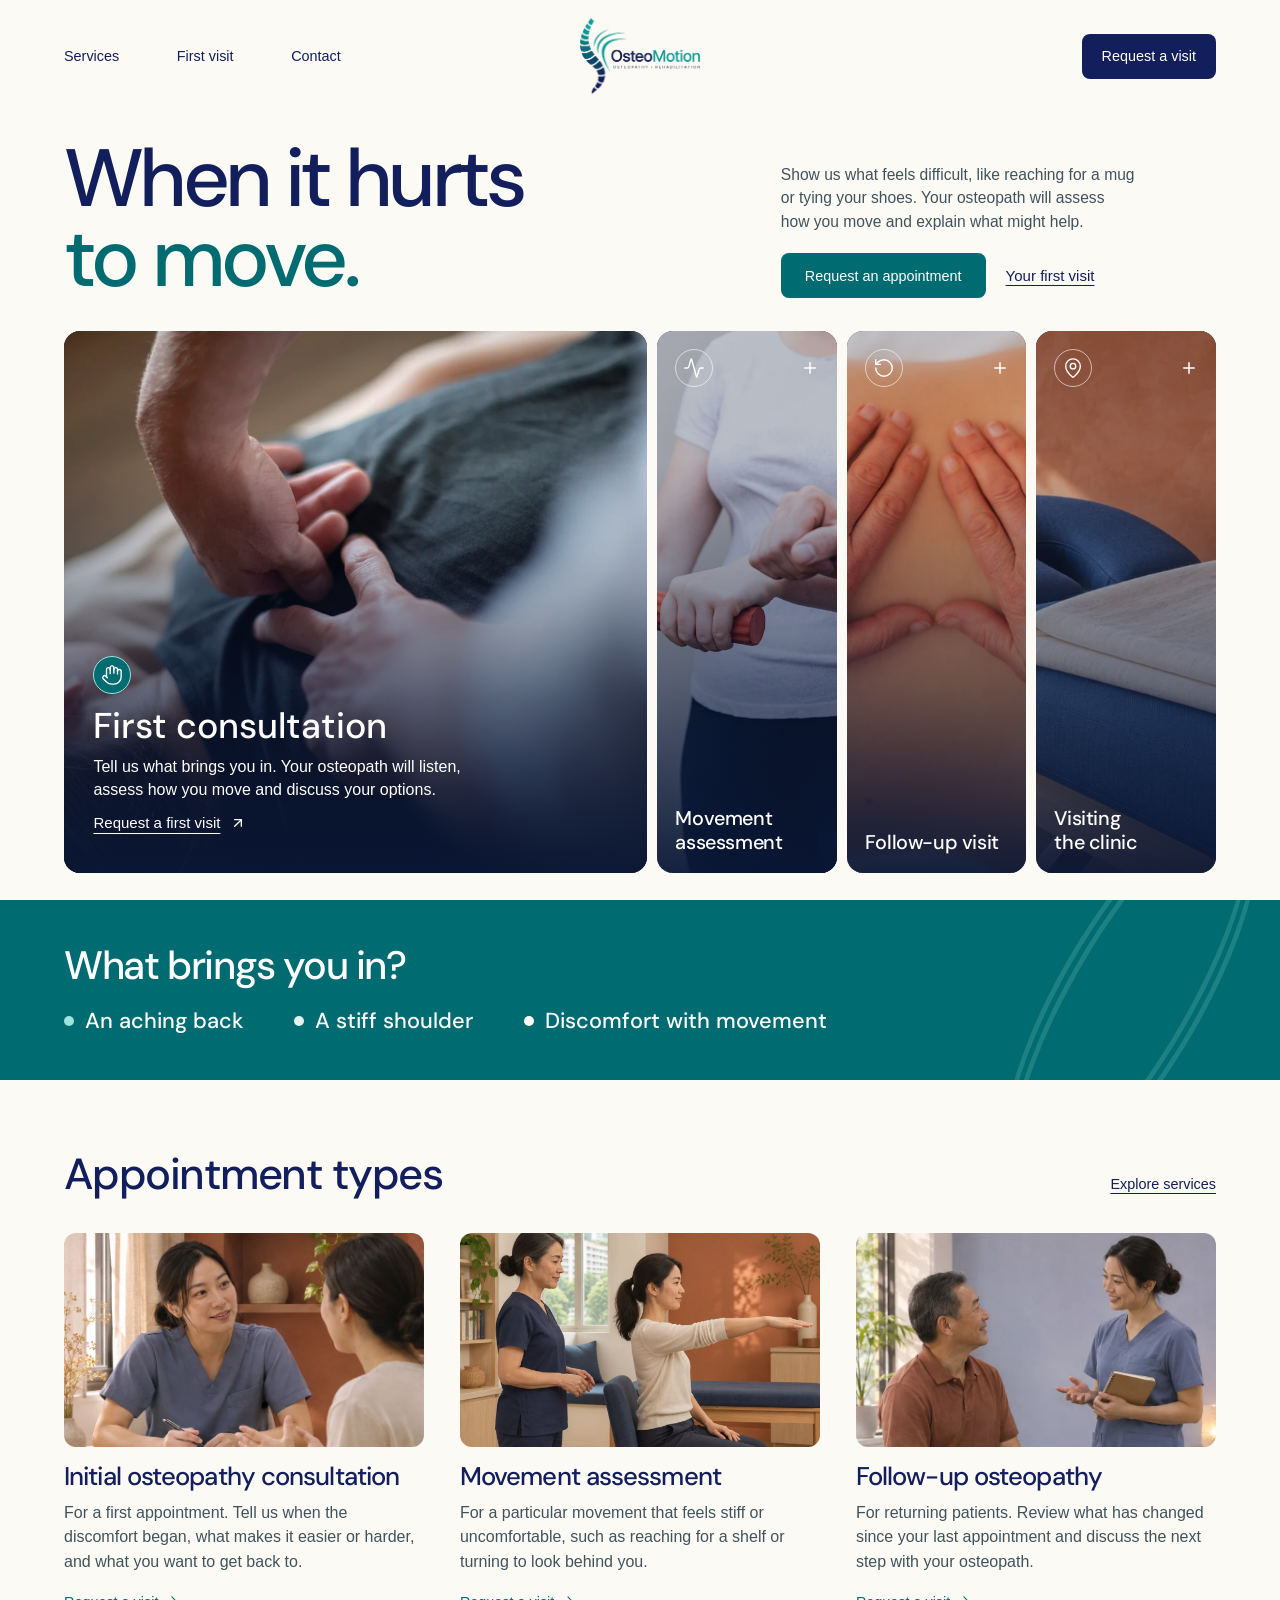
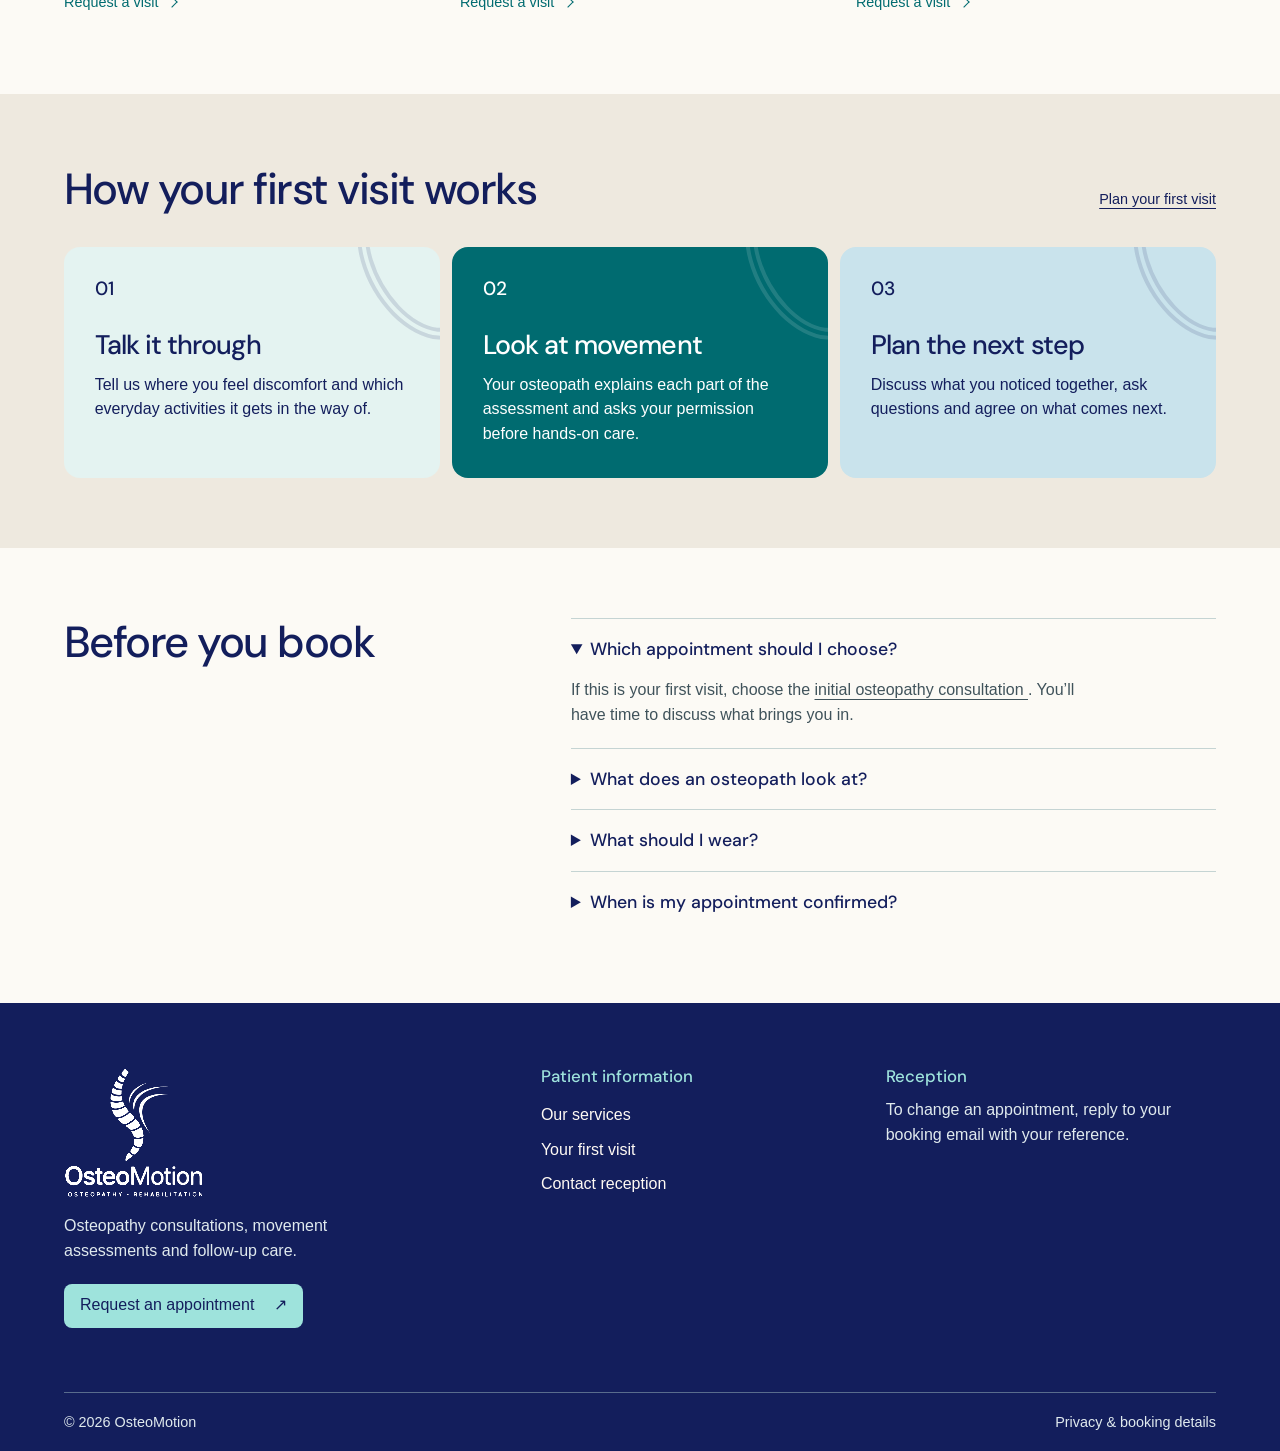
==== commit 4a6bd400: "Show the white OsteoMotion footer logo on navy" ====
--- a/index.html
+++ b/index.html
@@ -25,7 +25,7 @@
 <meta name="twitter:image:alt" content="OsteoMotion logo and the words “When it hurts to move” beside an illustration of a clinic consultation.">
 
   <link rel="icon" type="image/png" sizes="192x192" href="assets/osteomotion-icon.png"/>
-  <link href="style.css?v=15" rel="stylesheet"/>
+  <link href="style.css?v=16" rel="stylesheet"/>
   <script defer="" src="draft.js">
   </script>
   <link rel="stylesheet" href="assets/ui/home.css?v=5">
--- a/style.css
+++ b/style.css
@@ -393,8 +393,12 @@
 .clinic-footer { color: #fffaf4; }
 .foot-columns { display: grid; grid-template-columns: 1.25fr .85fr 1fr; gap: clamp(24px, 5vw, 80px); padding-block: clamp(38px, 5vw, 76px); }
 .foot-columns > * { min-width: 0; }
-.foot-identity .brand { padding: 12px 16px; background: white; border-radius: var(--radius-control); }
-.foot-identity .brand img { width: 140px; }
+/* Reverse the supplied artwork to white. Screen lets the navy show through the original white canvas. */
+.foot-identity .brand img {
+  width: 140px;
+  filter: grayscale(1) invert(1) brightness(1.85) contrast(2);
+  mix-blend-mode: screen;
+}
 .foot-columns p, .foot-reception dd { color: #e0eaee; max-width: 34ch; }
 .foot-identity p { margin: 16px 0 20px; }
 .foot-book { display: inline-flex; align-items: center; gap: 20px; min-height: 44px; padding: 8px 16px; border-radius: var(--radius-control); background: var(--aqua); color: var(--navy); text-decoration: none; }
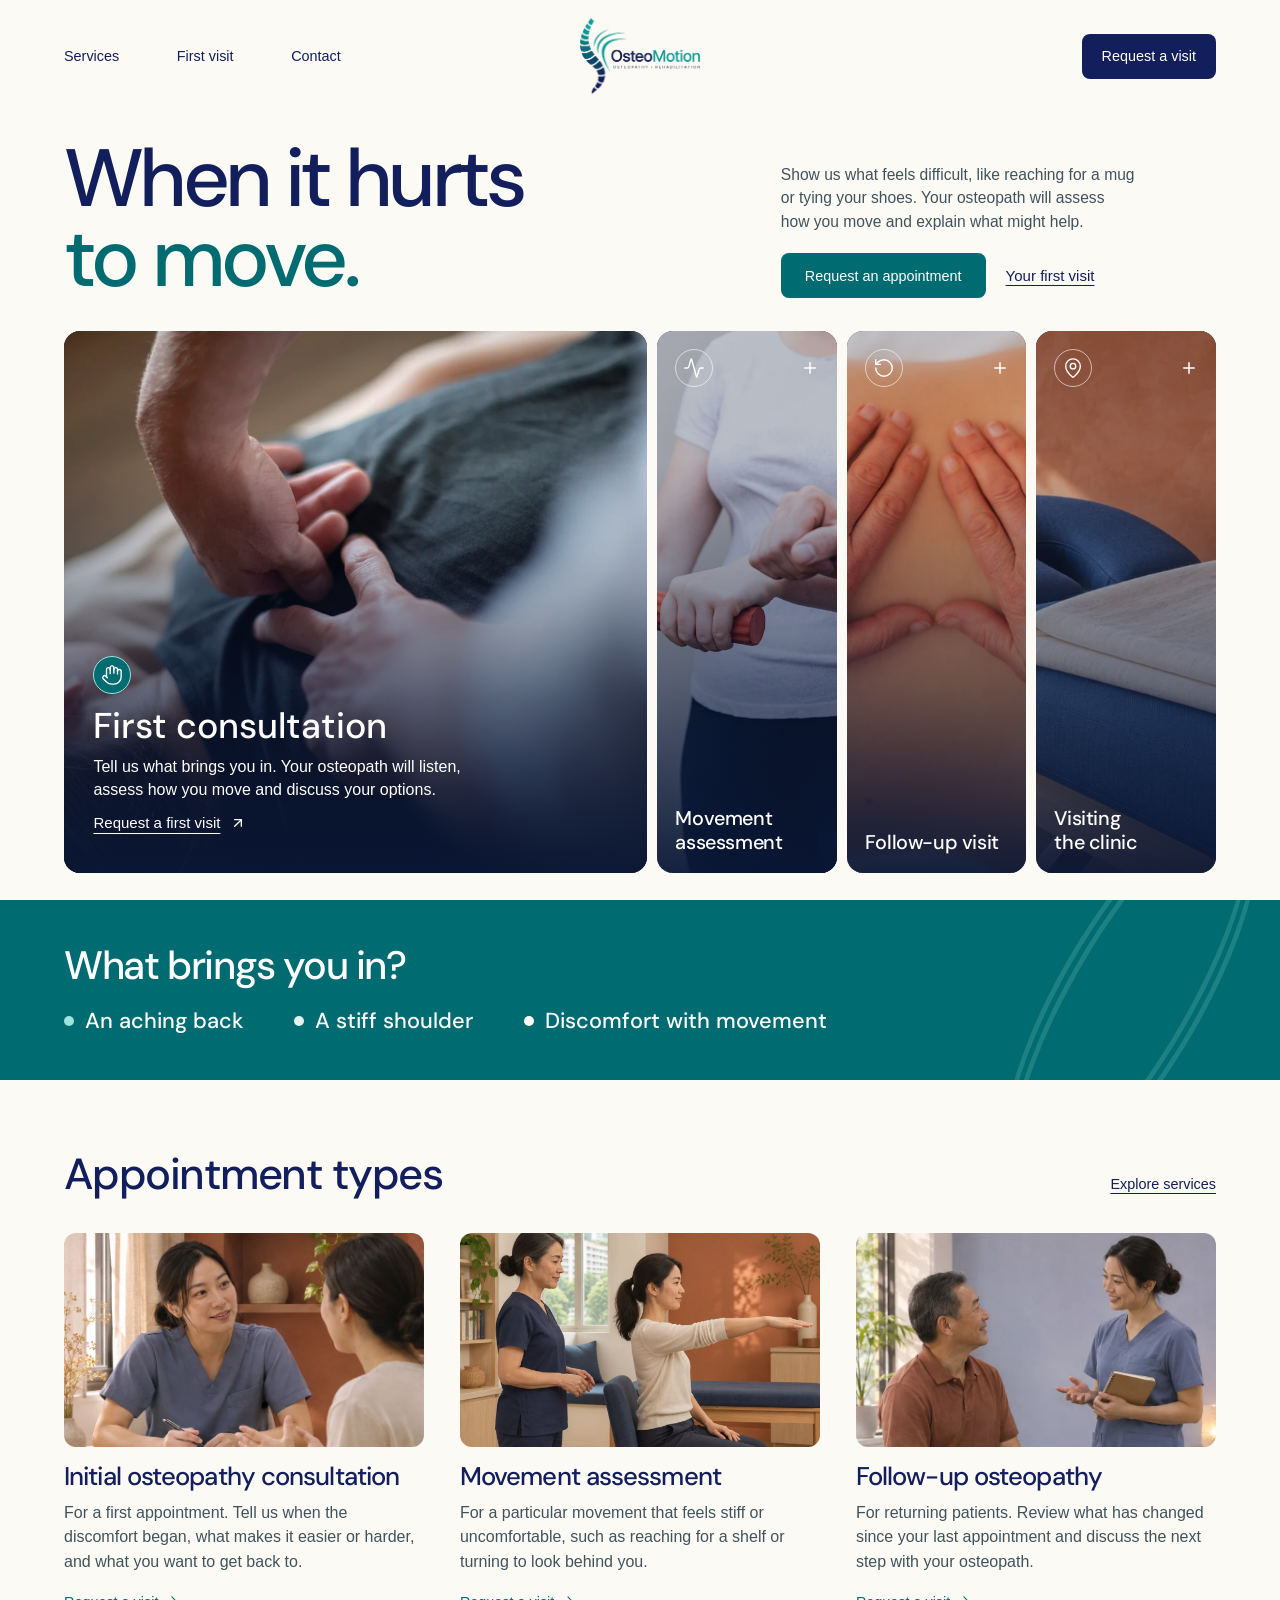
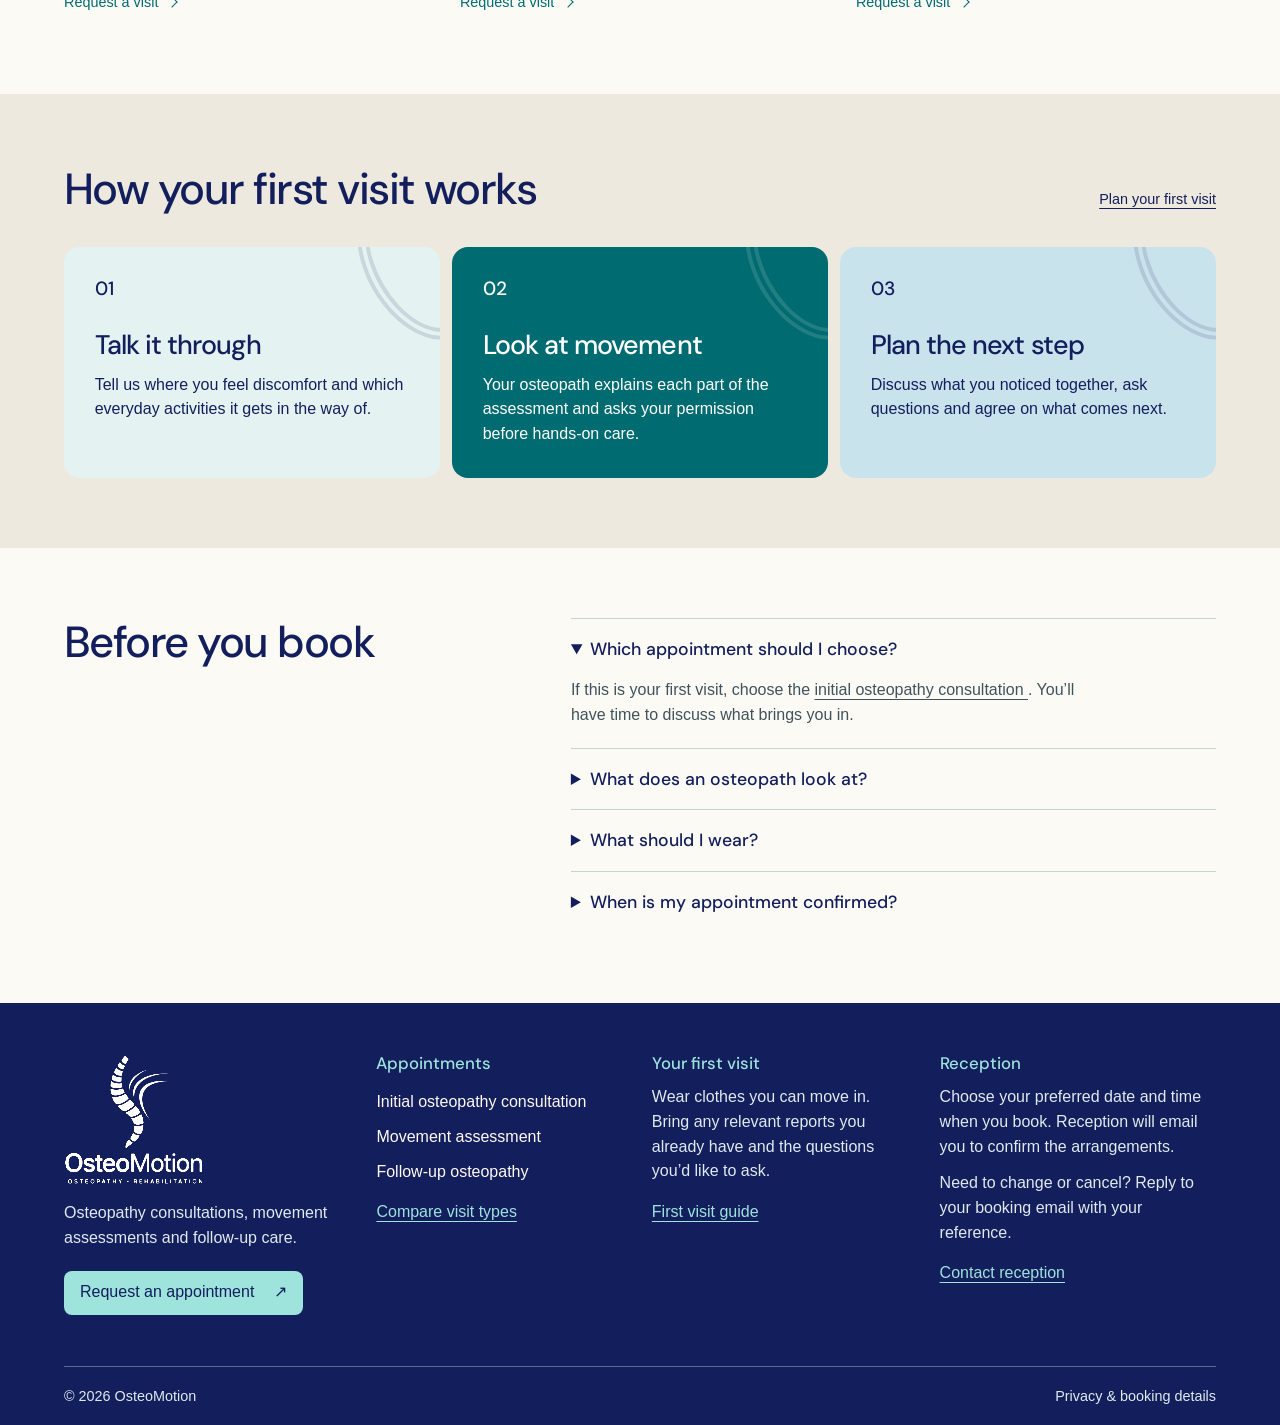
==== commit 043cb56f: "Add appointment choices and first-visit guidance to the footer" ====
--- a/index.html
+++ b/index.html
@@ -25,7 +25,7 @@
 <meta name="twitter:image:alt" content="OsteoMotion logo and the words “When it hurts to move” beside an illustration of a clinic consultation.">
 
   <link rel="icon" type="image/png" sizes="192x192" href="assets/osteomotion-icon.png"/>
-  <link href="style.css?v=16" rel="stylesheet"/>
+  <link href="style.css?v=17" rel="stylesheet"/>
   <script defer="" src="draft.js">
   </script>
   <link rel="stylesheet" href="assets/ui/home.css?v=5">
@@ -271,16 +271,24 @@
         <a class="foot-book" href="book.html">Request an appointment <span aria-hidden="true">↗</span></a>
       </div>
       <section class="foot-info">
-        <h2>Patient information</h2>
+        <h2>Appointments</h2>
         <ul>
-          <li><a href="services.html">Our services</a></li>
-          <li><a href="first-visit.html">Your first visit</a></li>
-          <li><a href="contact.html">Contact reception</a></li>
+          <li><a href="book.html?service=initial">Initial osteopathy consultation</a></li>
+          <li><a href="book.html?service=movement">Movement assessment</a></li>
+          <li><a href="book.html?service=follow-up">Follow-up osteopathy</a></li>
         </ul>
+        <a class="foot-more" href="services.html">Compare visit types</a>
+      </section>
+      <section class="foot-preparation">
+        <h2>Your first visit</h2>
+        <p>Wear clothes you can move in. Bring any relevant reports you already have and the questions you’d like to ask.</p>
+        <a class="foot-more" href="first-visit.html">First visit guide</a>
       </section>
       <section class="foot-reception">
         <h2>Reception</h2>
-        <p>To change an appointment, reply to your booking email with your reference.</p>
+        <p>Choose your preferred date and time when you book. Reception will email you to confirm the arrangements.</p>
+        <p>Need to change or cancel? Reply to your booking email with your reference.</p>
+        <a class="foot-more" href="contact.html">Contact reception</a>
       </section>
     </div>
     <div class="foot-base"><small>© 2026 OsteoMotion</small><a href="privacy.html">Privacy &amp; booking details</a></div>
--- a/style.css
+++ b/style.css
@@ -391,7 +391,7 @@
 }
 
 .clinic-footer { color: #fffaf4; }
-.foot-columns { display: grid; grid-template-columns: 1.25fr .85fr 1fr; gap: clamp(24px, 5vw, 80px); padding-block: clamp(38px, 5vw, 76px); }
+.foot-columns { display: grid; grid-template-columns: 1.1fr .95fr 1fr 1.12fr; gap: clamp(24px, 3.2vw, 52px); padding-block: clamp(36px, 4vw, 60px); }
 .foot-columns > * { min-width: 0; }
 /* Reverse the supplied artwork to white. Screen lets the navy show through the original white canvas. */
 .foot-identity .brand img {
@@ -408,19 +408,22 @@
 .foot-info a { display: inline-block; padding-block: 5px; }
 .foot-info a, .foot-base a { text-decoration: none; }
 .foot-info a:hover, .foot-base a:hover { text-decoration: underline; }
+.foot-more { display: inline-flex; align-items: center; min-height: 44px; margin-top: 6px; color: var(--aqua); text-underline-offset: 4px; }
+.foot-info .foot-more { text-decoration: underline; }
+.foot-reception p + p { margin-top: 12px; }
 .foot-reception dl { margin: 0 0 18px; display: grid; gap: 10px; }
 .foot-reception dt { color: #c4d8dd; font-size: .82rem; }
 .foot-reception dd { margin: 0; overflow-wrap: anywhere; }
 .foot-base { border-top: 1px solid #596c8d; display: flex; justify-content: space-between; align-items: center; flex-wrap: wrap; gap: 8px 18px; padding-block: 18px; font-size: .9rem; color: #e0eaee; }
 .foot-base small { font-size: inherit; }
-@media (max-width: 700px) {
+@media (max-width: 1000px) {
   .foot-columns { grid-template-columns: 1fr 1fr; gap: 28px 20px; }
-  .foot-identity { grid-column: 1 / -1; }
   .foot-info a { padding-block: 8px; }
 }
 @media (max-width: 450px) {
   .foot-columns { grid-template-columns: 1fr; }
-  .foot-info ul { display: flex; flex-wrap: wrap; gap: 0 18px; }
+  .foot-columns > section { padding-top: 18px; border-top: 1px solid #596c8d; }
+  .foot-info li a { min-height: 44px; }
 }
 
 .appointment-photo, .service-portrait, .booking-photo { border-radius: var(--radius-photo); }
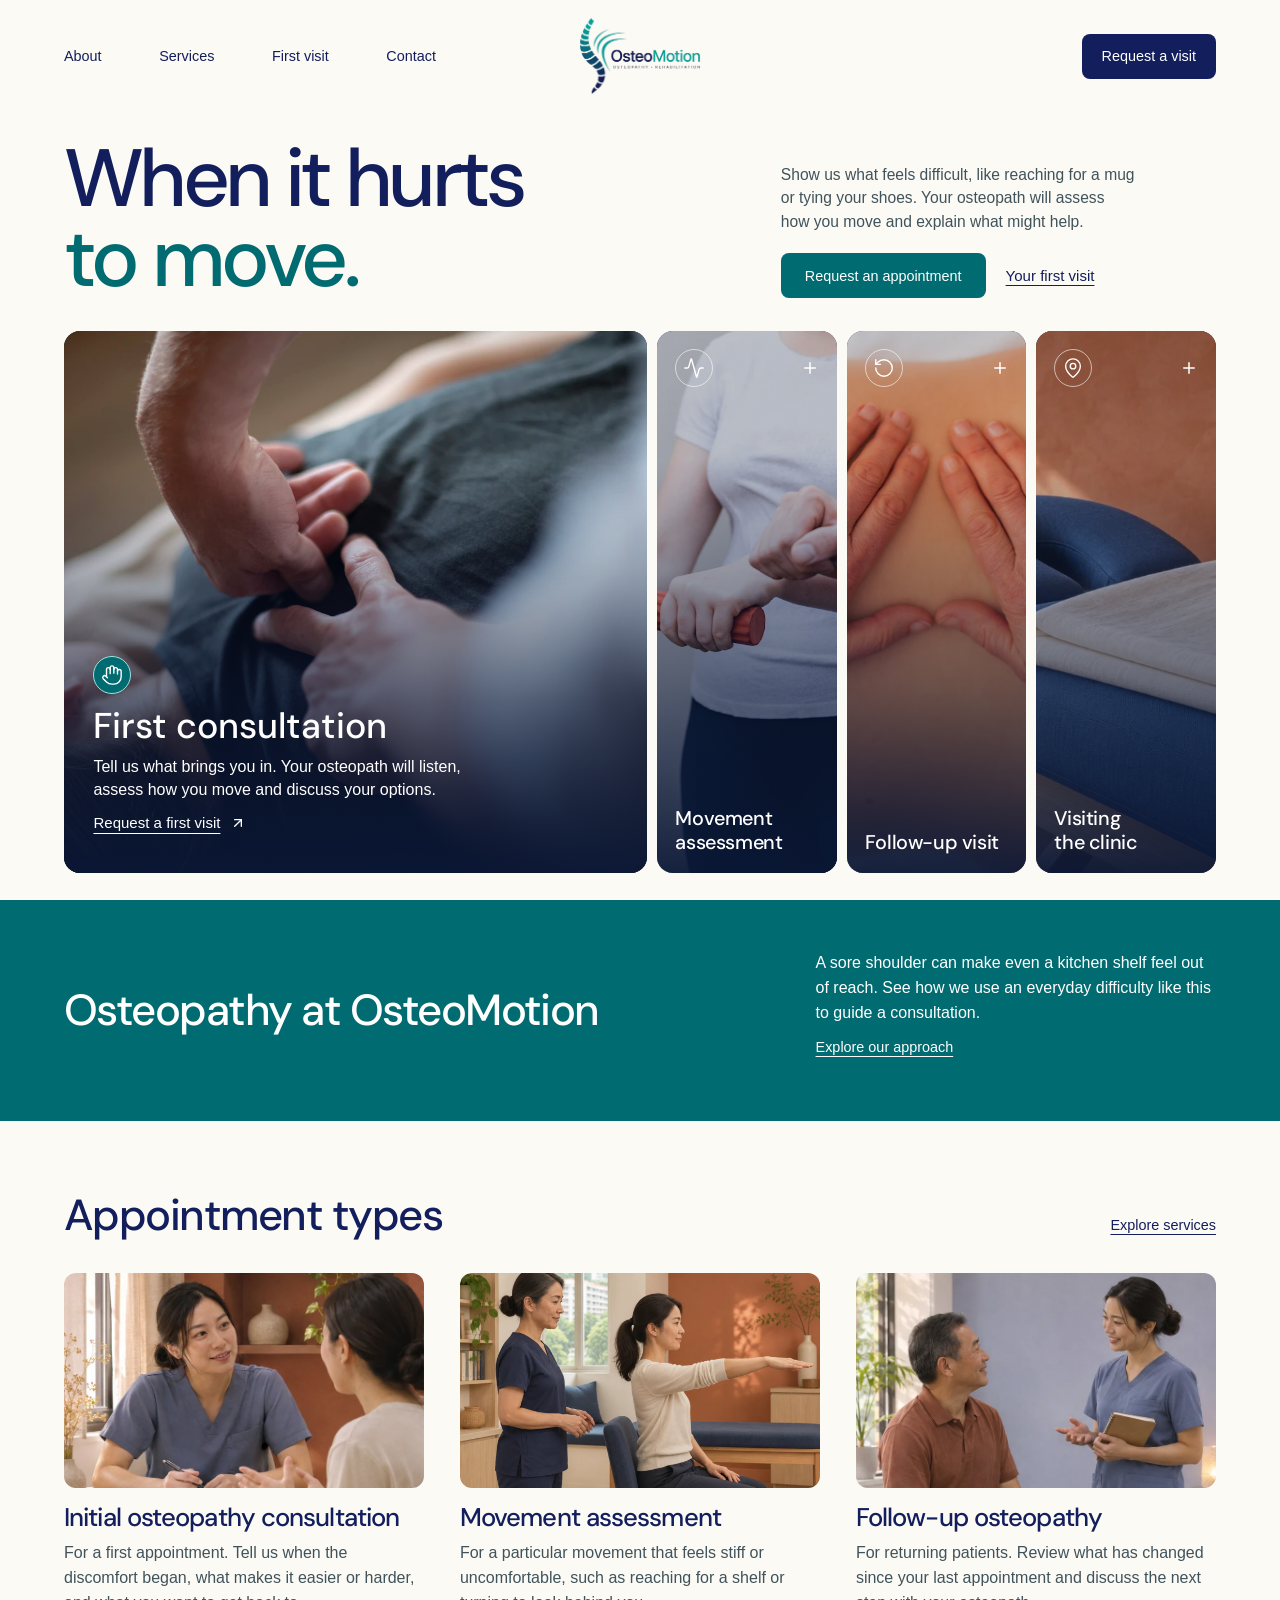
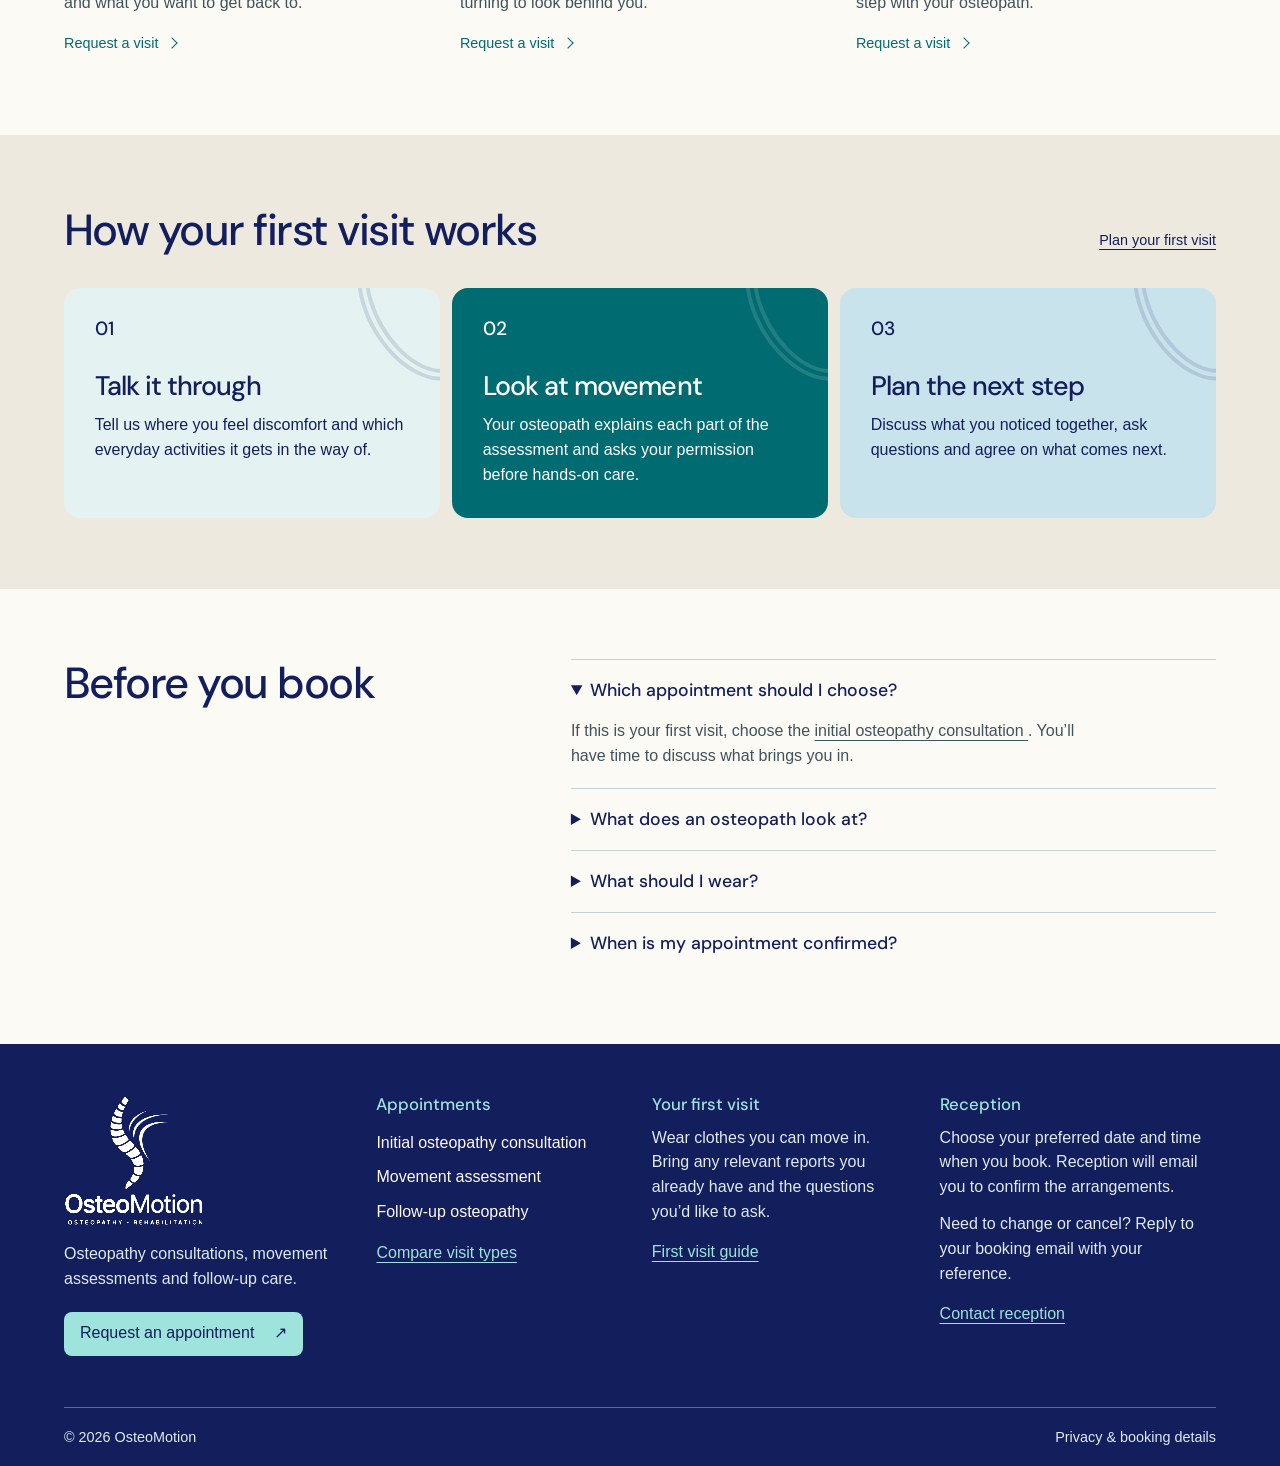
==== commit d58eeee3: "Introduce OsteoMotion with an interactive consultation walkthrough" ====
--- a/index.html
+++ b/index.html
@@ -25,7 +25,7 @@
 <meta name="twitter:image:alt" content="OsteoMotion logo and the words “When it hurts to move” beside an illustration of a clinic consultation.">
 
   <link rel="icon" type="image/png" sizes="192x192" href="assets/osteomotion-icon.png"/>
-  <link href="style.css?v=17" rel="stylesheet"/>
+  <link href="style.css?v=18" rel="stylesheet"/>
   <script defer="" src="draft.js">
   </script>
   <link rel="stylesheet" href="assets/ui/home.css?v=5">
@@ -39,6 +39,7 @@
    <div class="bar wrap">
     <a class="brand" href="index.html" aria-label="OsteoMotion home"><img src="assets/osteomotion-horizontal.webp" width="500" height="318" alt="OsteoMotion"></a>
     <nav aria-label="Main" id="nav">
+     <a href="about.html">About</a>
      <a href="services.html">
       Services
      </a>
@@ -96,24 +97,12 @@
     </div>
   </section>
 </div>
-   <section class="concerns">
-    <div class="wrap">
-     <h2>
-      What brings you in?
-     </h2>
-     <ul>
-      <li>
-       An aching back
-      </li>
-      <li>
-       A stiff shoulder
-      </li>
-      <li>
-       Discomfort with movement
-      </li>
-     </ul>
-    </div>
-   </section>
+   <section class="practice-invite">
+  <div class="wrap">
+    <h2>Osteopathy at OsteoMotion</h2>
+    <div><p>A sore shoulder can make even a kitchen shelf feel out of reach. See how we use an everyday difficulty like this to guide a consultation.</p><a class="under" href="about.html#practice-story-title">Explore our approach</a></div>
+  </div>
+</section>
    <section class="serviceband" id="appointments">
     <div class="wrap">
      <div class="sectionhead">
--- a/style.css
+++ b/style.css
@@ -438,3 +438,40 @@
   .bar.wrap { padding-inline: max(14px, env(safe-area-inset-left)) max(14px, env(safe-area-inset-right)); gap: 12px; }
   .bar .book-top { padding-inline: 7px; white-space: nowrap; }
 }
+
+.practice-intro { display: grid; grid-template-columns: 1fr 1fr; align-items: end; gap: clamp(24px,6vw,90px); border: 0; margin-bottom: clamp(28px,4vw,62px); }
+.practice-intro h1 { max-width: 13ch; }
+.practice-intro p { max-width: 48ch; font-size: clamp(1rem,1.35vw,1.2rem); }
+.practice-story { display: grid; grid-template-columns: 1.1fr 1fr; overflow: hidden; border-radius: var(--radius-panel); background: var(--mist); }
+.practice-scenes { padding: clamp(24px,3.5vw,56px); }
+.practice-scenes > p { margin: 14px 0 24px; max-width: 49ch; }
+.practice-scenes details { border-top: 1px solid #a6c6c6; }
+.practice-scenes summary { display: flex; align-items: center; justify-content: space-between; gap: 16px; min-height: 52px; padding: 13px 0; cursor: pointer; list-style: none; font: 500 clamp(1.06rem,1.5vw,1.35rem)/1.25 var(--display); }
+.practice-scenes summary::-webkit-details-marker { display: none; }
+.practice-scenes summary::after { content: ''; flex: none; width: 9px; height: 9px; border: solid var(--teal-dark); border-width: 0 2px 2px 0; transform: rotate(45deg); }
+.practice-scenes [open] summary { color: var(--teal-dark); }
+.practice-scenes [open] summary::after { transform: rotate(225deg); }
+.practice-scenes details p { padding-bottom: 18px; max-width: 50ch; }
+.practice-photos { position: relative; min-height: 380px; }
+.practice-photos img { position: absolute; inset: 0; width: 100%; height: 100%; object-fit: cover; object-position: center 35%; }
+.practice-photos img:not(:first-child) { visibility: hidden; }
+.practice-story:has(details:nth-of-type(2)[open]) .practice-photos img:nth-child(2),
+.practice-story:has(details:nth-of-type(3)[open]) .practice-photos img:nth-child(3) { visibility: visible; }
+.practice-next, .practice-invite .wrap { display: flex; align-items: center; justify-content: space-between; gap: 32px; }
+.practice-remit { display: grid; grid-template-columns: 1.1fr 1fr 1fr; gap: clamp(20px,4vw,64px); padding-block: clamp(36px,5vw,72px); border-bottom: 1px solid var(--rule); }
+.practice-remit h2 { font-size: clamp(1.8rem,2.7vw,2.6rem); }
+.practice-remit h3 { font-size: 1.25rem; margin-bottom: 10px; color: var(--teal-dark); }
+.practice-next { padding-top: clamp(32px,4vw,64px); }
+.practice-next p { max-width: 48ch; margin-top: 12px; }
+.practice-actions { display: flex; align-items: center; gap: 10px 22px; flex-wrap: wrap; }
+.practice-invite { background: var(--teal-dark); color: white; }
+.practice-invite .wrap { padding-block: clamp(28px,4vw,64px); }
+.practice-invite h2 { max-width: 20ch; }
+.practice-invite p { color: white; max-width: 45ch; }
+.practice-invite .under { color: white; }
+.practice-invite :focus-visible { outline-color: white; }
+@media (max-width: 740px) {
+  .practice-intro, .practice-story, .practice-remit { grid-template-columns: 1fr; }
+  .practice-photos { grid-row: 1; min-height: 0; height: clamp(160px,43vw,260px); }
+  .practice-next, .practice-invite .wrap { align-items: start; flex-direction: column; gap: 18px; }
+}
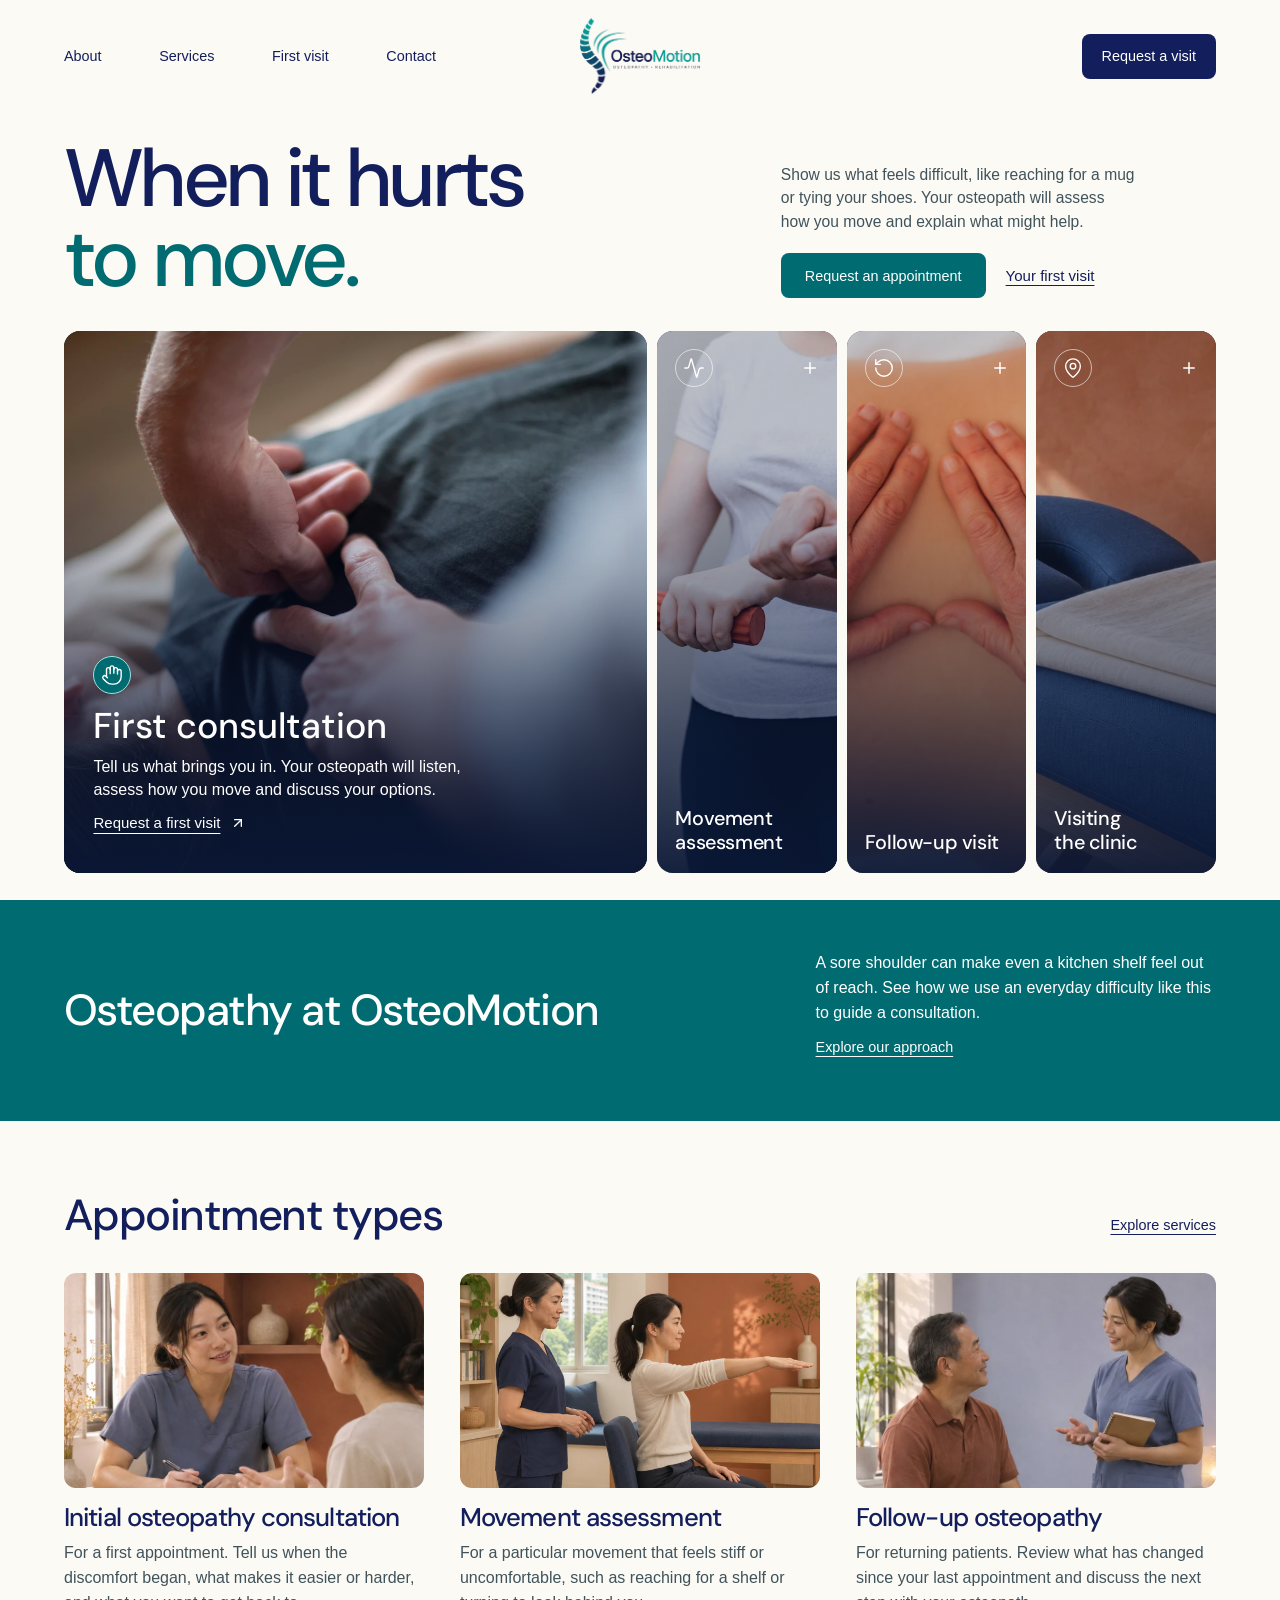
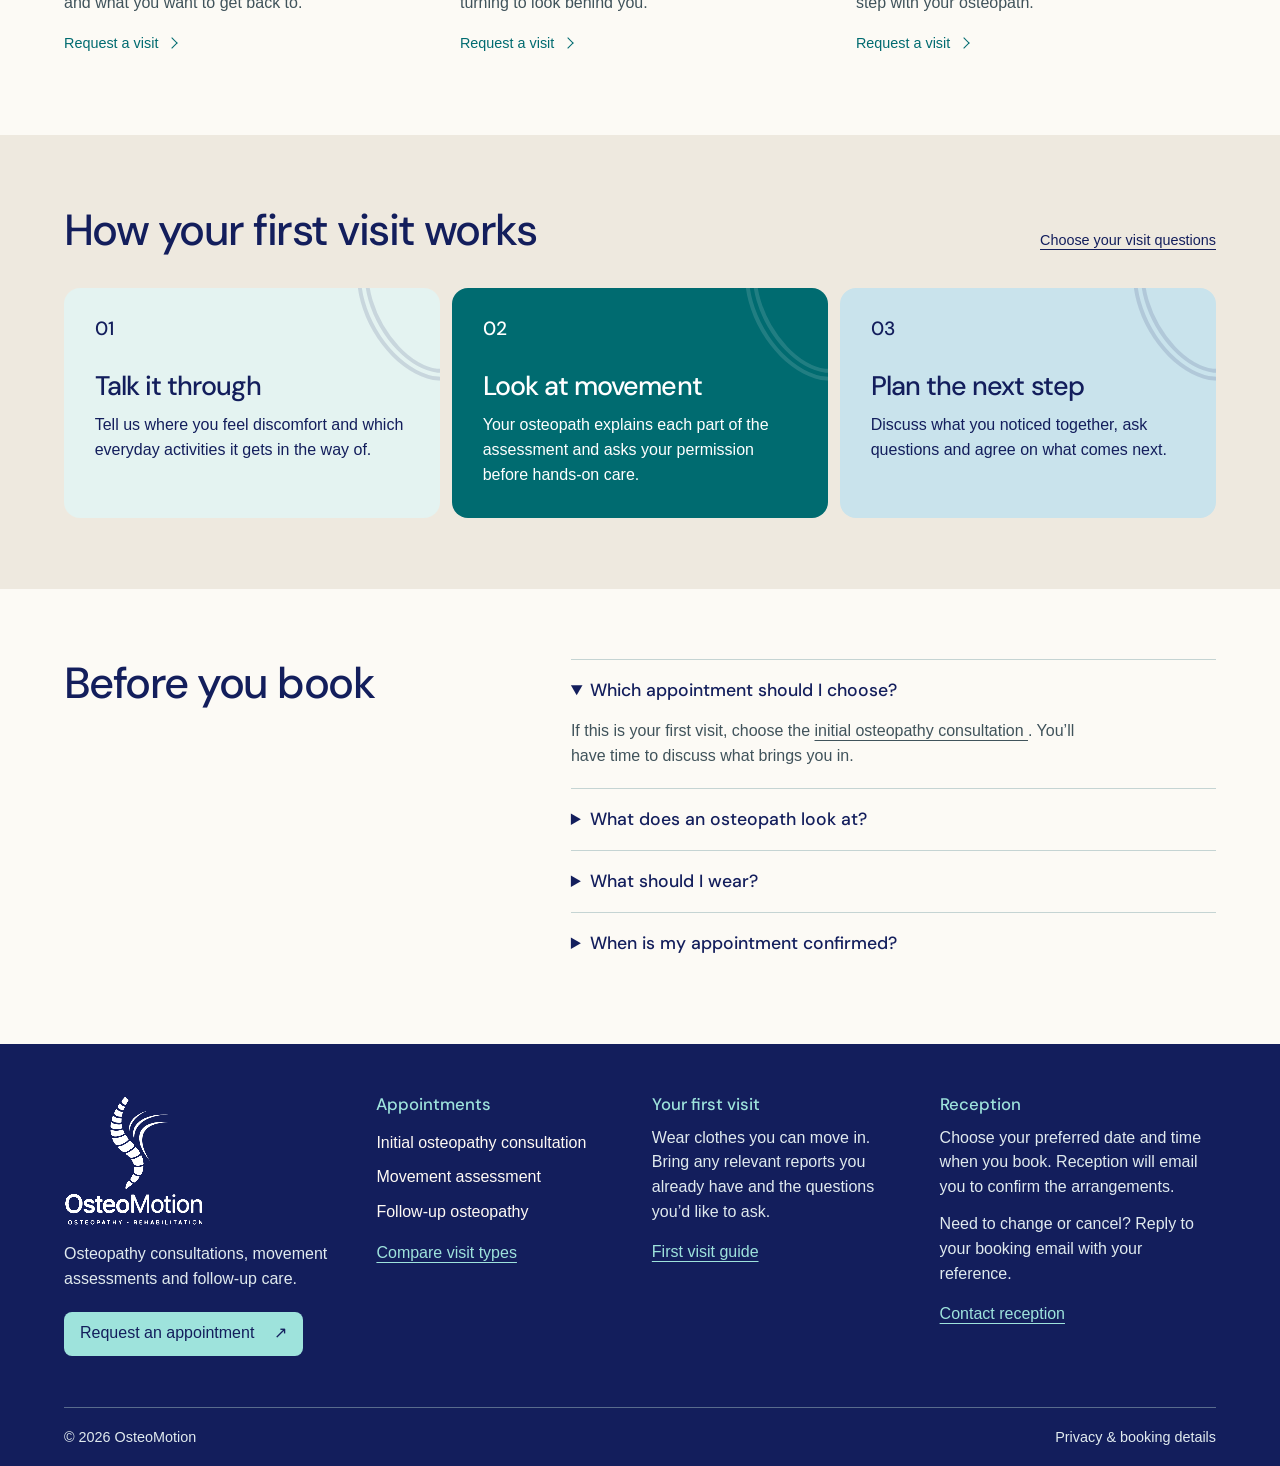
==== commit a8486688: "Add a researched first-visit question planner with a downloadable list" ====
--- a/index.html
+++ b/index.html
@@ -25,7 +25,7 @@
 <meta name="twitter:image:alt" content="OsteoMotion logo and the words “When it hurts to move” beside an illustration of a clinic consultation.">
 
   <link rel="icon" type="image/png" sizes="192x192" href="assets/osteomotion-icon.png"/>
-  <link href="style.css?v=18" rel="stylesheet"/>
+  <link href="style.css?v=19" rel="stylesheet"/>
   <script defer="" src="draft.js">
   </script>
   <link rel="stylesheet" href="assets/ui/home.css?v=5">
@@ -171,8 +171,8 @@
       <h2>
        How your first visit works
       </h2>
-      <a class="under" href="first-visit.html">
-       Plan your first visit
+      <a class="under" href="first-visit.html#visit-questions">
+       Choose your visit questions
       </a>
      </div>
      <ol>
--- a/style.css
+++ b/style.css
@@ -475,3 +475,27 @@
   .practice-photos { grid-row: 1; min-height: 0; height: clamp(160px,43vw,260px); }
   .practice-next, .practice-invite .wrap { align-items: start; flex-direction: column; gap: 18px; }
 }
+
+.visit-planner { margin-block: clamp(32px,5vw,76px); scroll-margin-top: 24px; }
+.planner-heading { max-width: 54ch; margin-bottom: 24px; }
+.planner-heading p { margin-top: 12px; }
+.planner-layout { display: grid; gap: clamp(18px,3vw,44px); align-items: start; }
+.planner-layout:has(.planner-sheet) { grid-template-columns: minmax(0,1.45fr) minmax(0,1fr); }
+.planner-topics article { border-top: 1px solid var(--rule); padding: 16px 0 18px; }
+.planner-topics h3 { color: var(--teal-dark); font-size: .95rem; letter-spacing: 0; }
+.planner-topics p { max-width: 60ch; }
+.planner-topics .planner-question { margin-block: 4px; font: 500 clamp(1.15rem,1.55vw,1.45rem)/1.3 var(--display); color: var(--navy); }
+.planner-choice { display: flex; flex-direction: row-reverse; justify-content: space-between; align-items: center; gap: 22px; min-height: 44px; cursor: pointer; font: inherit; }
+.planner-choice input { flex: none; width: 22px; height: 22px; min-height: 0; accent-color: var(--teal-dark); cursor: pointer; }
+.planner-sheet { position: sticky; top: 22px; padding: clamp(22px,3vw,42px); background: var(--navy); color: white; border-radius: var(--radius-panel); }
+.planner-sheet h3 { font-size: 1.65rem; }
+.planner-sheet .planner-status { color: var(--aqua); margin-top: 10px; }
+.planner-sheet ol { padding-left: 1.25em; }
+.planner-sheet li + li { margin-top: 10px; }
+.planner-save { color: white; text-underline-offset: 4px; }
+.planner-sheet :focus-visible { outline-color: var(--aqua); }
+.planner-sources { font-size: .9rem; margin-top: 16px; }
+@media (max-width: 740px) {
+  .planner-layout:has(.planner-sheet) { grid-template-columns: 1fr; }
+  .planner-sheet { position: static; }
+}
